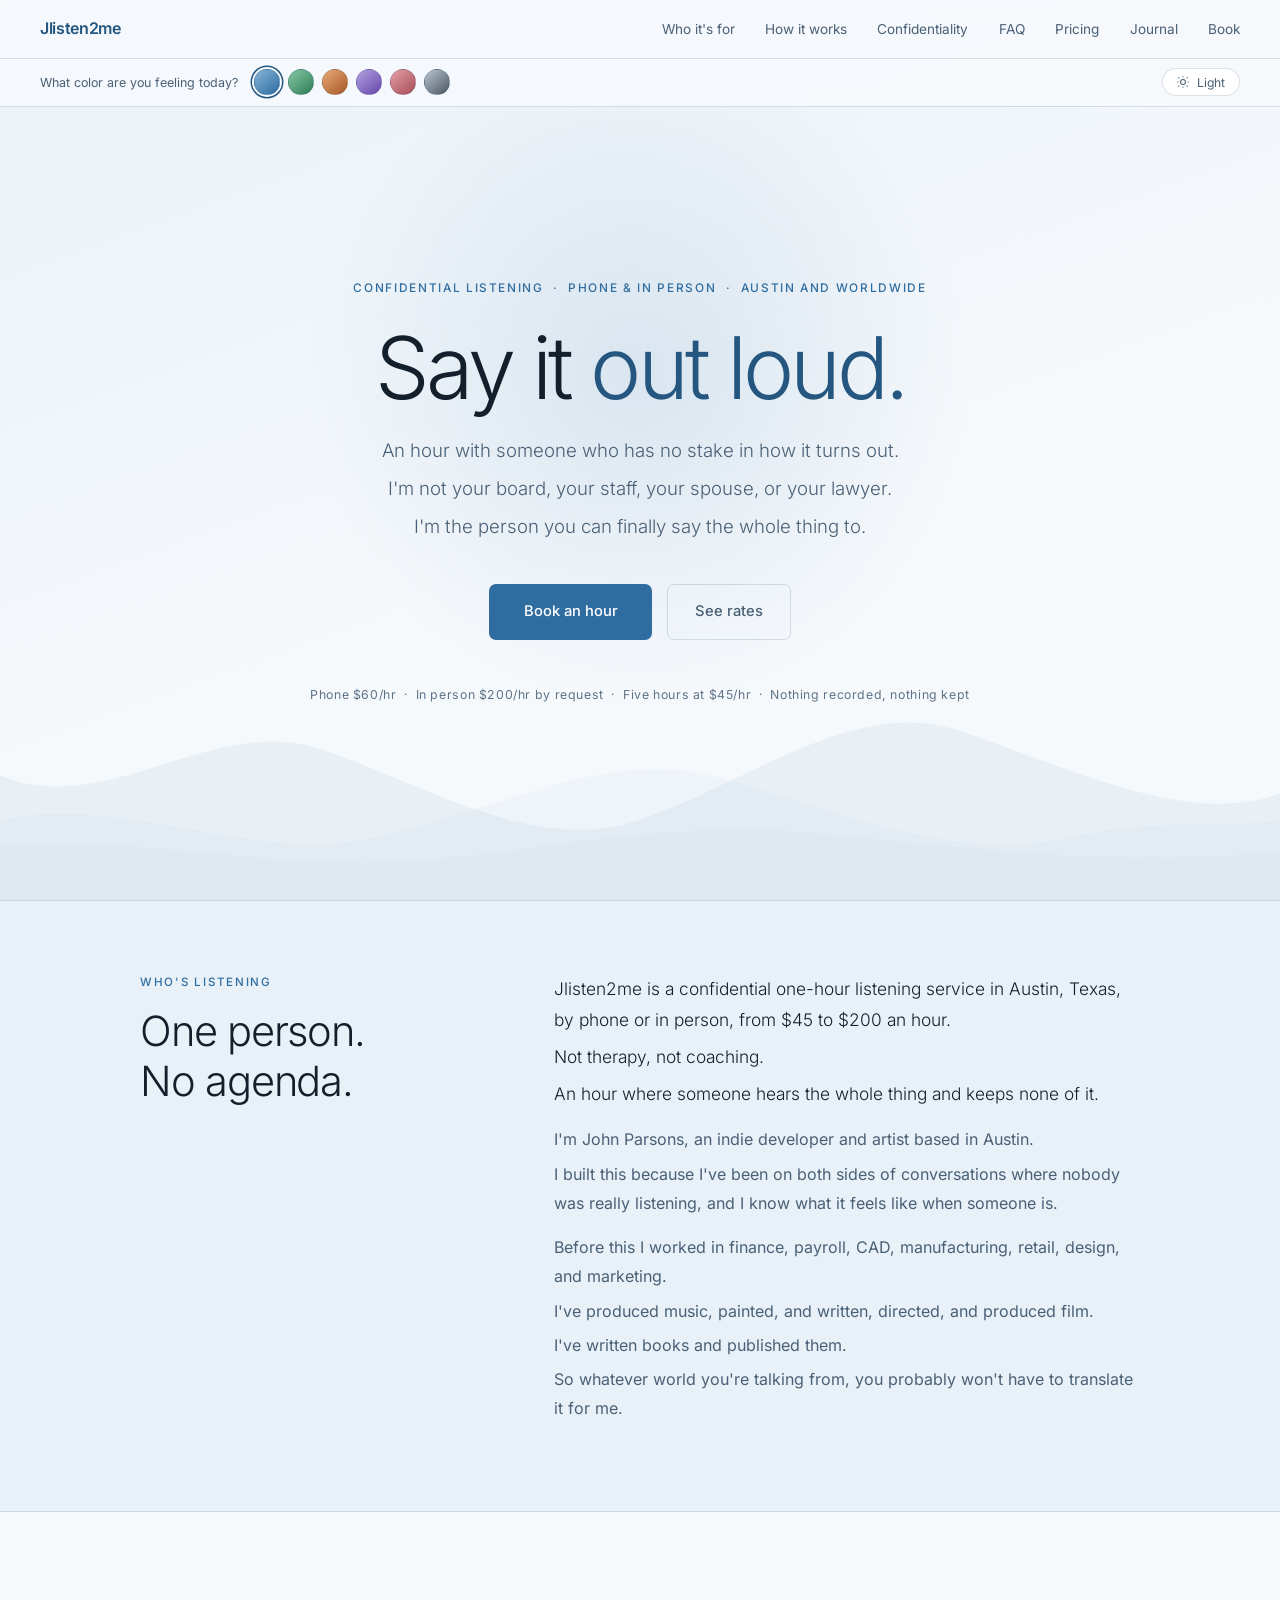
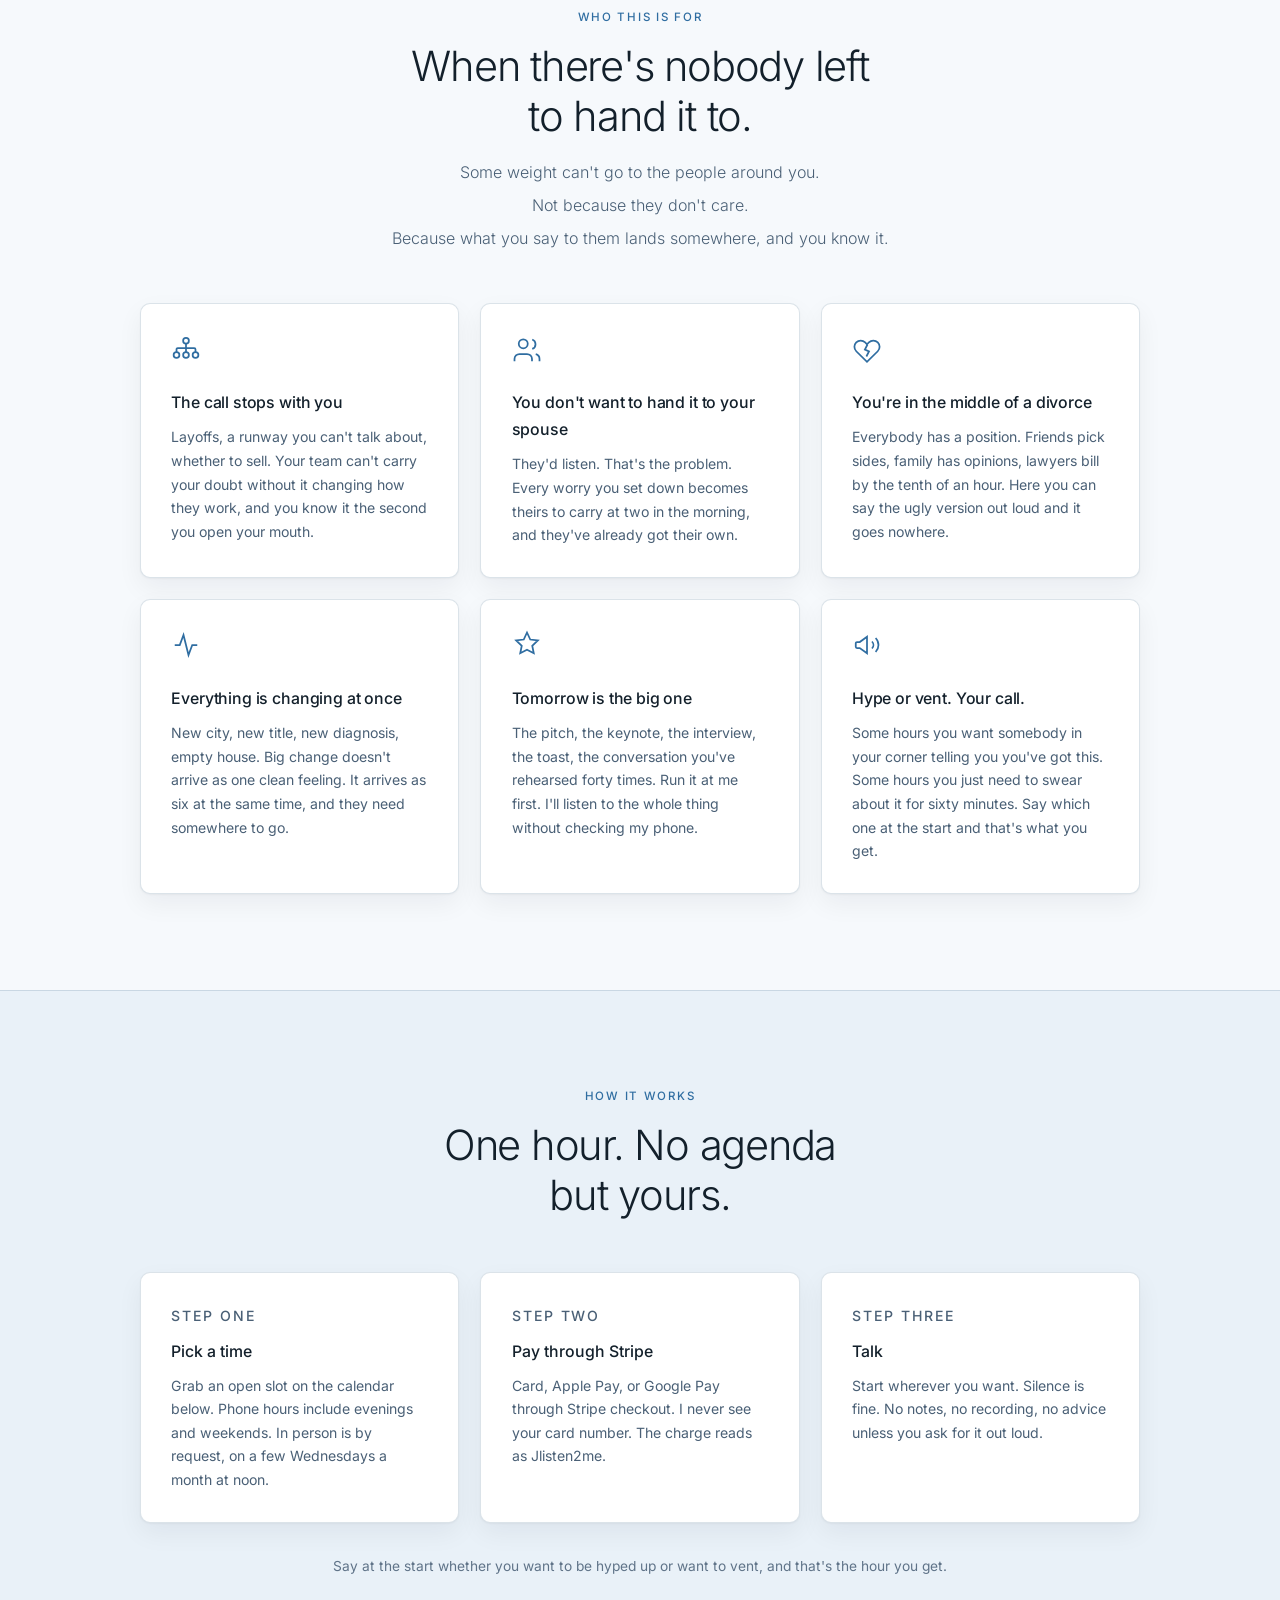
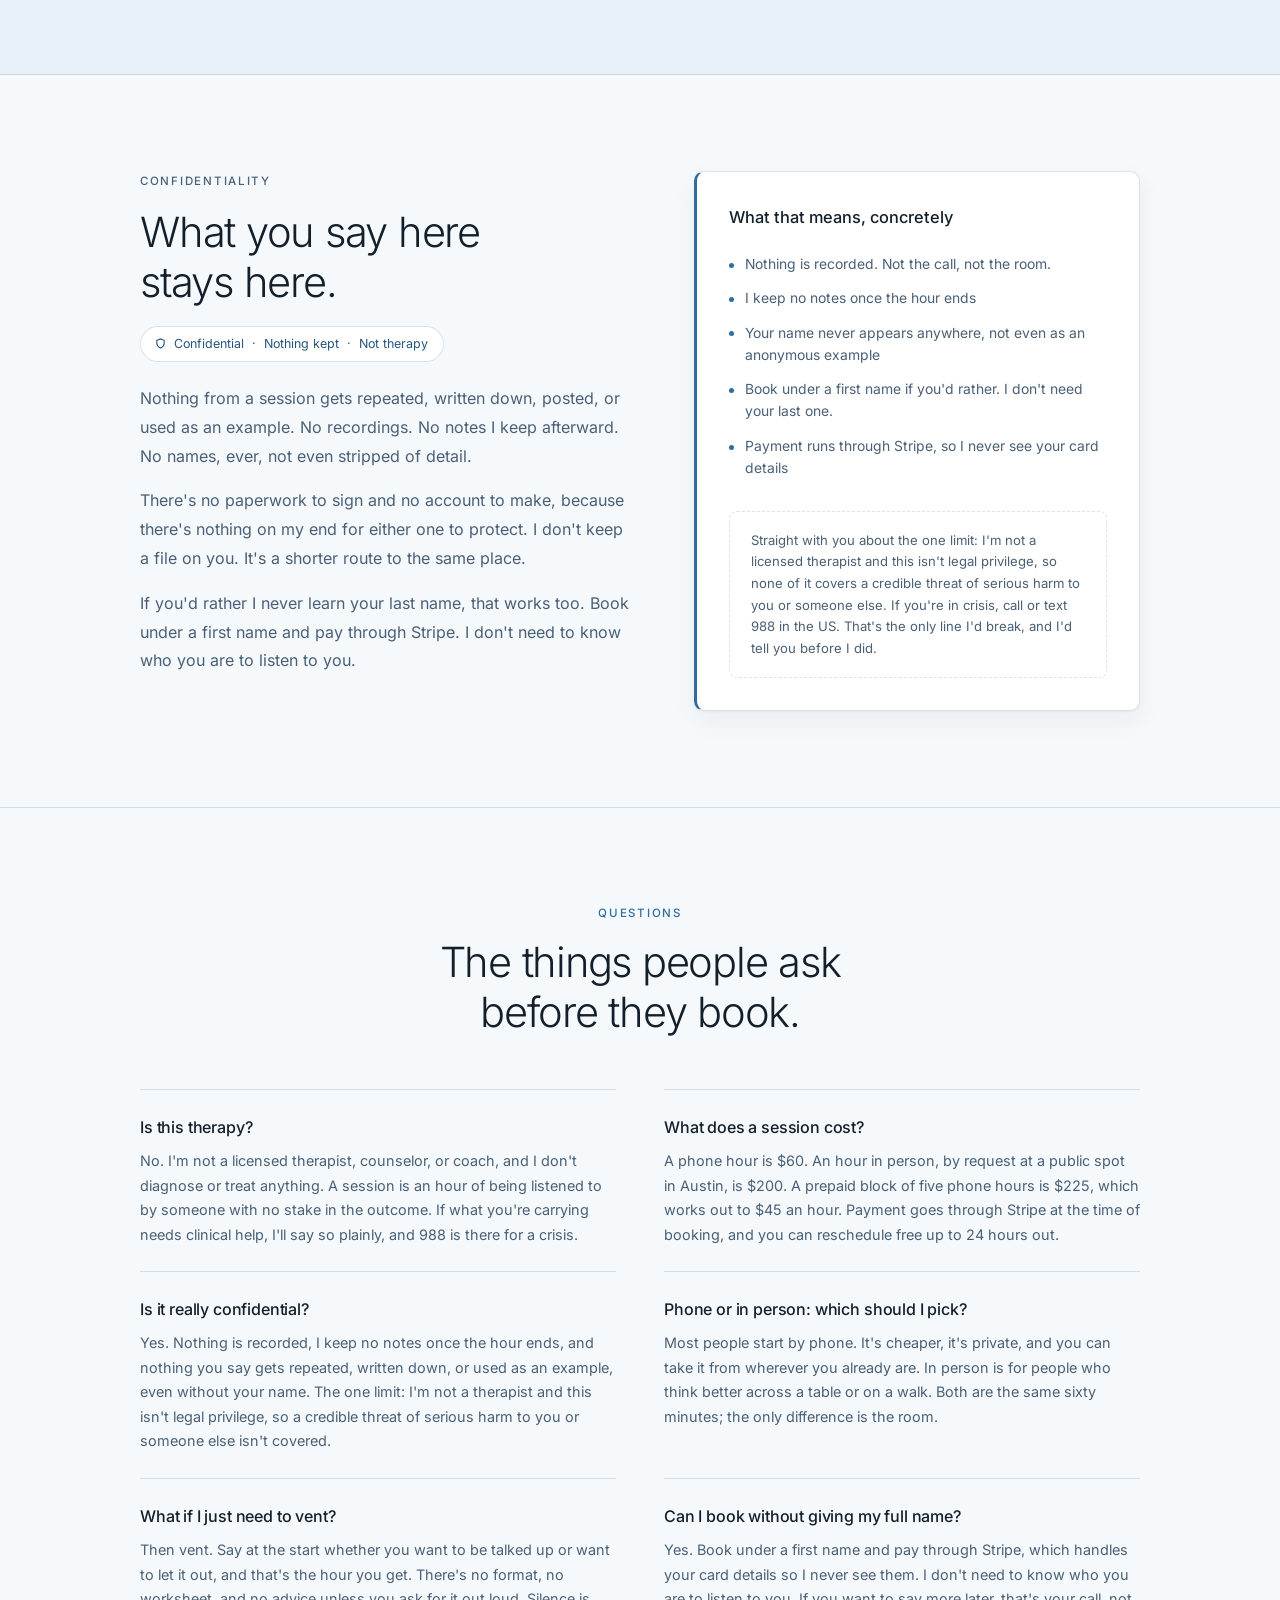
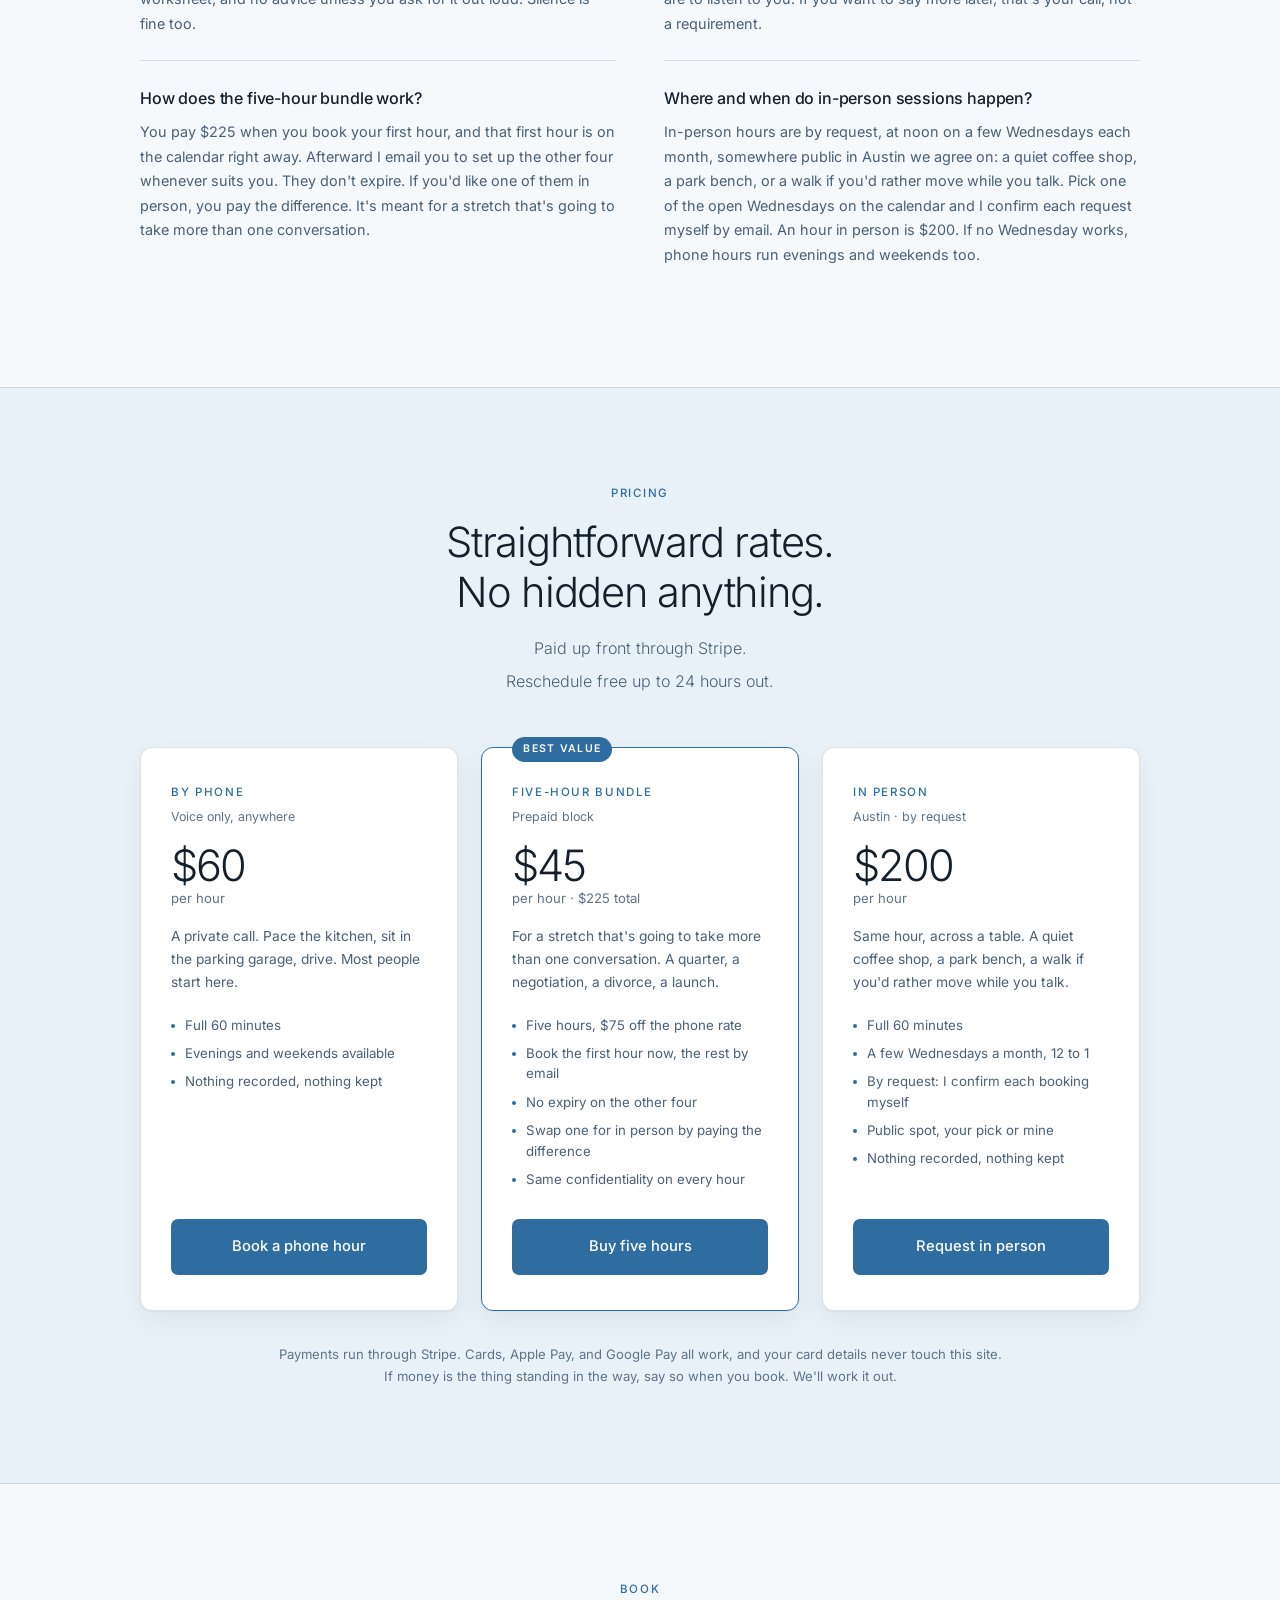
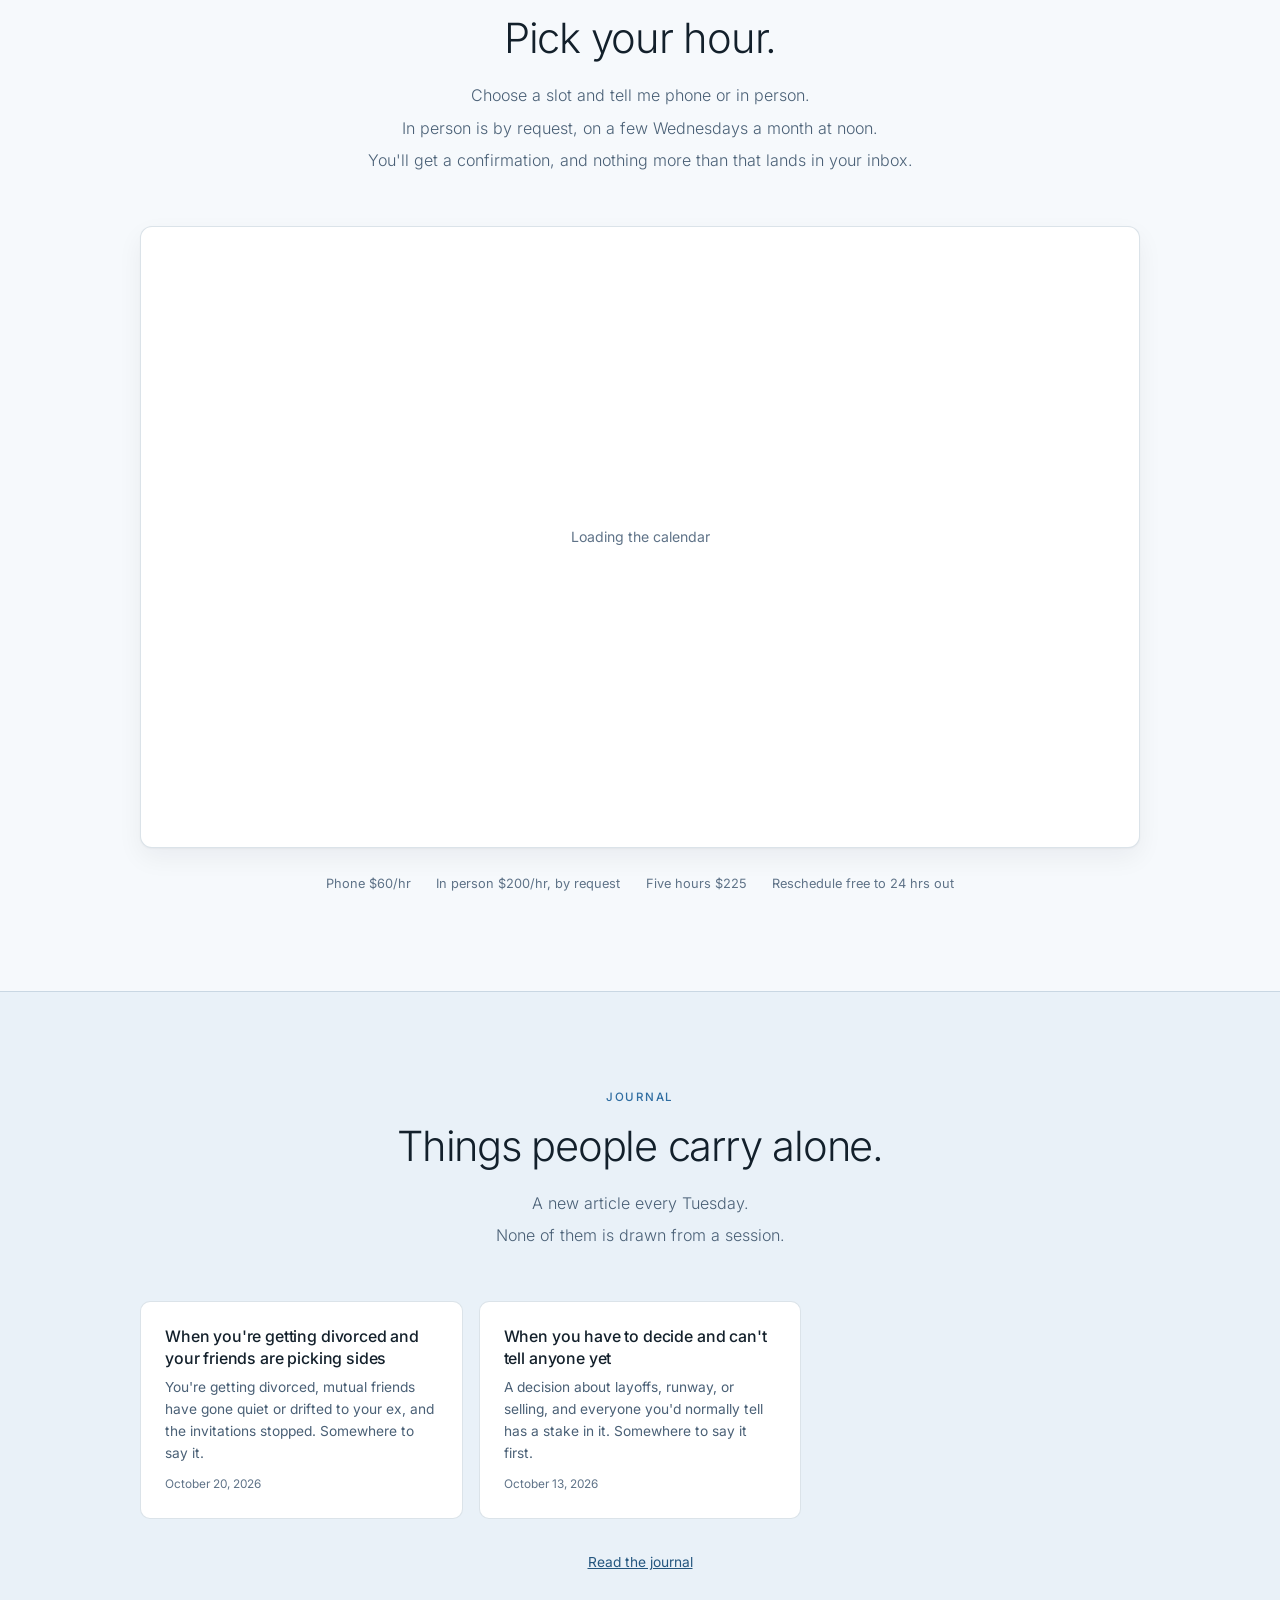
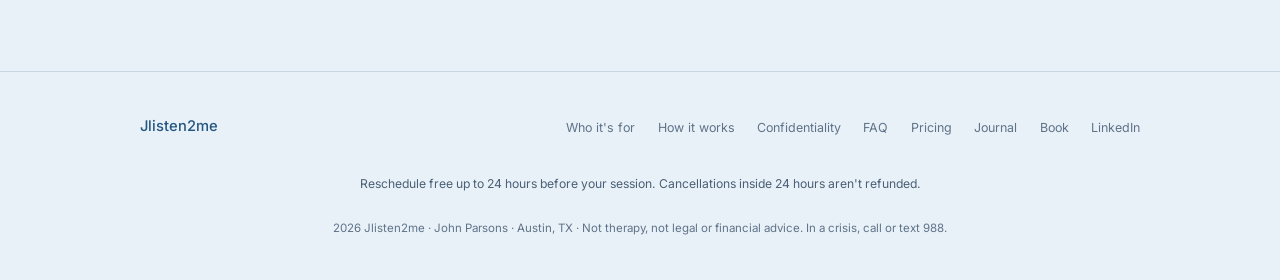
==== index.html @ d22bbc04 "Merge b8985d6f409e7bf23a7c5d8d553b3a6678066ec6 into 09a7b8d9245f787bb797d003b0a4703f58b9ce26" ====
<!DOCTYPE html>
<html lang="en" data-palette="tide" data-theme="dark">
<head>
  <meta charset="UTF-8" />
  <meta name="viewport" content="width=device-width, initial-scale=1.0" />
  <title>Jlisten2me - Confidential Listening Sessions, Phone or In Person</title>
  <meta name="description" content="Confidential one-hour listening sessions by phone or in person in Austin, TX. Nothing recorded, nothing kept. Phone $60/hr, in person by request $200/hr, five hours for $225." />
  <meta name="author" content="John Parsons" />
  <meta name="theme-color" content="#0f1923" id="themeColorMeta" />
  <meta property="og:title" content="Jlisten2me - Confidential Listening Sessions" />
  <meta property="og:description" content="An hour that belongs to you. No advice unless you ask, no stake in the outcome, nothing repeated to anyone." />
  <meta property="og:url" content="https://jlisten2me.com/" />
  <meta property="og:type" content="website" />
  <meta property="og:site_name" content="Jlisten2me" />
  <meta property="og:locale" content="en_US" />
  <link rel="alternate" type="application/rss+xml" title="Jlisten2me Journal" href="https://jlisten2me.com/journal/feed.xml" />
  <meta property="og:image" content="https://jlisten2me.com/og.png" />
  <meta property="og:image:width" content="1200" />
  <meta property="og:image:height" content="630" />
  <meta property="og:image:alt" content="Jlisten2me. Say it out loud. Confidential listening by phone or in person in Austin." />
  <meta name="twitter:card" content="summary_large_image" />
  <meta name="twitter:title" content="Jlisten2me - Confidential Listening" />
  <meta name="twitter:description" content="Phone $60/hr - In person by request $200/hr - Five hours at $45/hr. Confidential. Not therapy." />
  <meta name="twitter:image" content="https://jlisten2me.com/og.png" />
  <link rel="canonical" href="https://jlisten2me.com/" />
  <link rel="icon" href="data:image/svg+xml,%3Csvg xmlns='http://www.w3.org/2000/svg' viewBox='0 0 32 32'%3E%3Crect width='32' height='32' rx='7' fill='%235b8db8'/%3E%3Cpath d='M8 13v6M12 10v12M16 12.5v7M20 9v14M24 13v6' stroke='%23fff' stroke-width='2.4' stroke-linecap='round'/%3E%3C/svg%3E" />
  <!-- Inter is served from this repo (fonts/, SIL OFL). Preloading it removes the last render-blocking request. -->
  <link rel="preload" href="fonts/inter-latin-wght-normal.woff2" as="font" type="font/woff2" crossorigin />
  <style>
    *, *::before, *::after { box-sizing: border-box; margin: 0; padding: 0; }

    @font-face {
      font-family: 'Inter';
      font-style: normal;
      font-weight: 100 900;
      font-display: swap;
      src: url('fonts/inter-latin-wght-normal.woff2') format('woff2');
    }

    /* @shared-css-start: _tools/build_journal.py copies everything between these markers into journal/journal.css */
    /* ---- Palettes. Each one carries a dark and a light set. ---- */
    :root {
      --font: 'Inter', system-ui, -apple-system, sans-serif;
      --header-h: 116px;
      --radius: 10px;
    }

    [data-palette="tide"][data-theme="dark"] {
      --bg:#0f1923; --bg-2:#14202f; --surface:rgba(255,255,255,0.03);
      --accent:#5b8db8; --accent-soft:#85b4d6; --on-accent:#06121c;
      --text:#e4ecf5; --text-2:#8fa3bc; --text-3:#6e84a0; --border:rgba(133,180,214,0.16);
    }
    [data-palette="tide"][data-theme="light"] {
      --bg:#f6f9fc; --bg-2:#e9f1f8; --surface:#ffffff;
      --accent:#2f6da1; --accent-soft:#24567f; --on-accent:#ffffff;
      --text:#13202b; --text-2:#4a6076; --text-3:#5f7388; --border:rgba(35,80,120,0.16);
    }

    [data-palette="moss"][data-theme="dark"] {
      --bg:#0f1a16; --bg-2:#142320; --surface:rgba(255,255,255,0.03);
      --accent:#5aa17f; --accent-soft:#86c7a5; --on-accent:#05140d;
      --text:#e3f0e9; --text-2:#93ab9f; --text-3:#6c887b; --border:rgba(134,199,165,0.16);
    }
    [data-palette="moss"][data-theme="light"] {
      --bg:#f5faf7; --bg-2:#e8f3ed; --surface:#ffffff;
      --accent:#2f7d57; --accent-soft:#24623f; --on-accent:#ffffff;
      --text:#11201a; --text-2:#476156; --text-3:#5d766b; --border:rgba(30,90,60,0.16);
    }

    [data-palette="ember"][data-theme="dark"] {
      --bg:#1a1310; --bg-2:#241a15; --surface:rgba(255,255,255,0.035);
      --accent:#c9773f; --accent-soft:#e8a877; --on-accent:#1a0c04;
      --text:#f4e9e1; --text-2:#b49c8c; --text-3:#927b6c; --border:rgba(232,168,119,0.17);
    }
    [data-palette="ember"][data-theme="light"] {
      --bg:#fdf8f4; --bg-2:#f6ece2; --surface:#ffffff;
      --accent:#a85a26; --accent-soft:#8a4718; --on-accent:#ffffff;
      --text:#241610; --text-2:#6b5245; --text-3:#856d5d; --border:rgba(150,90,45,0.18);
    }

    [data-palette="plum"][data-theme="dark"] {
      --bg:#16121f; --bg-2:#1e1a2b; --surface:rgba(255,255,255,0.035);
      --accent:#8a72c4; --accent-soft:#b3a1e0; --on-accent:#0d0716;
      --text:#ece7f6; --text-2:#a79cbd; --text-3:#847a9c; --border:rgba(179,161,224,0.17);
    }
    [data-palette="plum"][data-theme="light"] {
      --bg:#faf8fd; --bg-2:#efebf8; --surface:#ffffff;
      --accent:#6547a8; --accent-soft:#513690; --on-accent:#ffffff;
      --text:#1c1528; --text-2:#574c6b; --text-3:#776c8b; --border:rgba(100,70,170,0.16);
    }

    [data-palette="clay"][data-theme="dark"] {
      --bg:#1c1315; --bg-2:#261a1d; --surface:rgba(255,255,255,0.035);
      --accent:#c06b74; --accent-soft:#e3a0a6; --on-accent:#1a0709;
      --text:#f6e8ea; --text-2:#b7969a; --text-3:#98787c; --border:rgba(227,160,166,0.17);
    }
    [data-palette="clay"][data-theme="light"] {
      --bg:#fdf7f8; --bg-2:#f7eaec; --surface:#ffffff;
      --accent:#a84b57; --accent-soft:#8c3742; --on-accent:#ffffff;
      --text:#271619; --text-2:#6d5054; --text-3:#87696e; --border:rgba(160,70,85,0.16);
    }

    [data-palette="ink"][data-theme="dark"] {
      --bg:#121416; --bg-2:#191c1f; --surface:rgba(255,255,255,0.035);
      --accent:#8d9aa6; --accent-soft:#b9c5d0; --on-accent:#0d1013;
      --text:#e9edf1; --text-2:#a0a9b2; --text-3:#778089; --border:rgba(185,197,208,0.16);
    }
    [data-palette="ink"][data-theme="light"] {
      --bg:#f7f8f9; --bg-2:#eceff1; --surface:#ffffff;
      --accent:#4a5560; --accent-soft:#333c45; --on-accent:#ffffff;
      --text:#14181c; --text-2:#515b65; --text-3:#68727c; --border:rgba(40,50,60,0.16);
    }

    html { scroll-behavior: smooth; }
    body {
      font-family: var(--font); background: var(--bg); color: var(--text);
      line-height: 1.7; font-size: 16px; -webkit-font-smoothing: antialiased;
      transition: background-color 0.35s ease, color 0.35s ease;
    }
    a { color: inherit; }

    /* ---- Header: nav row plus the palette bar ---- */
    header.site {
      position: fixed; top: 0; left: 0; right: 0; z-index: 100;
      background: color-mix(in srgb, var(--bg) 88%, transparent);
      backdrop-filter: blur(8px); border-bottom: 1px solid var(--border);
    }
    @supports not (background: color-mix(in srgb, red 50%, blue)) {
      header.site { background: var(--bg); }
    }
    .nav-row { padding: 0.95rem 2.5rem; display: flex; justify-content: space-between; align-items: center; gap: 1.5rem; }
    .nav-logo { font-size: 1rem; font-weight: 600; color: var(--accent-soft); letter-spacing: -0.02em; text-decoration: none; white-space: nowrap; }
    .nav-links { display: flex; gap: 1.9rem; list-style: none; }
    .nav-links a { color: var(--text-2); text-decoration: none; font-size: 0.85rem; transition: color 0.2s; }
    .nav-links a:hover { color: var(--text); }

    .palette-bar {
      border-top: 1px solid var(--border);
      padding: 0.6rem 2.5rem; display: flex; align-items: center; gap: 1rem;
      overflow-x: auto; scrollbar-width: none;
    }
    .palette-bar::-webkit-scrollbar { display: none; }
    .palette-q { font-size: 0.78rem; color: var(--text-2); white-space: nowrap; font-weight: 400; }
    .swatches { display: flex; gap: 0.5rem; align-items: center; }
    .swatch {
      width: 26px; height: 26px; border-radius: 50%; cursor: pointer; padding: 0;
      border: 1px solid var(--border); position: relative;
      transition: transform 0.18s ease, box-shadow 0.18s ease;
    }
    .swatch:hover { transform: scale(1.12); }
    .swatch[aria-pressed="true"] { box-shadow: 0 0 0 2px var(--bg), 0 0 0 3.5px var(--accent-soft); }
    .swatch:focus-visible { outline: 2px solid var(--accent-soft); outline-offset: 3px; }
    .sw-tide   { background: linear-gradient(140deg,#85b4d6,#2f6da1); }
    .sw-moss   { background: linear-gradient(140deg,#86c7a5,#2f7d57); }
    .sw-ember  { background: linear-gradient(140deg,#e8a877,#a85a26); }
    .sw-plum   { background: linear-gradient(140deg,#b3a1e0,#6547a8); }
    .sw-clay   { background: linear-gradient(140deg,#e3a0a6,#a84b57); }
    .sw-ink    { background: linear-gradient(140deg,#b9c5d0,#4a5560); }

    .mode-toggle {
      margin-left: auto; display: inline-flex; align-items: center; gap: 0.45rem;
      padding: 0.35rem 0.85rem; border-radius: 999px; cursor: pointer;
      background: var(--surface); border: 1px solid var(--border); color: var(--text-2);
      font-family: var(--font); font-size: 0.76rem; white-space: nowrap; transition: color 0.2s, border-color 0.2s;
    }
    .mode-toggle:hover { color: var(--text); border-color: var(--accent); }
    .mode-toggle svg { width: 14px; height: 14px; }
    [data-theme="dark"] .icon-sun, [data-theme="light"] .icon-moon { display: none; }

    /* ---- Shared ---- */
    section { padding: 6rem 2rem; scroll-margin-top: calc(var(--header-h) + 8px); }
    .container { max-width: 1000px; margin: 0 auto; }
    .section-label { font-size: 0.72rem; letter-spacing: 0.15em; text-transform: uppercase; color: var(--accent); font-weight: 500; margin-bottom: 0.9rem; }
    h2 { font-size: clamp(1.8rem, 4vw, 2.6rem); font-weight: 300; letter-spacing: -0.03em; line-height: 1.2; margin-bottom: 1.1rem; }
    .section-header { text-align: center; margin-bottom: 3.2rem; }
    .section-header p.lede { color: var(--text-2); max-width: 580px; margin: 0 auto; font-weight: 300; }

    .btn { display: inline-block; border-radius: 7px; font-family: var(--font); font-weight: 500; font-size: 0.92rem; text-decoration: none; transition: all 0.2s; cursor: pointer; border: 1px solid transparent; text-align: center; }
    .btn-primary { padding: 0.9rem 2.1rem; background: var(--accent); color: var(--on-accent); }
    .btn-primary:hover { background: var(--accent-soft); transform: translateY(-1px); }
    .btn-ghost { padding: 0.9rem 1.7rem; background: transparent; color: var(--text-2); border-color: var(--border); }
    .btn-ghost:hover { color: var(--text); border-color: var(--accent); }
    /* @shared-css-end */

    /* ---- Hero ---- */
    #hero {
      min-height: 100vh; display: flex; align-items: center; justify-content: center;
      position: relative; overflow: hidden; padding: calc(var(--header-h) + 3rem) 2rem 5rem;
      background: linear-gradient(160deg, var(--bg-2) 0%, var(--bg) 60%);
    }
    .hero-orb { position: absolute; width: 760px; height: 760px; border-radius: 50%; background: radial-gradient(circle, var(--accent) 0%, transparent 62%); opacity: 0.13; top: 42%; left: 50%; transform: translate(-50%,-50%); pointer-events: none; }
    .hero-wave { position: absolute; bottom: 0; left: 0; right: 0; opacity: 0.3; pointer-events: none; color: var(--accent); }
    .hero-content { max-width: 790px; text-align: center; position: relative; z-index: 2; }
    .eyebrow { font-size: 0.74rem; letter-spacing: 0.14em; text-transform: uppercase; color: var(--accent); font-weight: 500; margin-bottom: 1.5rem; }
    h1 { font-size: clamp(2.9rem, 8.4vw, 5.4rem); font-weight: 300; letter-spacing: -0.045em; line-height: 1.04; margin-bottom: 1.4rem; }
    h1 em { font-style: normal; color: var(--accent-soft); }
    .line { display: block; }
    .line + .line { margin-top: 0.35em; }
    .hero-sub { font-size: clamp(1rem, 2.6vw, 1.16rem); color: var(--text-2); max-width: 560px; margin: 0 auto 2.6rem; font-weight: 300; line-height: 1.7; }
    .hero-ctas { display: flex; gap: 0.9rem; justify-content: center; flex-wrap: wrap; }
    .hero-meta { margin-top: 2.8rem; font-size: 0.77rem; color: var(--text-3); letter-spacing: 0.05em; }

    /* ---- About ---- */
    #about { background: var(--bg-2); border-top: 1px solid var(--border); border-bottom: 1px solid var(--border); padding-top: 4.5rem; padding-bottom: 4.5rem; }
    .about-grid { display: grid; grid-template-columns: 1fr 1.6fr; gap: 3rem; align-items: start; }
    .about-text p { color: var(--text-2); line-height: 1.8; margin-bottom: 1rem; }
    .about-text .about-def { color: var(--text); font-size: 1.08rem; font-weight: 300; }

    /* ---- Who it's for ---- */
    #who { background: var(--bg); }
    .who-grid { display: grid; grid-template-columns: repeat(3, 1fr); gap: 1.3rem; }
    .card { padding: 1.9rem; background: var(--surface); border: 1px solid var(--border); border-radius: var(--radius); transition: border-color 0.3s, transform 0.2s; }
    .card:hover { border-color: var(--accent); transform: translateY(-2px); }
    .card-icon { width: 30px; height: 30px; margin-bottom: 1.1rem; color: var(--accent); }
    .card h3 { font-size: 0.99rem; font-weight: 500; margin-bottom: 0.5rem; letter-spacing: -0.01em; }
    .card p { font-size: 0.88rem; color: var(--text-2); line-height: 1.68; }

    /* ---- How ---- */
    #how { background: var(--bg-2); border-top: 1px solid var(--border); border-bottom: 1px solid var(--border); }
    .steps { display: grid; grid-template-columns: repeat(3, 1fr); gap: 1.3rem; }
    .step { padding: 1.9rem; background: var(--surface); border: 1px solid var(--border); border-radius: var(--radius); }
    .step-n { font-size: 0.72rem; letter-spacing: 0.14em; text-transform: uppercase; color: var(--accent); font-weight: 500; margin-bottom: 0.7rem; }
    .step h3 { font-size: 0.99rem; font-weight: 500; margin-bottom: 0.5rem; }
    .step p { font-size: 0.88rem; color: var(--text-2); line-height: 1.68; }
    .how-note { margin-top: 2rem; text-align: center; font-size: 0.86rem; color: var(--text-3); }

    /* ---- Confidentiality ---- */
    #trust { background: var(--bg); }
    .trust-grid { display: grid; grid-template-columns: 1.1fr 1fr; gap: 4rem; align-items: start; }
    .trust-text p { color: var(--text-2); margin-bottom: 1rem; line-height: 1.8; }
    .badge { display: inline-flex; align-items: center; gap: 0.5rem; padding: 0.4rem 0.9rem; background: var(--surface); border: 1px solid var(--border); border-radius: 20px; font-size: 0.78rem; color: var(--accent-soft); margin-bottom: 1.4rem; }
    .policy-card { padding: 2rem; background: var(--surface); border: 1px solid var(--border); border-left: 3px solid var(--accent); border-radius: var(--radius); }
    .policy-card h3 { font-size: 1.02rem; font-weight: 500; margin-bottom: 0.9rem; }
    .policy-card ul { list-style: none; }
    .policy-card li { font-size: 0.87rem; color: var(--text-2); padding: 0.38rem 0; display: flex; gap: 0.65rem; align-items: flex-start; line-height: 1.6; }
    .policy-card li::before { content: ""; width: 5px; height: 5px; border-radius: 50%; background: var(--accent); flex-shrink: 0; margin-top: 0.62rem; }
    .limits { margin-top: 1.6rem; padding: 1.1rem 1.3rem; border: 1px dashed var(--border); border-radius: 8px; font-size: 0.82rem; color: var(--text-2); line-height: 1.65; }

    /* ---- FAQ ---- */
    #faq { background: var(--bg); border-top: 1px solid var(--border); }
    .faq-grid { display: grid; grid-template-columns: 1fr 1fr; gap: 0 3rem; }
    .faq-item { padding: 1.5rem 0; border-top: 1px solid var(--border); }
    .faq-item h3 { font-size: 1rem; font-weight: 500; margin-bottom: 0.5rem; letter-spacing: -0.01em; }
    .faq-item p { font-size: 0.9rem; color: var(--text-2); line-height: 1.7; }

    /* ---- Pricing ---- */
    #pricing { background: var(--bg-2); border-top: 1px solid var(--border); border-bottom: 1px solid var(--border); }
    .pricing-grid { display: grid; grid-template-columns: repeat(3, 1fr); gap: 1.4rem; align-items: stretch; }
    .pricing-card { padding: 2.2rem 1.9rem; background: var(--surface); border: 1px solid var(--border); border-radius: 12px; display: flex; flex-direction: column; position: relative; }
    .pricing-card.featured { border-color: var(--accent); }
    .tag { position: absolute; top: -11px; left: 1.9rem; font-size: 0.66rem; letter-spacing: 0.12em; text-transform: uppercase; background: var(--accent); color: var(--on-accent); padding: 0.22rem 0.7rem; border-radius: 999px; font-weight: 600; }
    .plan-name { font-size: 0.72rem; letter-spacing: 0.14em; text-transform: uppercase; color: var(--accent); font-weight: 500; margin-bottom: 0.25rem; }
    .plan-sub { font-size: 0.78rem; color: var(--text-3); margin-bottom: 1rem; }
    .price { font-size: 2.7rem; font-weight: 300; letter-spacing: -0.05em; line-height: 1; }
    .price-unit { font-size: 0.82rem; color: var(--text-3); margin-bottom: 1rem; }
    .plan-desc { font-size: 0.86rem; color: var(--text-2); line-height: 1.65; margin-bottom: 1.1rem; }
    .pricing-card ul { list-style: none; margin-bottom: 1.6rem; }
    .pricing-card ul li { font-size: 0.83rem; color: var(--text-2); padding: 0.24rem 0; display: flex; gap: 0.6rem; align-items: flex-start; line-height: 1.55; }
    .pricing-card ul li::before { content: ""; width: 4px; height: 4px; border-radius: 50%; background: var(--accent); flex-shrink: 0; margin-top: 0.58rem; }
    .pricing-card .btn { margin-top: auto; width: 100%; }
    .pay-note { text-align: center; font-size: 0.82rem; color: var(--text-3); margin-top: 2rem; line-height: 1.7; }

    /* ---- Booking ---- */
    #book { background: var(--bg); }
    .cal-shell { border: 1px solid var(--border); border-radius: 12px; background: var(--surface); overflow: hidden; min-height: 620px; }
    #cal-inline { width: 100%; min-height: 620px; }
    .cal-shell.is-loading #cal-inline:empty { display: flex; align-items: center; justify-content: center; }
    .cal-shell.is-loading #cal-inline:empty::before { content: "Loading the calendar"; font-size: 0.88rem; color: var(--text-3); }
    .cal-fallback { display: none; padding: 3rem 2rem; text-align: center; }
    .cal-fallback h3 { font-weight: 400; font-size: 1.1rem; margin-bottom: 0.6rem; }
    .cal-fallback p { color: var(--text-2); font-size: 0.9rem; max-width: 420px; margin: 0 auto 1.4rem; }
    .book-meta { display: flex; justify-content: center; gap: 1.6rem; flex-wrap: wrap; margin-top: 1.6rem; font-size: 0.8rem; color: var(--text-3); }

    /* ---- Journal teaser (filled in by _tools/build_journal.py) ---- */
    #journal { background: var(--bg-2); border-top: 1px solid var(--border); }
    .j-list { list-style: none; display: grid; gap: 1rem; }
    .home-j { grid-template-columns: repeat(3, 1fr); }
    .j-item a { display: block; height: 100%; padding: 1.5rem; background: var(--surface); border: 1px solid var(--border); border-radius: var(--radius); text-decoration: none; transition: border-color 0.25s, transform 0.2s; }
    .j-item a:hover { border-color: var(--accent); transform: translateY(-2px); }
    .j-item h3 { font-size: 0.99rem; font-weight: 500; letter-spacing: -0.01em; margin-bottom: 0.4rem; line-height: 1.4; }
    .j-item p { font-size: 0.86rem; color: var(--text-2); line-height: 1.6; }
    .j-item time { display: block; font-size: 0.74rem; color: var(--text-3); margin-top: 0.6rem; }
    .how-note a { color: var(--accent-soft); }

    /* @shared-css-start */
    /* ---- Footer ---- */
    footer { padding: 2.6rem 2rem; background: var(--bg-2); border-top: 1px solid var(--border); }
    .footer-inner { max-width: 1000px; margin: 0 auto; display: flex; justify-content: space-between; align-items: center; flex-wrap: wrap; gap: 1rem; }
    .footer-brand { font-size: 0.92rem; color: var(--accent-soft); font-weight: 500; }
    .footer-links { display: flex; gap: 1.4rem; list-style: none; flex-wrap: wrap; justify-content: center; }
    .footer-links a { font-size: 0.78rem; color: var(--text-3); text-decoration: none; transition: color 0.2s; }
    .footer-links a:hover { color: var(--text); }
    .footer-policy { width: 100%; text-align: center; font-size: 0.76rem; color: var(--text-2); margin-top: 1.1rem; }
    .footer-copy { width: 100%; text-align: center; font-size: 0.72rem; color: var(--text-3); margin-top: 0.5rem; }
    /* @shared-css-end */

    /* Light mode needs a lift: white cards on a near-white page read flat otherwise. */
    [data-theme="light"] .card,
    [data-theme="light"] .step,
    [data-theme="light"] .pricing-card,
    [data-theme="light"] .policy-card,
    [data-theme="light"] .cal-shell { box-shadow: 0 1px 2px rgba(15,23,35,0.04), 0 10px 26px rgba(15,23,35,0.055); }

    .fade-up { opacity: 0; transform: translateY(20px); transition: opacity 0.6s ease, transform 0.6s ease; }
    .fade-up.visible { opacity: 1; transform: none; }
    @media (prefers-reduced-motion: reduce) {
      html { scroll-behavior: auto; }
      .fade-up { opacity: 1; transform: none; transition: none; }
      * { animation-duration: 0.01ms !important; transition-duration: 0.01ms !important; }
    }
    /* @shared-css-start */
    .sr-only { position: absolute; width: 1px; height: 1px; padding: 0; overflow: hidden; clip: rect(0,0,0,0); white-space: nowrap; border: 0; }
    ::-webkit-scrollbar { width: 6px; }
    ::-webkit-scrollbar-track { background: var(--bg); }
    ::-webkit-scrollbar-thumb { background: var(--text-3); border-radius: 3px; }
    /* @shared-css-end */

    @media (max-width: 960px) {
      .who-grid { grid-template-columns: repeat(2, 1fr); }
      .home-j { grid-template-columns: 1fr; }
      .about-grid { grid-template-columns: 1fr; gap: 1.2rem; }
      .faq-grid { grid-template-columns: 1fr; }
      .pricing-grid { grid-template-columns: 1fr; max-width: 420px; margin: 0 auto; }
      .trust-grid { grid-template-columns: 1fr; gap: 2.5rem; }
    }
    @media (max-width: 800px) {
      :root { --header-h: 130px; }
      .nav-row { padding: 0.85rem 1.25rem; }
      .nav-links { display: none; }
      /* Two rows so the light/dark toggle stays reachable without sideways scrolling. */
      .palette-bar { padding: 0.5rem 1.25rem 0.6rem; gap: 0.6rem; row-gap: 0.55rem; flex-wrap: wrap; overflow-x: visible; }
      .palette-q { font-size: 0.75rem; width: 100%; white-space: normal; }
      section { padding: 4.5rem 1.25rem; }
      .who-grid, .steps { grid-template-columns: 1fr; }
      .eyebrow { font-size: 0.66rem; letter-spacing: 0.1em; }
      .hero-ctas { flex-direction: column; align-items: stretch; }
      .hero-ctas .btn { width: 100%; }
      .swatch { width: 24px; height: 24px; }
    }
  </style>
</head>
<body>

<header class="site">
  <div class="nav-row">
    <a href="#hero" class="nav-logo">Jlisten2me</a>
    <ul class="nav-links">
      <li><a href="#who">Who it's for</a></li>
      <li><a href="#how">How it works</a></li>
      <li><a href="#trust">Confidentiality</a></li>
      <li><a href="#faq">FAQ</a></li>
      <li><a href="#pricing">Pricing</a></li>
      <li><a href="/journal/">Journal</a></li>
      <li><a href="#book">Book</a></li>
    </ul>
  </div>
  <div class="palette-bar">
    <span class="palette-q" id="paletteQ">What color are you feeling today?</span>
    <div class="swatches" role="group" aria-labelledby="paletteQ">
      <button class="swatch sw-tide"  data-palette="tide"  aria-pressed="true"  title="Tide"><span class="sr-only">Tide</span></button>
      <button class="swatch sw-moss"  data-palette="moss"  aria-pressed="false" title="Moss"><span class="sr-only">Moss</span></button>
      <button class="swatch sw-ember" data-palette="ember" aria-pressed="false" title="Ember"><span class="sr-only">Ember</span></button>
      <button class="swatch sw-plum"  data-palette="plum"  aria-pressed="false" title="Plum"><span class="sr-only">Plum</span></button>
      <button class="swatch sw-clay"  data-palette="clay"  aria-pressed="false" title="Clay"><span class="sr-only">Clay</span></button>
      <button class="swatch sw-ink"   data-palette="ink"   aria-pressed="false" title="Ink"><span class="sr-only">Ink</span></button>
    </div>
    <button class="mode-toggle" id="modeToggle" aria-pressed="true">
      <svg class="icon-moon" viewBox="0 0 24 24" fill="none" stroke="currentColor" stroke-width="1.8" aria-hidden="true"><path d="M21 12.8A9 9 0 1 1 11.2 3a7 7 0 0 0 9.8 9.8z"/></svg>
      <svg class="icon-sun" viewBox="0 0 24 24" fill="none" stroke="currentColor" stroke-width="1.8" aria-hidden="true"><circle cx="12" cy="12" r="4.2"/><path d="M12 2v2M12 20v2M4.2 4.2l1.4 1.4M18.4 18.4l1.4 1.4M2 12h2M20 12h2M4.2 19.8l1.4-1.4M18.4 5.6l1.4-1.4"/></svg>
      <span id="modeLabel">Dark</span>
    </button>
  </div>
</header>

<section id="hero">
  <div class="hero-orb"></div>
  <svg class="hero-wave" viewBox="0 0 1440 280" xmlns="http://www.w3.org/2000/svg" preserveAspectRatio="none" aria-hidden="true">
    <path d="M0,140 C120,190 240,70 360,110 C480,150 600,230 720,190 C840,150 960,50 1080,90 C1200,130 1340,200 1440,160 L1440,280 L0,280Z" fill="currentColor" opacity="0.22"/>
    <path d="M0,190 C140,160 280,240 420,210 C560,180 680,110 800,140 C920,170 1060,240 1200,210 C1320,185 1400,200 1440,190 L1440,280 L0,280Z" fill="currentColor" opacity="0.12"/>
    <path d="M0,220 C160,205 320,250 480,235 C640,220 760,190 920,205 C1080,220 1260,245 1440,225 L1440,280 L0,280Z" fill="currentColor" opacity="0.07"/>
  </svg>
  <div class="hero-content">
    <p class="eyebrow">Confidential listening &nbsp;·&nbsp; Phone &amp; in person &nbsp;·&nbsp; Austin and worldwide</p>
    <h1>Say it <em>out loud.</em></h1>
    <p class="hero-sub"><span class="line">An hour with someone who has no stake in how it turns out.</span><span class="line">I'm not your board, your staff, your spouse, or your lawyer.</span><span class="line">I'm the person you can finally say the whole thing to.</span></p>
    <div class="hero-ctas">
      <a href="#book" class="btn btn-primary">Book an hour</a>
      <a href="#pricing" class="btn btn-ghost">See rates</a>
    </div>
    <p class="hero-meta">Phone $60/hr &nbsp;·&nbsp; In person $200/hr by request &nbsp;·&nbsp; Five hours at $45/hr &nbsp;·&nbsp; Nothing recorded, nothing kept</p>
  </div>
</section>

<section id="about">
  <div class="container">
    <div class="about-grid fade-up">
      <div>
        <p class="section-label">Who's listening</p>
        <h2>One person.<br>No agenda.</h2>
      </div>
      <div class="about-text">
        <p class="about-def"><span class="line">Jlisten2me is a confidential one-hour listening service in Austin, Texas, by phone or in person, from $45 to $200 an hour.</span><span class="line">Not therapy, not coaching.</span><span class="line">An hour where someone hears the whole thing and keeps none of it.</span></p>
        <!-- Bio: this is the line from the original page. Rewrite it in your own words whenever you like. -->
        <p><span class="line">I'm John Parsons, an indie developer and artist based in Austin.</span><span class="line">I built this because I've been on both sides of conversations where nobody was really listening, and I know what it feels like when someone is.</span></p>
        <p><span class="line">Before this I worked in finance, payroll, CAD, manufacturing, retail, design, and marketing.</span><span class="line">I've produced music, painted, and written, directed, and produced film.</span><span class="line">I've written books and published them.</span><span class="line">So whatever world you're talking from, you probably won't have to translate it for me.</span></p>
      </div>
    </div>
  </div>
</section>

<section id="who">
  <div class="container">
    <div class="section-header fade-up">
      <p class="section-label">Who this is for</p>
      <h2>When there's nobody left<br>to hand it to.</h2>
      <p class="lede"><span class="line">Some weight can't go to the people around you.</span><span class="line">Not because they don't care.</span><span class="line">Because what you say to them lands somewhere, and you know it.</span></p>
    </div>
    <div class="who-grid">
      <div class="card fade-up">
        <svg class="card-icon" viewBox="0 0 24 24" fill="none" stroke="currentColor" stroke-width="1.4" aria-hidden="true"><circle cx="12" cy="4.6" r="2.3"/><path d="M12 6.9v3.6"/><path d="M12 10.5H5.4a1 1 0 0 0-1 1v2.1"/><path d="M12 10.5h6.6a1 1 0 0 1 1 1v2.1"/><path d="M12 10.5v3.2"/><circle cx="4.4" cy="16" r="2.3"/><circle cx="12" cy="16" r="2.3"/><circle cx="19.6" cy="16" r="2.3"/></svg>
        <h3>The call stops with you</h3>
        <p>Layoffs, a runway you can't talk about, whether to sell. Your team can't carry your doubt without it changing how they work, and you know it the second you open your mouth.</p>
      </div>
      <div class="card fade-up">
        <svg class="card-icon" viewBox="0 0 24 24" fill="none" stroke="currentColor" stroke-width="1.4" aria-hidden="true"><path d="M16 21v-1.8a4 4 0 0 0-4-4H6a4 4 0 0 0-4 4V21"/><circle cx="9" cy="7" r="3.6"/><path d="M22 21v-1.8a4 4 0 0 0-3-3.86"/><path d="M16.2 3.6a4 4 0 0 1 0 7.5"/></svg>
        <h3>You don't want to hand it to your spouse</h3>
        <p>They'd listen. That's the problem. Every worry you set down becomes theirs to carry at two in the morning, and they've already got their own.</p>
      </div>
      <div class="card fade-up">
        <svg class="card-icon" viewBox="0 0 24 24" fill="none" stroke="currentColor" stroke-width="1.4" aria-hidden="true"><path d="M20.6 5.9a5 5 0 0 0-7.1 0L12 7.4l-1.5-1.5a5 5 0 0 0-7.1 7.1L12 21.5l8.6-8.5a5 5 0 0 0 0-7.1z"/><path d="M12.4 7.6l-2.1 4 3.3 1.6-2.1 4"/></svg>
        <h3>You're in the middle of a divorce</h3>
        <p>Everybody has a position. Friends pick sides, family has opinions, lawyers bill by the tenth of an hour. Here you can say the ugly version out loud and it goes nowhere.</p>
      </div>
      <div class="card fade-up">
        <svg class="card-icon" viewBox="0 0 24 24" fill="none" stroke="currentColor" stroke-width="1.4" aria-hidden="true"><path d="M3 12h4l3-8 4 16 3-8h4"/></svg>
        <h3>Everything is changing at once</h3>
        <p>New city, new title, new diagnosis, empty house. Big change doesn't arrive as one clean feeling. It arrives as six at the same time, and they need somewhere to go.</p>
      </div>
      <div class="card fade-up">
        <svg class="card-icon" viewBox="0 0 24 24" fill="none" stroke="currentColor" stroke-width="1.4" aria-hidden="true"><path d="M12 2l2.6 5.6 6.1.8-4.5 4.2 1.2 6L12 15.8 6.6 18.6l1.2-6L3.3 8.4l6.1-.8z"/></svg>
        <h3>Tomorrow is the big one</h3>
        <p>The pitch, the keynote, the interview, the toast, the conversation you've rehearsed forty times. Run it at me first. I'll listen to the whole thing without checking my phone.</p>
      </div>
      <div class="card fade-up">
        <svg class="card-icon" viewBox="0 0 24 24" fill="none" stroke="currentColor" stroke-width="1.4" aria-hidden="true"><path d="M3 10.6v2.8a1 1 0 0 0 1 1h2.2L12 18.6V5.4L6.2 9.6H4a1 1 0 0 0-1 1z"/><path d="M16 9.2a4 4 0 0 1 0 5.6"/><path d="M18.9 6.4a8 8 0 0 1 0 11.2"/></svg>
        <h3>Hype or vent. Your call.</h3>
        <p>Some hours you want somebody in your corner telling you you've got this. Some hours you just need to swear about it for sixty minutes. Say which one at the start and that's what you get.</p>
      </div>
    </div>
  </div>
</section>

<section id="how">
  <div class="container">
    <div class="section-header fade-up">
      <p class="section-label">How it works</p>
      <h2>One hour. No agenda<br>but yours.</h2>
    </div>
    <div class="steps">
      <div class="step fade-up">
        <p class="step-n">Step one</p>
        <h3>Pick a time</h3>
        <p>Grab an open slot on the calendar below. Phone hours include evenings and weekends. In person is by request, on a few Wednesdays a month at noon.</p>
      </div>
      <div class="step fade-up">
        <p class="step-n">Step two</p>
        <h3>Pay through Stripe</h3>
        <p>Card, Apple Pay, or Google Pay through Stripe checkout. I never see your card number. The charge reads as Jlisten2me.</p>
      </div>
      <div class="step fade-up">
        <p class="step-n">Step three</p>
        <h3>Talk</h3>
        <p>Start wherever you want. Silence is fine. No notes, no recording, no advice unless you ask for it out loud.</p>
      </div>
    </div>
    <p class="how-note fade-up">Say at the start whether you want to be hyped up or want to vent, and that's the hour you get.</p>
  </div>
</section>

<section id="trust">
  <div class="container">
    <div class="trust-grid">
      <div class="trust-text fade-up">
        <p class="section-label">Confidentiality</p>
        <h2>What you say here<br>stays here.</h2>
        <div class="badge">
          <svg width="11" height="11" viewBox="0 0 24 24" fill="none" stroke="currentColor" stroke-width="2.4" aria-hidden="true"><path d="M12 22s8-4 8-10V5l-8-3-8 3v7c0 6 8 10 8 10z"/></svg>
          Confidential &nbsp;·&nbsp; Nothing kept &nbsp;·&nbsp; Not therapy
        </div>
        <p>Nothing from a session gets repeated, written down, posted, or used as an example. No recordings. No notes I keep afterward. No names, ever, not even stripped of detail.</p>
        <p>There's no paperwork to sign and no account to make, because there's nothing on my end for either one to protect. I don't keep a file on you. It's a shorter route to the same place.</p>
        <p>If you'd rather I never learn your last name, that works too. Book under a first name and pay through Stripe. I don't need to know who you are to listen to you.</p>
      </div>
      <div class="fade-up">
        <div class="policy-card">
          <h3>What that means, concretely</h3>
          <ul>
            <li>Nothing is recorded. Not the call, not the room.</li>
            <li>I keep no notes once the hour ends</li>
            <li>Your name never appears anywhere, not even as an anonymous example</li>
            <li>Book under a first name if you'd rather. I don't need your last one.</li>
            <li>Payment runs through Stripe, so I never see your card details</li>
          </ul>
          <div class="limits">
            Straight with you about the one limit: I'm not a licensed therapist and this isn't legal privilege, so none of it covers a credible threat of serious harm to you or someone else. If you're in crisis, call or text 988 in the US. That's the only line I'd break, and I'd tell you before I did.
          </div>
        </div>
      </div>
    </div>
  </div>
</section>

<section id="faq">
  <div class="container">
    <div class="section-header fade-up">
      <p class="section-label">Questions</p>
      <h2>The things people ask<br>before they book.</h2>
    </div>
    <div class="faq-grid">
      <div class="faq-item fade-up">
        <h3>Is this therapy?</h3>
        <p>No. I'm not a licensed therapist, counselor, or coach, and I don't diagnose or treat anything. A session is an hour of being listened to by someone with no stake in the outcome. If what you're carrying needs clinical help, I'll say so plainly, and 988 is there for a crisis.</p>
      </div>
      <div class="faq-item fade-up">
        <h3>What does a session cost?</h3>
        <p>A phone hour is $60. An hour in person, by request at a public spot in Austin, is $200. A prepaid block of five phone hours is $225, which works out to $45 an hour. Payment goes through Stripe at the time of booking, and you can reschedule free up to 24 hours out.</p>
      </div>
      <div class="faq-item fade-up">
        <h3>Is it really confidential?</h3>
        <p>Yes. Nothing is recorded, I keep no notes once the hour ends, and nothing you say gets repeated, written down, or used as an example, even without your name. The one limit: I'm not a therapist and this isn't legal privilege, so a credible threat of serious harm to you or someone else isn't covered.</p>
      </div>
      <div class="faq-item fade-up">
        <h3>Phone or in person: which should I pick?</h3>
        <p>Most people start by phone. It's cheaper, it's private, and you can take it from wherever you already are. In person is for people who think better across a table or on a walk. Both are the same sixty minutes; the only difference is the room.</p>
      </div>
      <div class="faq-item fade-up">
        <h3>What if I just need to vent?</h3>
        <p>Then vent. Say at the start whether you want to be talked up or want to let it out, and that's the hour you get. There's no format, no worksheet, and no advice unless you ask for it out loud. Silence is fine too.</p>
      </div>
      <div class="faq-item fade-up">
        <h3>Can I book without giving my full name?</h3>
        <p>Yes. Book under a first name and pay through Stripe, which handles your card details so I never see them. I don't need to know who you are to listen to you. If you want to say more later, that's your call, not a requirement.</p>
      </div>
      <div class="faq-item fade-up">
        <h3>How does the five-hour bundle work?</h3>
        <p>You pay $225 when you book your first hour, and that first hour is on the calendar right away. Afterward I email you to set up the other four whenever suits you. They don't expire. If you'd like one of them in person, you pay the difference. It's meant for a stretch that's going to take more than one conversation.</p>
      </div>
      <div class="faq-item fade-up">
        <h3>Where and when do in-person sessions happen?</h3>
        <p>In-person hours are by request, at noon on a few Wednesdays each month, somewhere public in Austin we agree on: a quiet coffee shop, a park bench, or a walk if you'd rather move while you talk. Pick one of the open Wednesdays on the calendar and I confirm each request myself by email. An hour in person is $200. If no Wednesday works, phone hours run evenings and weekends too.</p>
      </div>
    </div>
  </div>
</section>

<section id="pricing">
  <div class="container">
    <div class="section-header fade-up">
      <p class="section-label">Pricing</p>
      <h2>Straightforward rates.<br>No hidden anything.</h2>
      <p class="lede"><span class="line">Paid up front through Stripe.</span><span class="line">Reschedule free up to 24 hours out.</span></p>
    </div>

    <div class="pricing-grid fade-up">
      <div class="pricing-card">
        <p class="plan-name">By phone</p>
        <p class="plan-sub">Voice only, anywhere</p>
        <p class="price">$60</p>
        <p class="price-unit">per hour</p>
        <p class="plan-desc">A private call. Pace the kitchen, sit in the parking garage, drive. Most people start here.</p>
        <ul>
          <li>Full 60 minutes</li>
          <li>Evenings and weekends available</li>
          <li>Nothing recorded, nothing kept</li>
        </ul>
        <a class="btn btn-primary" data-checkout="phone" href="#book">Book a phone hour</a>
      </div>

      <div class="pricing-card featured">
        <span class="tag">Best value</span>
        <p class="plan-name">Five-hour bundle</p>
        <p class="plan-sub">Prepaid block</p>
        <p class="price">$45</p>
        <p class="price-unit">per hour · $225 total</p>
        <p class="plan-desc">For a stretch that's going to take more than one conversation. A quarter, a negotiation, a divorce, a launch.</p>
        <ul>
          <li>Five hours, $75 off the phone rate</li>
          <li>Book the first hour now, the rest by email</li>
          <li>No expiry on the other four</li>
          <li>Swap one for in person by paying the difference</li>
          <li>Same confidentiality on every hour</li>
        </ul>
        <a class="btn btn-primary" data-checkout="bundle" href="#book">Buy five hours</a>
      </div>

      <div class="pricing-card">
        <p class="plan-name">In person</p>
        <p class="plan-sub">Austin · by request</p>
        <p class="price">$200</p>
        <p class="price-unit">per hour</p>
        <p class="plan-desc">Same hour, across a table. A quiet coffee shop, a park bench, a walk if you'd rather move while you talk.</p>
        <ul>
          <li>Full 60 minutes</li>
          <li>A few Wednesdays a month, 12 to 1</li>
          <li>By request: I confirm each booking myself</li>
          <li>Public spot, your pick or mine</li>
          <li>Nothing recorded, nothing kept</li>
        </ul>
        <a class="btn btn-primary" data-checkout="inperson" href="#book">Request in person</a>
      </div>
    </div>

    <p class="pay-note fade-up">
      Payments run through Stripe. Cards, Apple Pay, and Google Pay all work, and your card details never touch this site.<br>
      If money is the thing standing in the way, say so when you book. We'll work it out.
    </p>
  </div>
</section>

<section id="book">
  <div class="container">
    <div class="section-header fade-up">
      <p class="section-label">Book</p>
      <h2>Pick your hour.</h2>
      <p class="lede"><span class="line">Choose a slot and tell me phone or in person.</span><span class="line">In person is by request, on a few Wednesdays a month at noon.</span><span class="line">You'll get a confirmation, and nothing more than that lands in your inbox.</span></p>
    </div>
    <div class="cal-shell fade-up">
      <div id="cal-inline"></div>
      <div class="cal-fallback" id="calFallback">
        <h3>The calendar didn't load.</h3>
        <p>Ad blockers sometimes stop it. Open the booking page directly, or email me and I'll send times.</p>
        <a class="btn btn-primary" id="calDirect" href="https://cal.com" target="_blank" rel="noopener">Open the booking page</a>
      </div>
    </div>
    <div class="book-meta fade-up">
      <span>Phone $60/hr</span>
      <span>In person $200/hr, by request</span>
      <span>Five hours $225</span>
      <span>Reschedule free to 24 hrs out</span>
    </div>
  </div>
</section>

<!-- journal-latest:start -->
<section id="journal" aria-labelledby="journal-h">
  <div class="container">
    <div class="section-header fade-up">
      <p class="section-label">Journal</p>
      <h2 id="journal-h">Things people carry alone.</h2>
      <p class="lede"><span class="line">A new article every Tuesday.</span><span class="line">None of them is drawn from a session.</span></p>
    </div>
    <ul class="j-list home-j fade-up">
      <li class="j-item"><a href="/journal/friends-picking-sides/"><h3>When you&#x27;re getting divorced and your friends are picking sides</h3><p>You&#x27;re getting divorced, mutual friends have gone quiet or drifted to your ex, and the invitations stopped. Somewhere to say it.</p><time datetime="2026-10-20">October 20, 2026</time></a></li>
      <li class="j-item"><a href="/journal/decision-you-cant-share/"><h3>When you have to decide and can&#x27;t tell anyone yet</h3><p>A decision about layoffs, runway, or selling, and everyone you&#x27;d normally tell has a stake in it. Somewhere to say it first.</p><time datetime="2026-10-13">October 13, 2026</time></a></li>
    </ul>
    <p class="how-note fade-up"><a href="/journal/">Read the journal</a></p>
  </div>
</section>
<!-- journal-latest:end -->

<footer>
  <div class="footer-inner">
    <span class="footer-brand">Jlisten2me</span>
    <ul class="footer-links">
      <li><a href="#who">Who it's for</a></li>
      <li><a href="#how">How it works</a></li>
      <li><a href="#trust">Confidentiality</a></li>
      <li><a href="#faq">FAQ</a></li>
      <li><a href="#pricing">Pricing</a></li>
      <li><a href="/journal/">Journal</a></li>
      <li><a href="#book">Book</a></li>
      <li><a href="https://www.linkedin.com/in/parsonsjo" target="_blank" rel="noopener">LinkedIn</a></li>
    </ul>
    <p class="footer-policy">Reschedule free up to 24 hours before your session. Cancellations inside 24 hours aren't refunded.</p>
    <p class="footer-copy">2026 Jlisten2me · John Parsons · Austin, TX · Not therapy, not legal or financial advice. In a crisis, call or text 988.</p>
  </div>
</footer>

<script type="application/ld+json">
{
  "@context": "https://schema.org",
  "@graph": [
    {
      "@type": "WebSite",
      "@id": "https://jlisten2me.com/#website",
      "name": "Jlisten2me",
      "url": "https://jlisten2me.com/",
      "inLanguage": "en-US",
      "publisher": { "@id": "https://jlisten2me.com/#service" }
    },
    {
      "@type": "ProfessionalService",
      "@id": "https://jlisten2me.com/#service",
      "name": "Jlisten2me",
      "url": "https://jlisten2me.com/",
      "image": "https://jlisten2me.com/og.png",
      "description": "A confidential one-hour listening service by phone or in person in Austin, Texas. Not therapy. Nothing recorded, no notes kept, nothing repeated.",
      "priceRange": "$45 - $200 per hour",
      "areaServed": [
        { "@type": "City", "name": "Austin", "containedInPlace": { "@type": "State", "name": "Texas" } },
        "Worldwide by phone"
      ],
      "founder": { "@id": "https://jlisten2me.com/#person" },
      "makesOffer": [
        { "@type": "Offer", "name": "Listening hour by phone", "price": "60", "priceCurrency": "USD", "url": "https://jlisten2me.com/#pricing", "availability": "https://schema.org/InStock" },
        { "@type": "Offer", "name": "Listening hour in person, Austin, by request", "price": "200", "priceCurrency": "USD", "url": "https://jlisten2me.com/#pricing", "availability": "https://schema.org/InStock" },
        { "@type": "Offer", "name": "Five-hour bundle, prepaid", "price": "225", "priceCurrency": "USD", "url": "https://jlisten2me.com/#pricing", "availability": "https://schema.org/InStock" }
      ]
    },
    {
      "@type": "Person",
      "@id": "https://jlisten2me.com/#person",
      "name": "John Parsons",
      "url": "https://jlisten2me.com/#about",
      "jobTitle": "Founder",
      "sameAs": ["https://www.linkedin.com/in/parsonsjo"]
    },
    {
      "@type": "FAQPage",
      "@id": "https://jlisten2me.com/#faq",
      "mainEntity": [
        { "@type": "Question", "name": "Is this therapy?", "acceptedAnswer": { "@type": "Answer", "text": "No. I'm not a licensed therapist, counselor, or coach, and I don't diagnose or treat anything. A session is an hour of being listened to by someone with no stake in the outcome. If what you're carrying needs clinical help, I'll say so plainly, and 988 is there for a crisis." } },
        { "@type": "Question", "name": "What does a session cost?", "acceptedAnswer": { "@type": "Answer", "text": "A phone hour is $60. An hour in person, by request at a public spot in Austin, is $200. A prepaid block of five phone hours is $225, which works out to $45 an hour. Payment goes through Stripe at the time of booking, and you can reschedule free up to 24 hours out." } },
        { "@type": "Question", "name": "Is it really confidential?", "acceptedAnswer": { "@type": "Answer", "text": "Yes. Nothing is recorded, I keep no notes once the hour ends, and nothing you say gets repeated, written down, or used as an example, even without your name. The one limit: I'm not a therapist and this isn't legal privilege, so a credible threat of serious harm to you or someone else isn't covered." } },
        { "@type": "Question", "name": "Phone or in person: which should I pick?", "acceptedAnswer": { "@type": "Answer", "text": "Most people start by phone. It's cheaper, it's private, and you can take it from wherever you already are. In person is for people who think better across a table or on a walk. Both are the same sixty minutes; the only difference is the room." } },
        { "@type": "Question", "name": "What if I just need to vent?", "acceptedAnswer": { "@type": "Answer", "text": "Then vent. Say at the start whether you want to be talked up or want to let it out, and that's the hour you get. There's no format, no worksheet, and no advice unless you ask for it out loud. Silence is fine too." } },
        { "@type": "Question", "name": "Can I book without giving my full name?", "acceptedAnswer": { "@type": "Answer", "text": "Yes. Book under a first name and pay through Stripe, which handles your card details so I never see them. I don't need to know who you are to listen to you. If you want to say more later, that's your call, not a requirement." } },
        { "@type": "Question", "name": "How does the five-hour bundle work?", "acceptedAnswer": { "@type": "Answer", "text": "You pay $225 when you book your first hour, and that first hour is on the calendar right away. Afterward I email you to set up the other four whenever suits you. They don't expire. If you'd like one of them in person, you pay the difference. It's meant for a stretch that's going to take more than one conversation." } },
        { "@type": "Question", "name": "Where and when do in-person sessions happen?", "acceptedAnswer": { "@type": "Answer", "text": "In-person hours are by request, at noon on a few Wednesdays each month, somewhere public in Austin we agree on: a quiet coffee shop, a park bench, or a walk if you'd rather move while you talk. Pick one of the open Wednesdays on the calendar and I confirm each request myself by email. An hour in person is $200. If no Wednesday works, phone hours run evenings and weekends too." } }
      ]
    }
  ]
}
</script>

<script>
  /* ------------------------------------------------------------------
     CONFIG - the only block you need to edit to go live.

     calLink:  your cal.com username (shows every public event type) or
               username/event-slug for a single event
     checkout: where each price card's button goes, usually that event's own
               Cal.com page. Any link left as null scrolls to the calendar instead.
  ------------------------------------------------------------------ */
  const CONFIG = {
    calOrigin: "https://app.cal.com",
    calLink: "jlisten2me",
    checkout: {
      // Each price card opens its own Cal.com event; Cal.com takes payment at booking.
      phone:    "https://cal.com/jlisten2me/phone-hour",
      inperson: "https://cal.com/jlisten2me/in-person-hour",   // by request: you approve each one
      bundle:   "https://cal.com/jlisten2me/bundle-hour"       // $225, books the first of five hours
    }
  };

  /* ---- Palette + light/dark ---- */
  const root = document.documentElement;
  let calStarted = false; // set once the Cal.com embed has been asked to load
  const PALETTES = ["tide","moss","ember","plum","clay","ink"];
  const THEME_COLORS = {
    tide:  { dark:"#0f1923", light:"#f6f9fc" },
    moss:  { dark:"#0f1a16", light:"#f5faf7" },
    ember: { dark:"#1a1310", light:"#fdf8f4" },
    plum:  { dark:"#16121f", light:"#faf8fd" },
    clay:  { dark:"#1c1315", light:"#fdf7f8" },
    ink:   { dark:"#121416", light:"#f7f8f9" }
  };

  function store(key, value) {
    try { localStorage.setItem(key, value); } catch (e) { /* private mode */ }
  }
  function recall(key) {
    try { return localStorage.getItem(key); } catch (e) { return null; }
  }

  function applyPalette(name) {
    if (!PALETTES.includes(name)) name = "tide";
    root.dataset.palette = name;
    document.querySelectorAll(".swatch").forEach(function (b) {
      b.setAttribute("aria-pressed", String(b.dataset.palette === name));
    });
    syncThemeColor();
    store("j2m-palette", name);
  }

  function applyTheme(mode) {
    root.dataset.theme = mode;
    const toggle = document.getElementById("modeToggle");
    toggle.setAttribute("aria-pressed", String(mode === "dark"));
    toggle.setAttribute("aria-label", mode === "dark" ? "Switch to light mode" : "Switch to dark mode");
    document.getElementById("modeLabel").textContent = mode === "dark" ? "Dark" : "Light";
    syncThemeColor();
    store("j2m-theme", mode);
    // Any Cal() call kicks off the embed download, so only re-theme once it's already loading.
    if (calStarted) { try { window.Cal("ui", { theme: mode }); } catch (e) {} }
  }

  function syncThemeColor() {
    const meta = document.getElementById("themeColorMeta");
    const set = THEME_COLORS[root.dataset.palette] || THEME_COLORS.tide;
    meta.setAttribute("content", set[root.dataset.theme] || set.dark);
  }

  document.querySelectorAll(".swatch").forEach(function (b) {
    b.addEventListener("click", function () { applyPalette(b.dataset.palette); });
  });
  document.getElementById("modeToggle").addEventListener("click", function () {
    applyTheme(root.dataset.theme === "dark" ? "light" : "dark");
  });

  applyPalette(recall("j2m-palette") || "tide");
  applyTheme(
    recall("j2m-theme") ||
    (window.matchMedia && window.matchMedia("(prefers-color-scheme: light)").matches ? "light" : "dark")
  );

  /* ---- Stripe payment links ---- */
  document.querySelectorAll("[data-checkout]").forEach(function (a) {
    const url = CONFIG.checkout[a.dataset.checkout];
    if (url) {
      a.href = url;
      a.target = "_blank";
      a.rel = "noopener";
    }
  });

  /* ---- Cal.com inline embed ---- */
  (function (C, A, L) {
    let p = function (a, ar) { a.q.push(ar); };
    let d = C.document;
    C.Cal = C.Cal || function () {
      let cal = C.Cal, ar = arguments;
      if (!cal.loaded) { cal.ns = {}; cal.q = cal.q || []; d.head.appendChild(d.createElement("script")).src = A; cal.loaded = true; }
      if (ar[0] === L) {
        const api = function () { p(api, arguments); };
        const namespace = ar[1];
        api.q = api.q || [];
        if (typeof namespace === "string") { cal.ns[namespace] = cal.ns[namespace] || api; p(cal.ns[namespace], ar); p(cal, ["initNamespace", namespace]); }
        else p(cal, ar);
        return;
      }
      p(cal, ar);
    };
  })(window, "https://app.cal.com/embed/embed.js", "init");

  /* Nothing from Cal downloads until the booking section is near the viewport or
     someone clicks a link to it. Most visits never scroll that far, and the embed
     is the heaviest thing on the page by a wide margin. */
  function initCal() {
    if (calStarted) return;
    calStarted = true;
    document.querySelector(".cal-shell").classList.add("is-loading");
    Cal("init", { origin: CONFIG.calOrigin });
    Cal("inline", {
      elementOrSelector: "#cal-inline",
      calLink: CONFIG.calLink,
      config: { layout: "month_view" }
    });
    Cal("ui", { hideEventTypeDetails: false, layout: "month_view", theme: root.dataset.theme });
    setTimeout(function () {
      const slot = document.getElementById("cal-inline");
      if (!slot.querySelector("iframe")) {
        slot.style.display = "none";
        document.getElementById("calFallback").style.display = "block";
      }
    }, 5000);
  }

  document.getElementById("calDirect").href = CONFIG.calOrigin.replace("app.", "") + "/" + CONFIG.calLink;

  const calIo = new IntersectionObserver(function (entries) {
    if (entries.some(function (e) { return e.isIntersecting; })) { initCal(); calIo.disconnect(); }
  }, { rootMargin: "600px 0px" });
  calIo.observe(document.getElementById("book"));
  document.querySelectorAll('a[href="#book"]').forEach(function (a) { a.addEventListener("click", initCal); });

  /* ---- Scroll behaviour ---- */
  const io = new IntersectionObserver(function (entries) {
    entries.forEach(function (e) {
      if (e.isIntersecting) { e.target.classList.add("visible"); io.unobserve(e.target); }
    });
  }, { threshold: 0.08, rootMargin: "0px 0px -30px 0px" });
  document.querySelectorAll(".fade-up").forEach(function (el) { io.observe(el); });

  document.querySelectorAll('a[href^="#"]').forEach(function (a) {
    a.addEventListener("click", function (e) {
      const t = document.querySelector(this.getAttribute("href"));
      if (!t) return;
      e.preventDefault();
      const offset = document.querySelector("header.site").offsetHeight + 8;
      window.scrollTo({ top: t.offsetTop - offset, behavior: "smooth" });
    });
  });
</script>
</body>
</html>
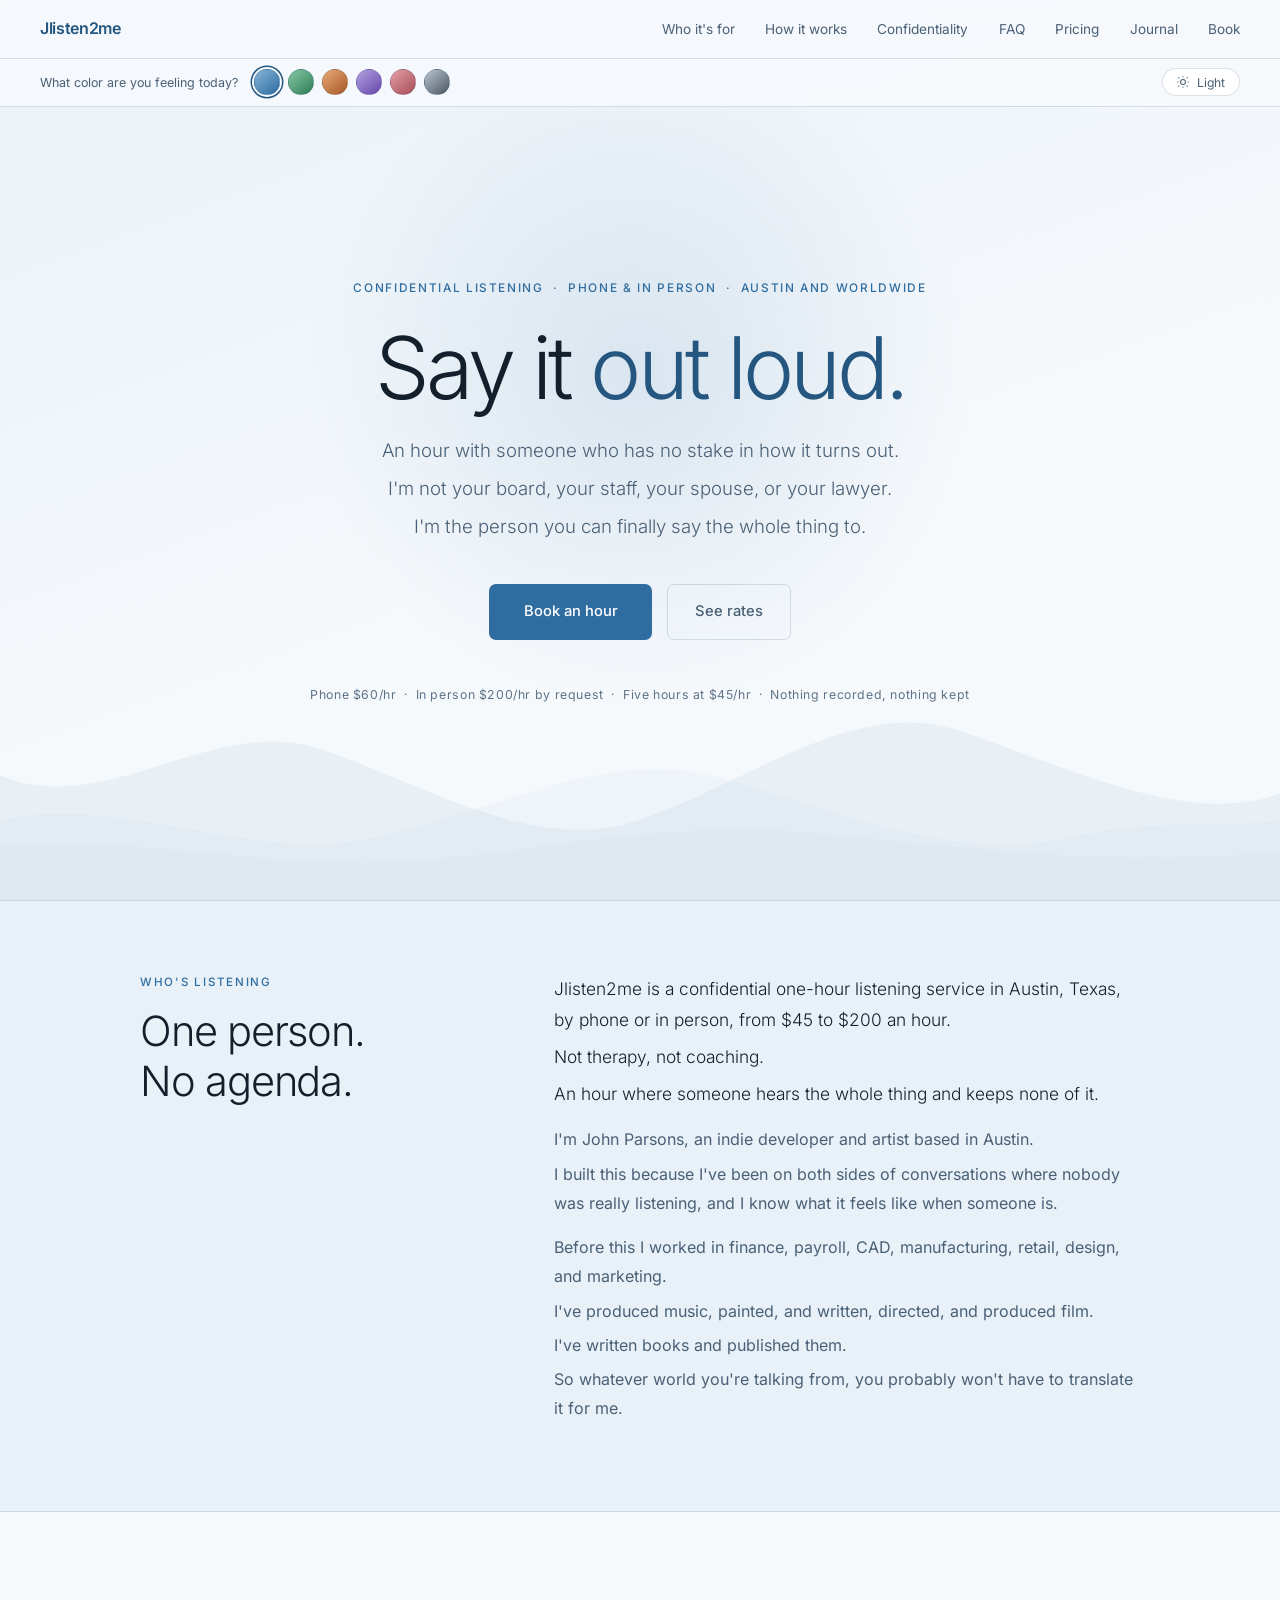
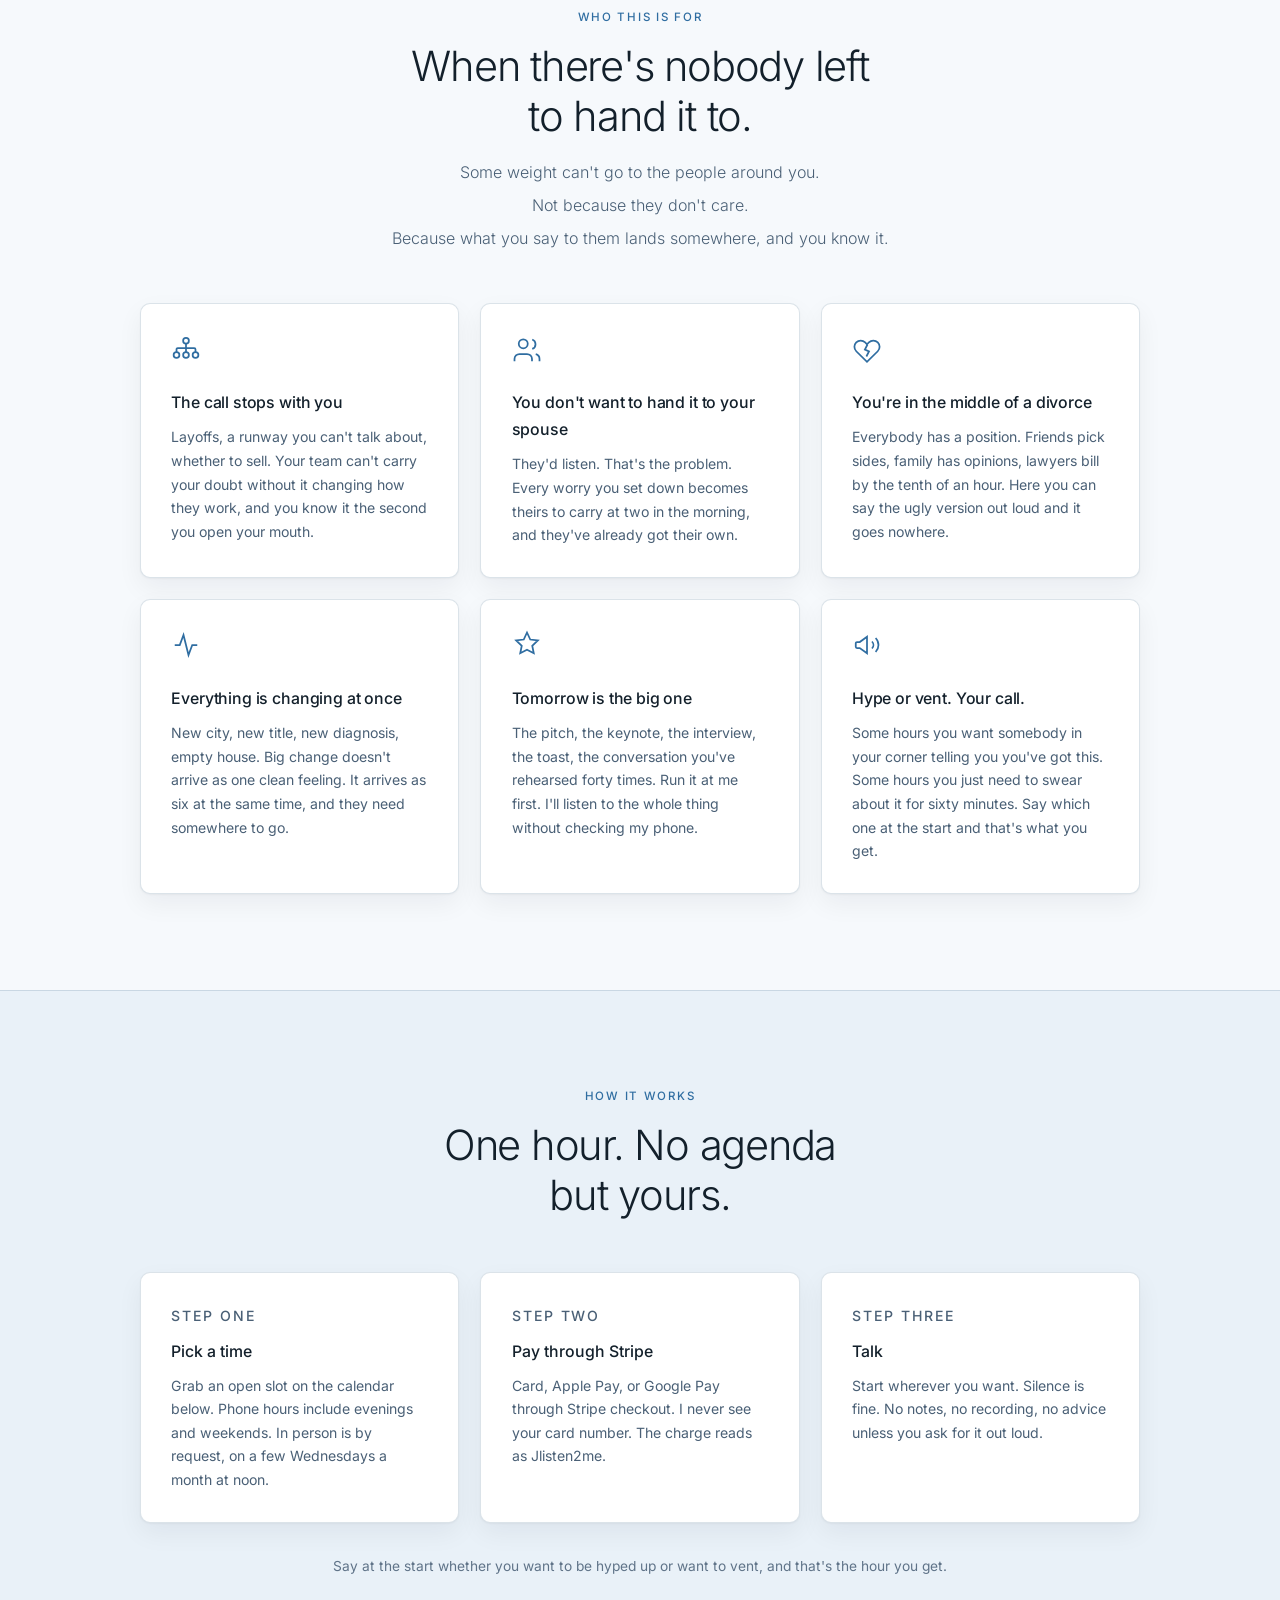
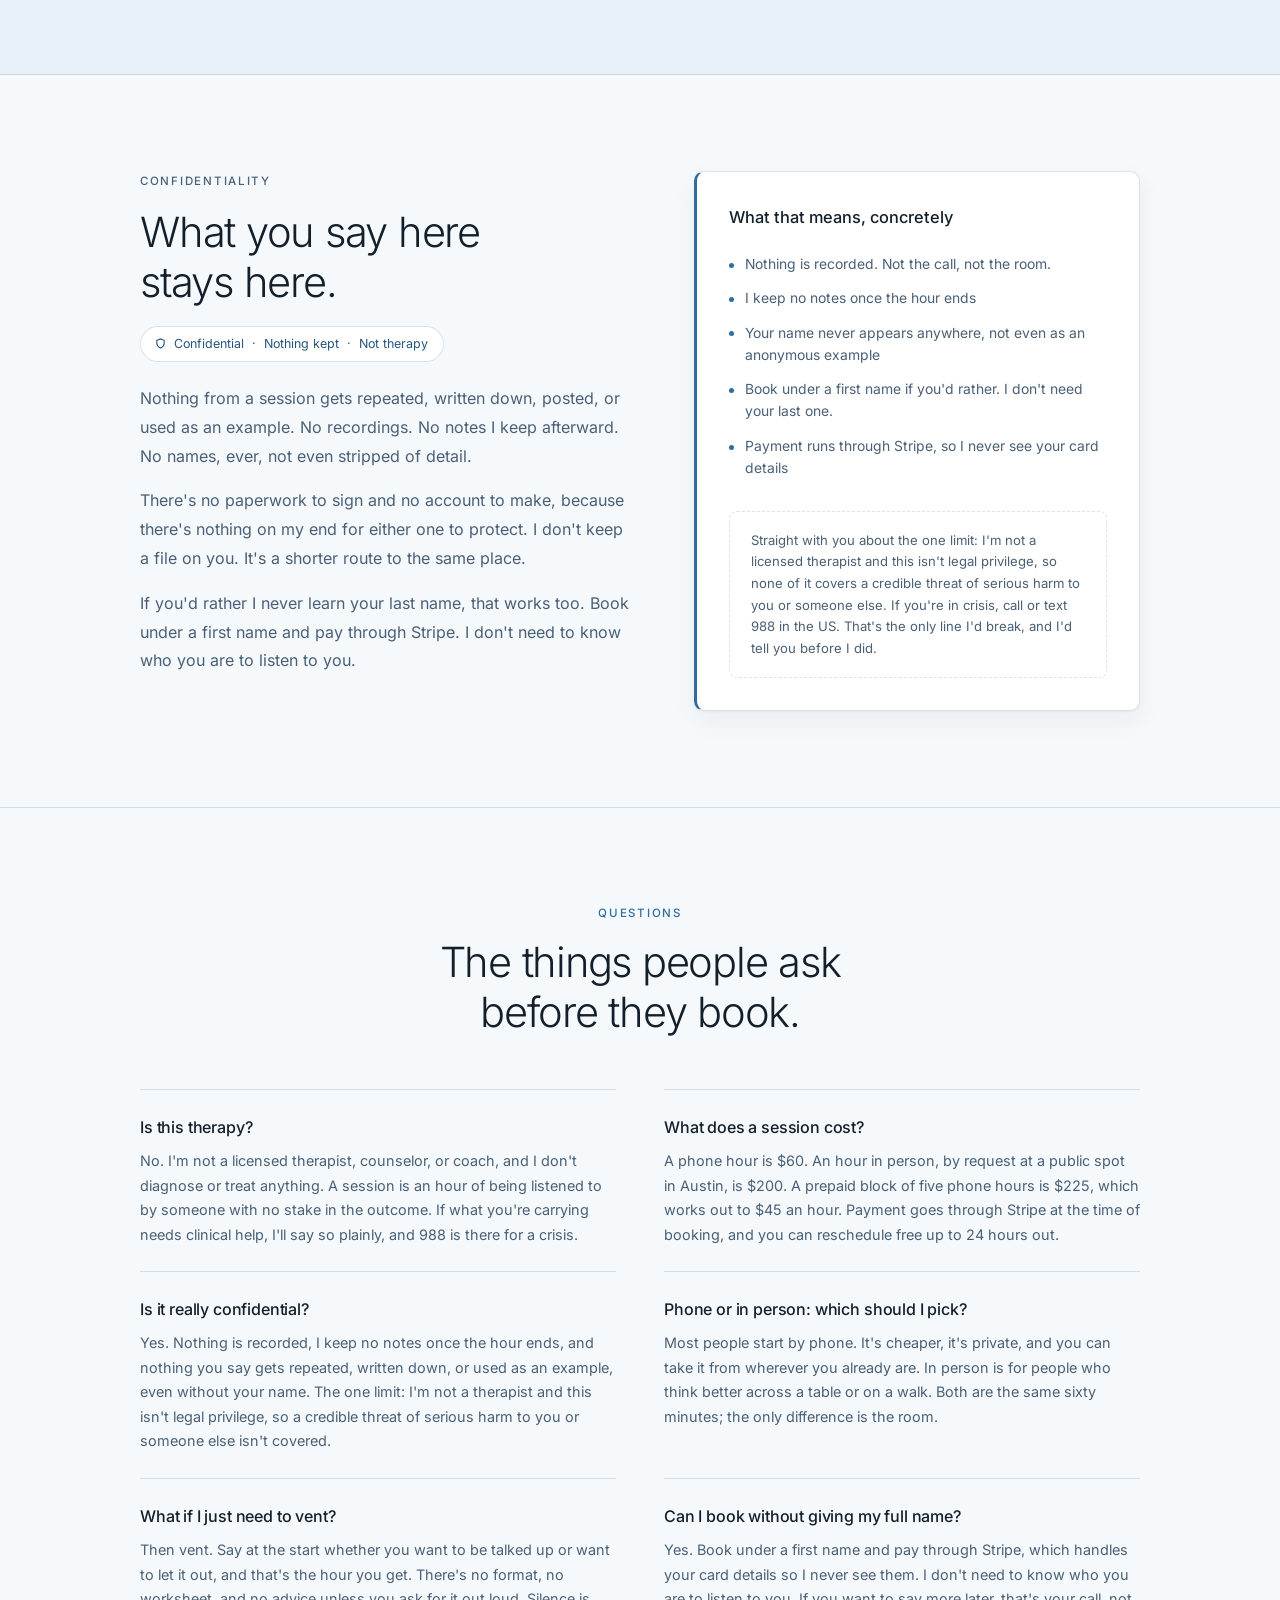
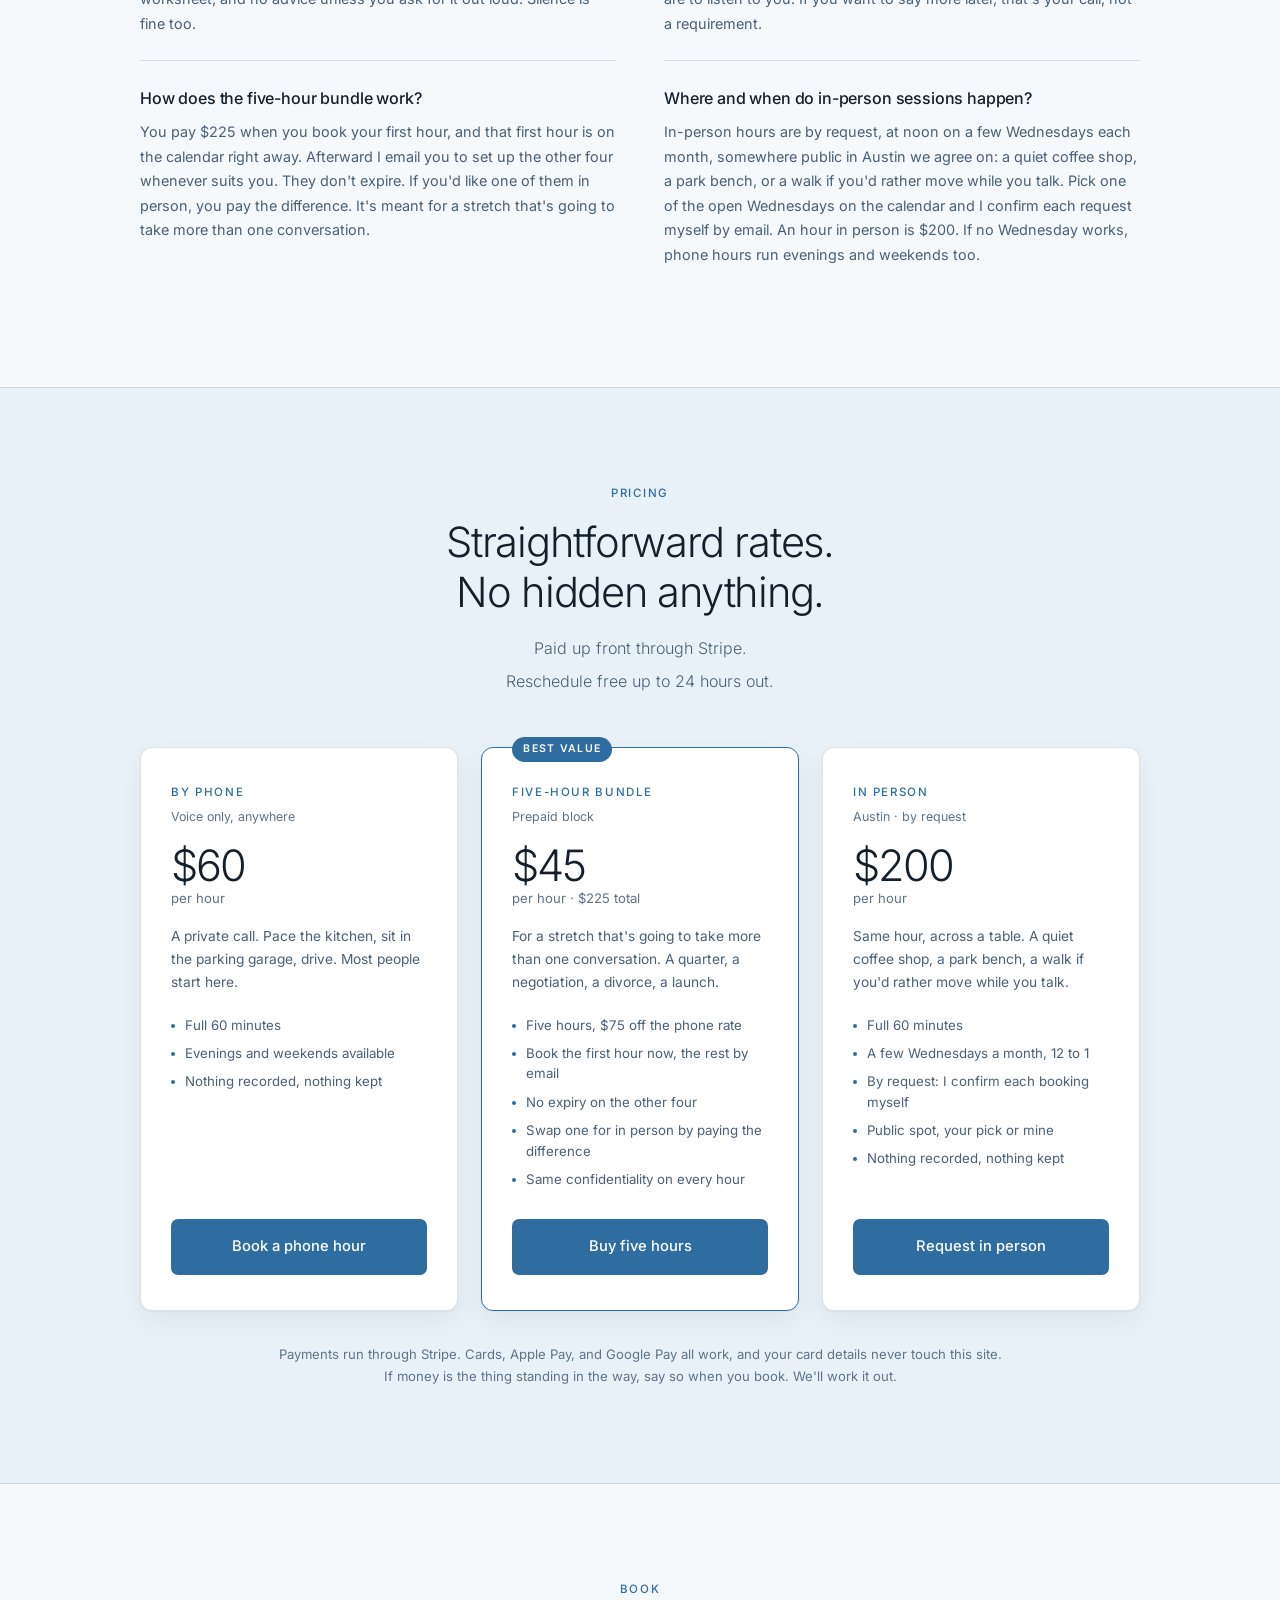
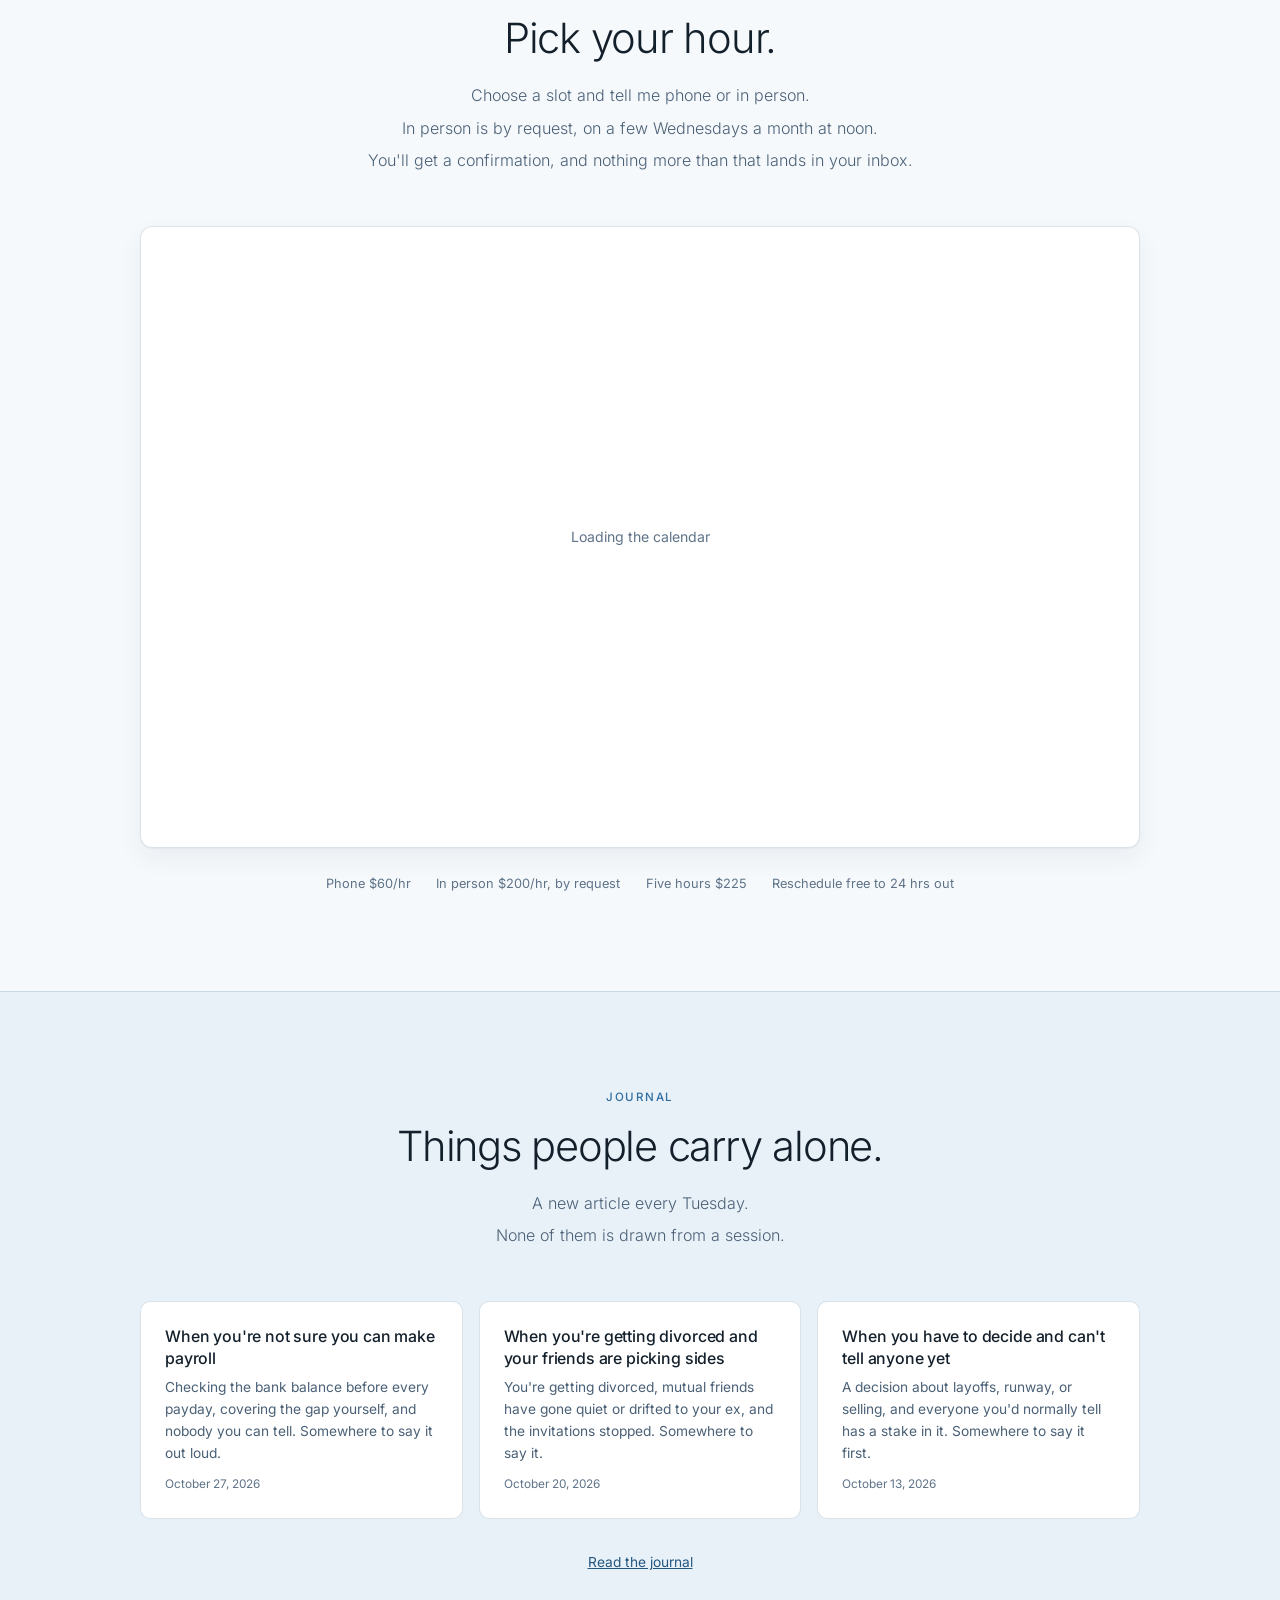
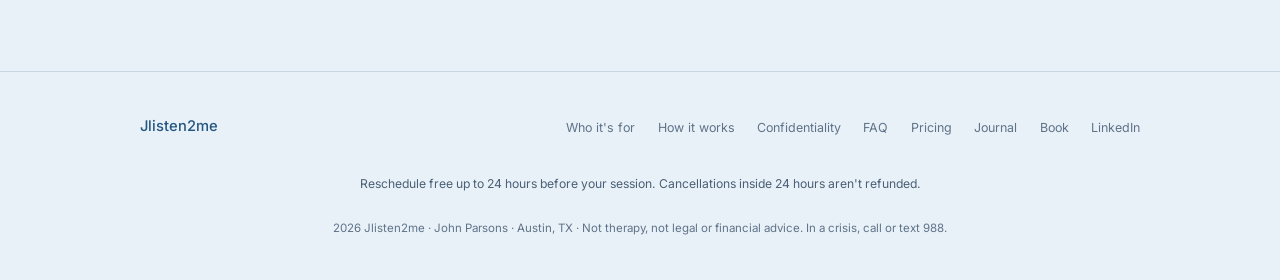
==== commit 1b75cf04: "Publish journal for 2026-10-27" ====
--- a/index.html
+++ b/index.html
@@ -650,6 +650,7 @@
       <p class="lede"><span class="line">A new article every Tuesday.</span><span class="line">None of them is drawn from a session.</span></p>
     </div>
     <ul class="j-list home-j fade-up">
+      <li class="j-item"><a href="/journal/not-sure-you-can-make-payroll/"><h3>When you&#x27;re not sure you can make payroll</h3><p>Checking the bank balance before every payday, covering the gap yourself, and nobody you can tell. Somewhere to say it out loud.</p><time datetime="2026-10-27">October 27, 2026</time></a></li>
       <li class="j-item"><a href="/journal/friends-picking-sides/"><h3>When you&#x27;re getting divorced and your friends are picking sides</h3><p>You&#x27;re getting divorced, mutual friends have gone quiet or drifted to your ex, and the invitations stopped. Somewhere to say it.</p><time datetime="2026-10-20">October 20, 2026</time></a></li>
       <li class="j-item"><a href="/journal/decision-you-cant-share/"><h3>When you have to decide and can&#x27;t tell anyone yet</h3><p>A decision about layoffs, runway, or selling, and everyone you&#x27;d normally tell has a stake in it. Somewhere to say it first.</p><time datetime="2026-10-13">October 13, 2026</time></a></li>
     </ul>
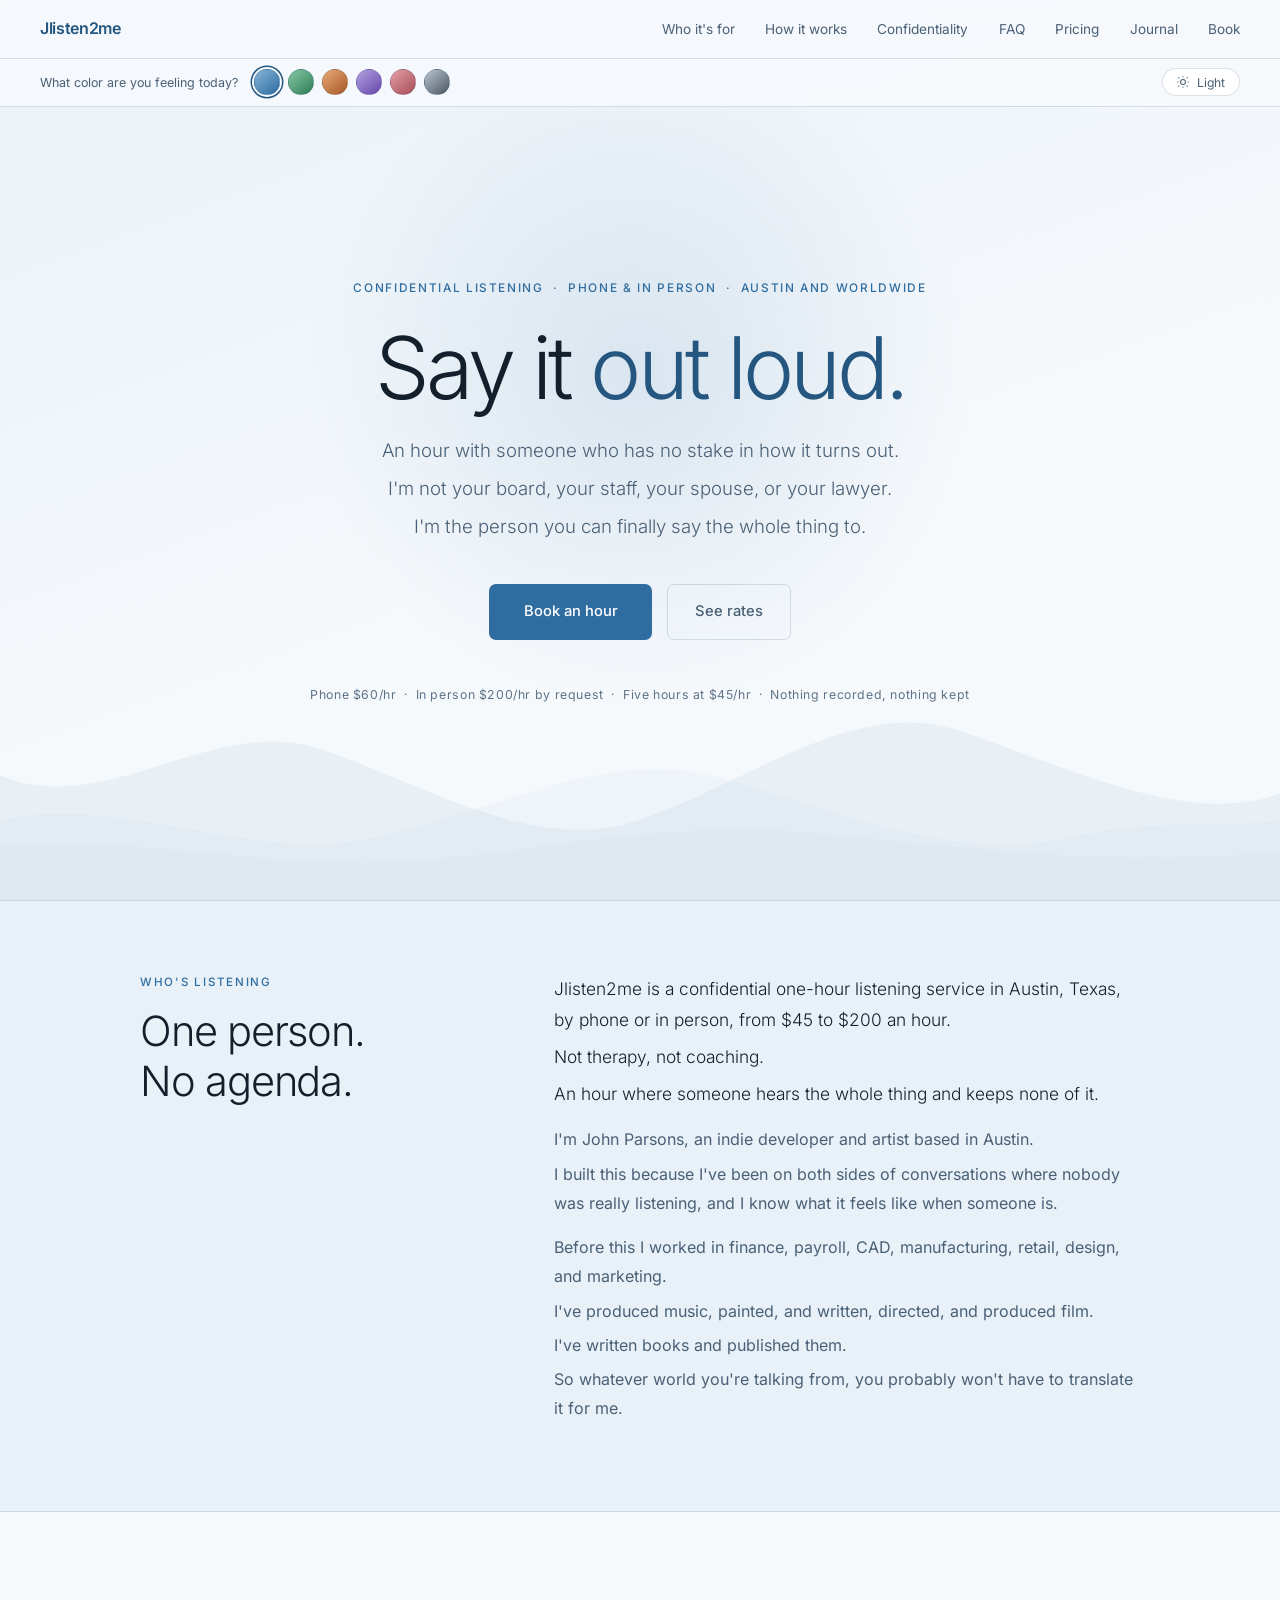
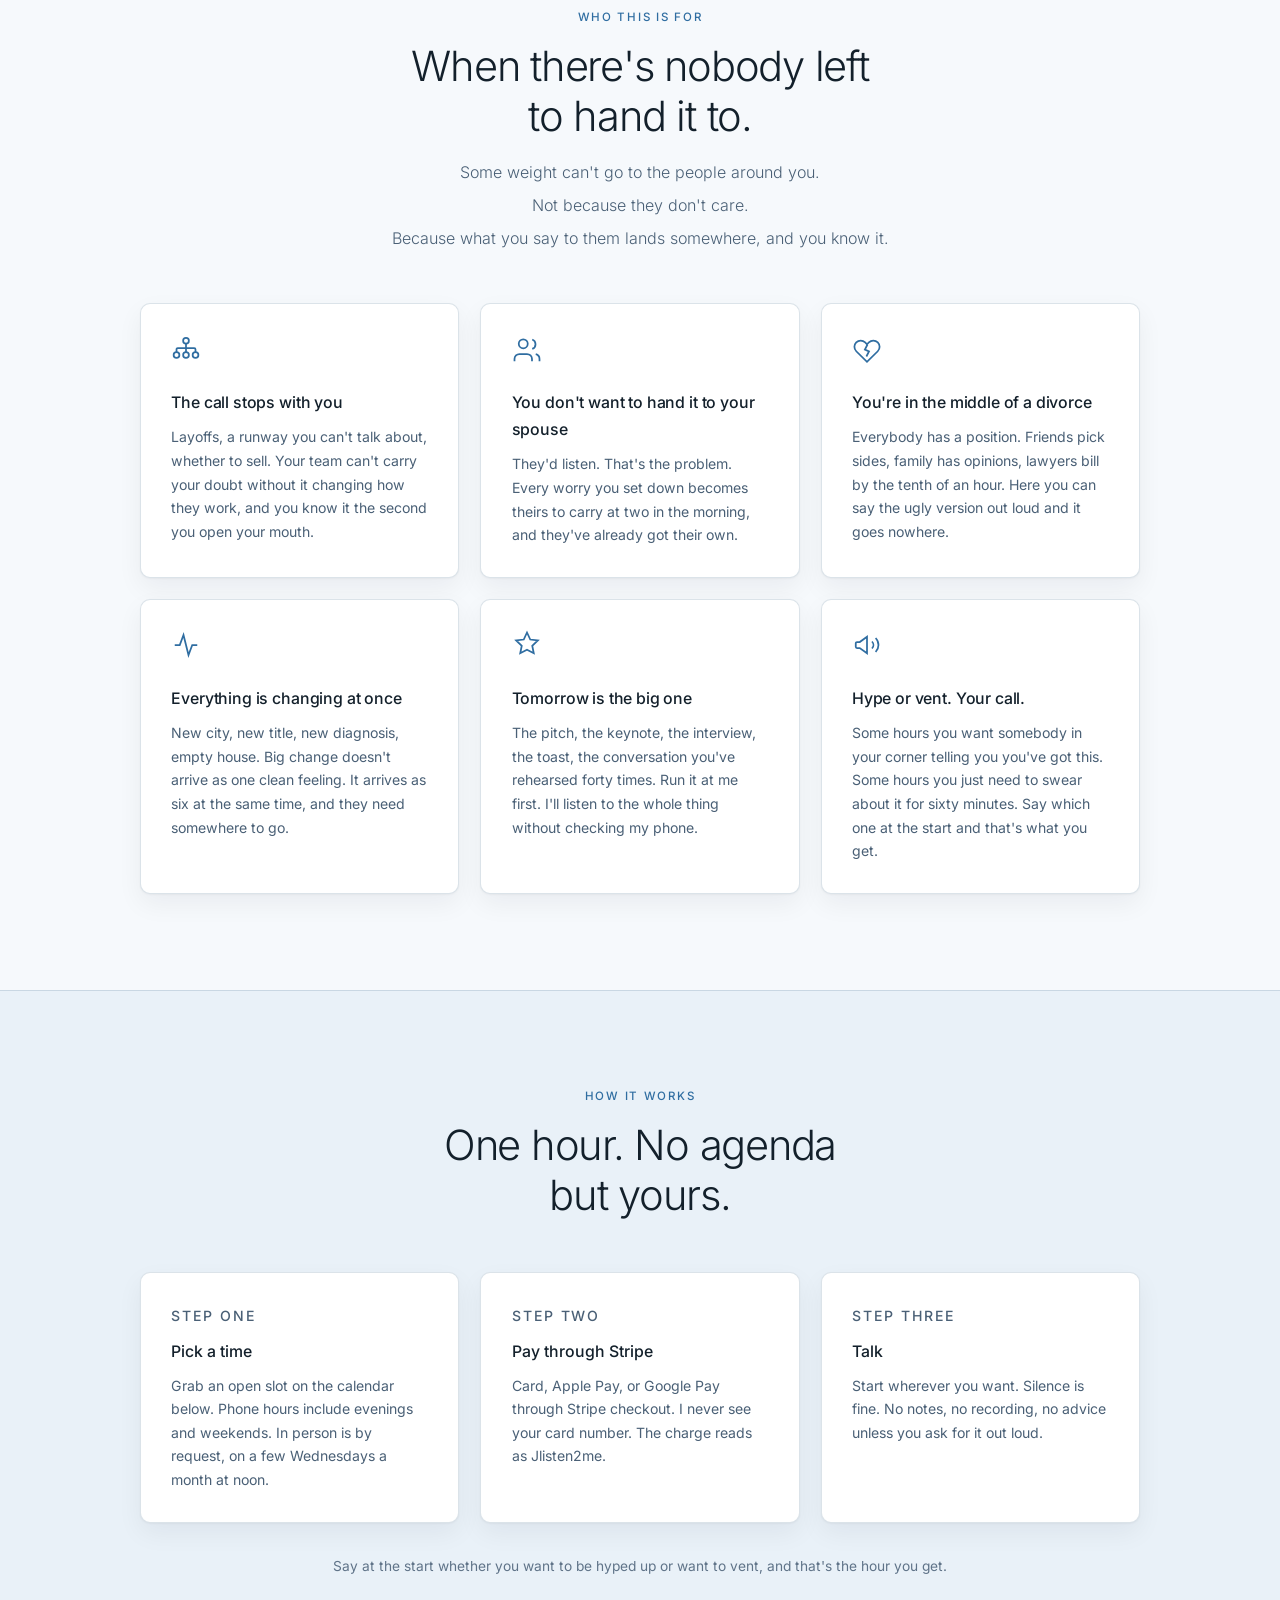
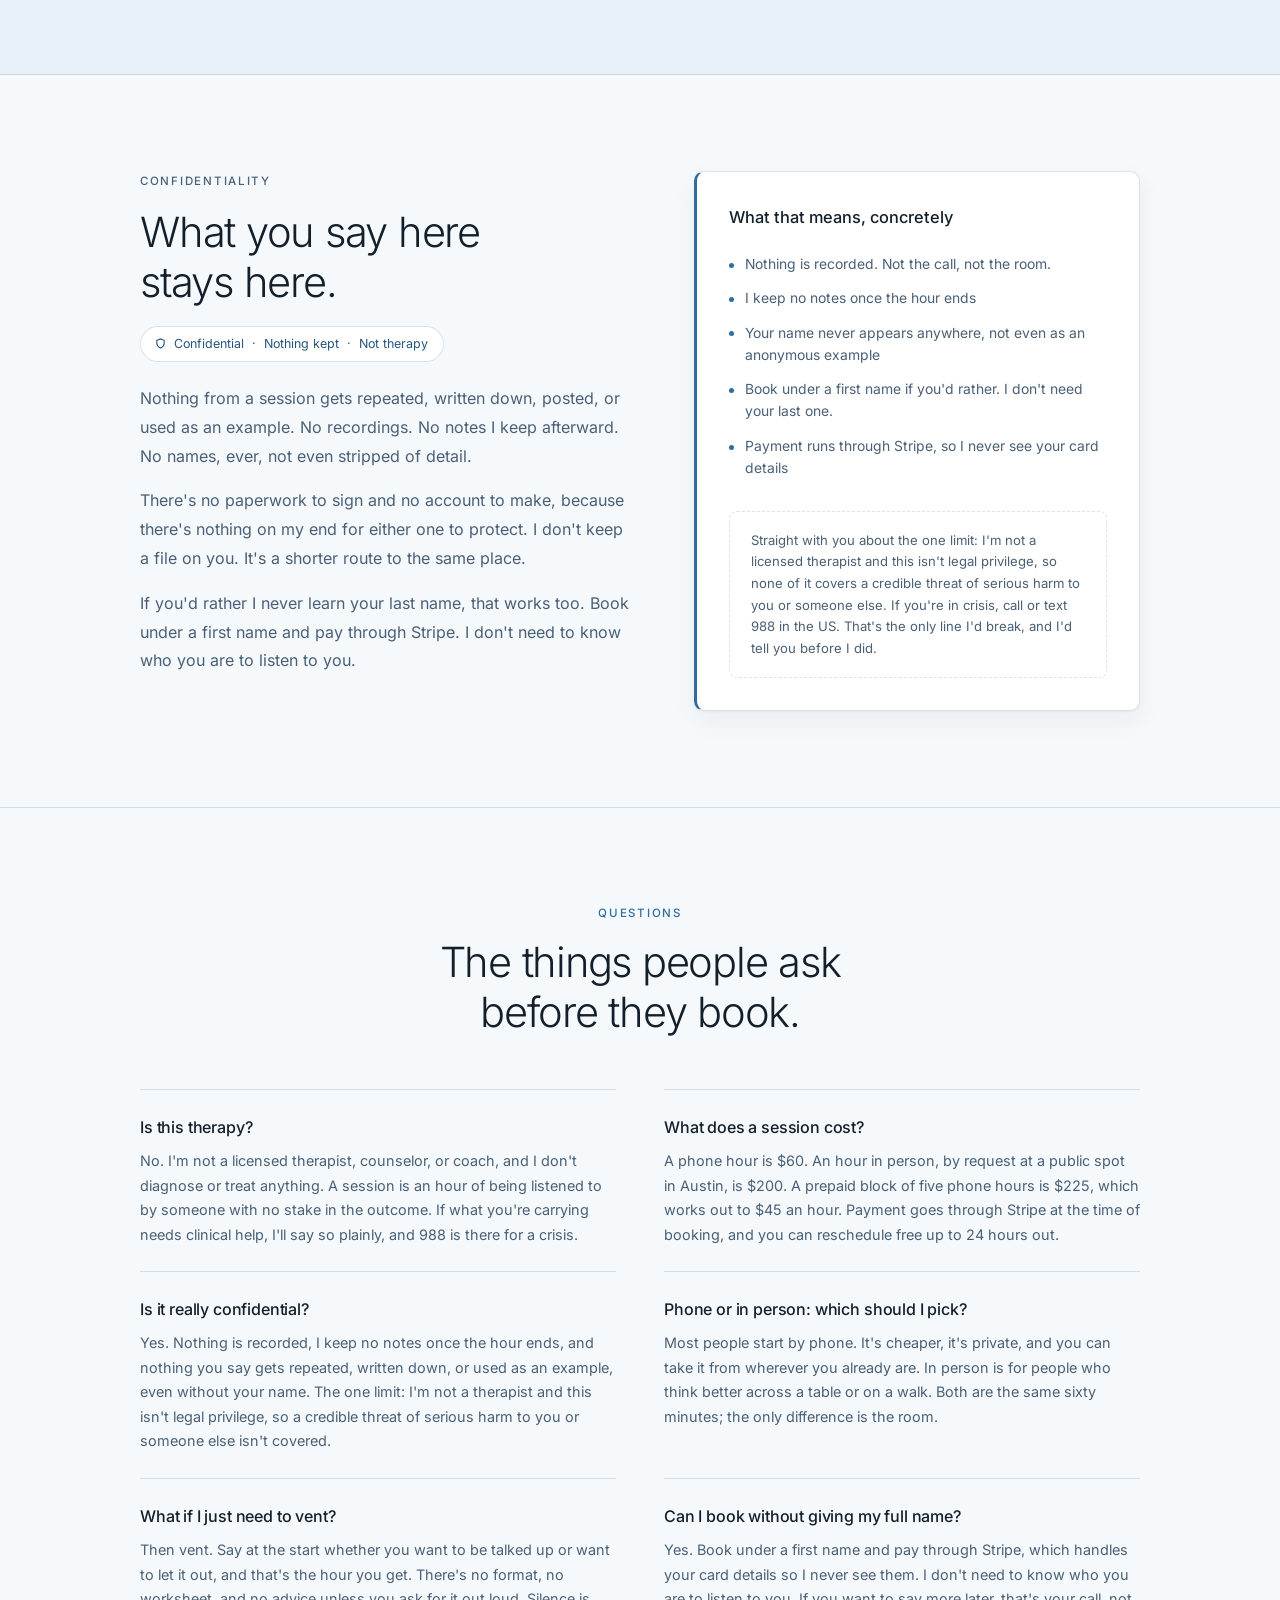
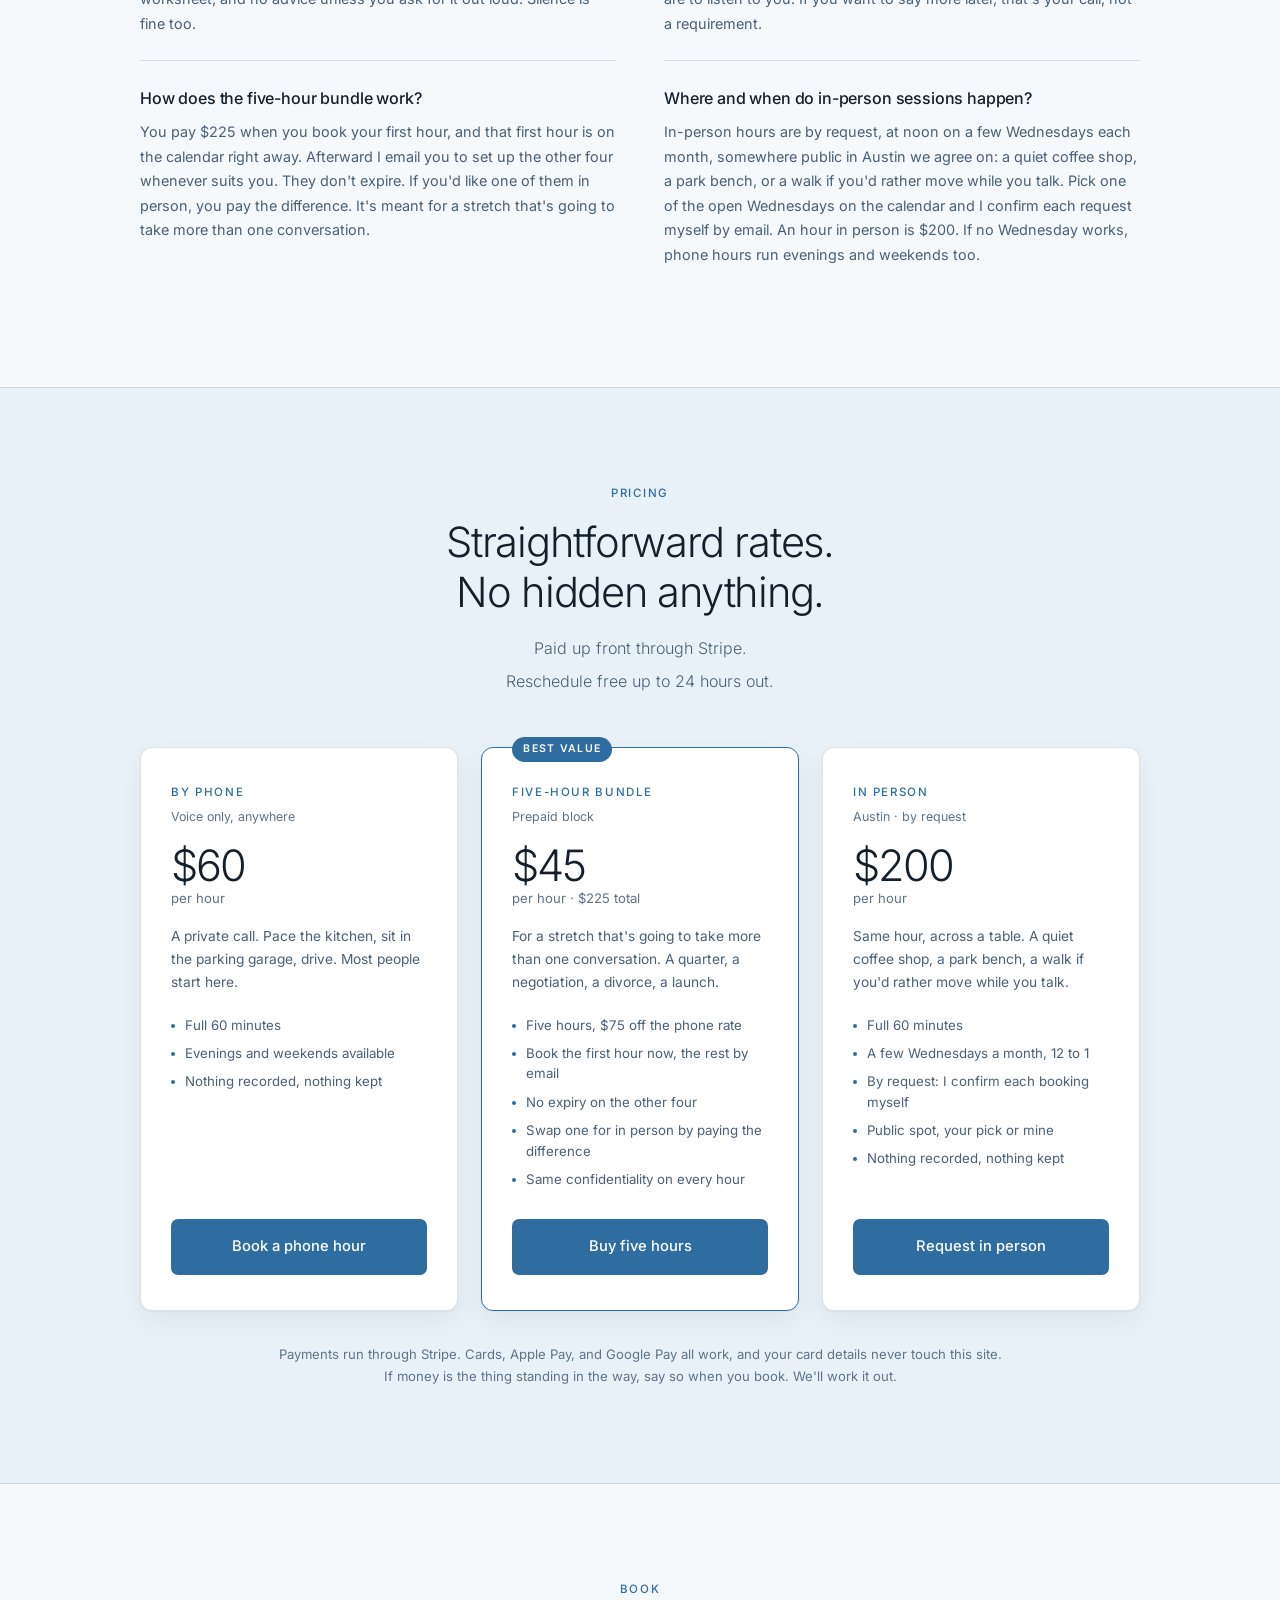
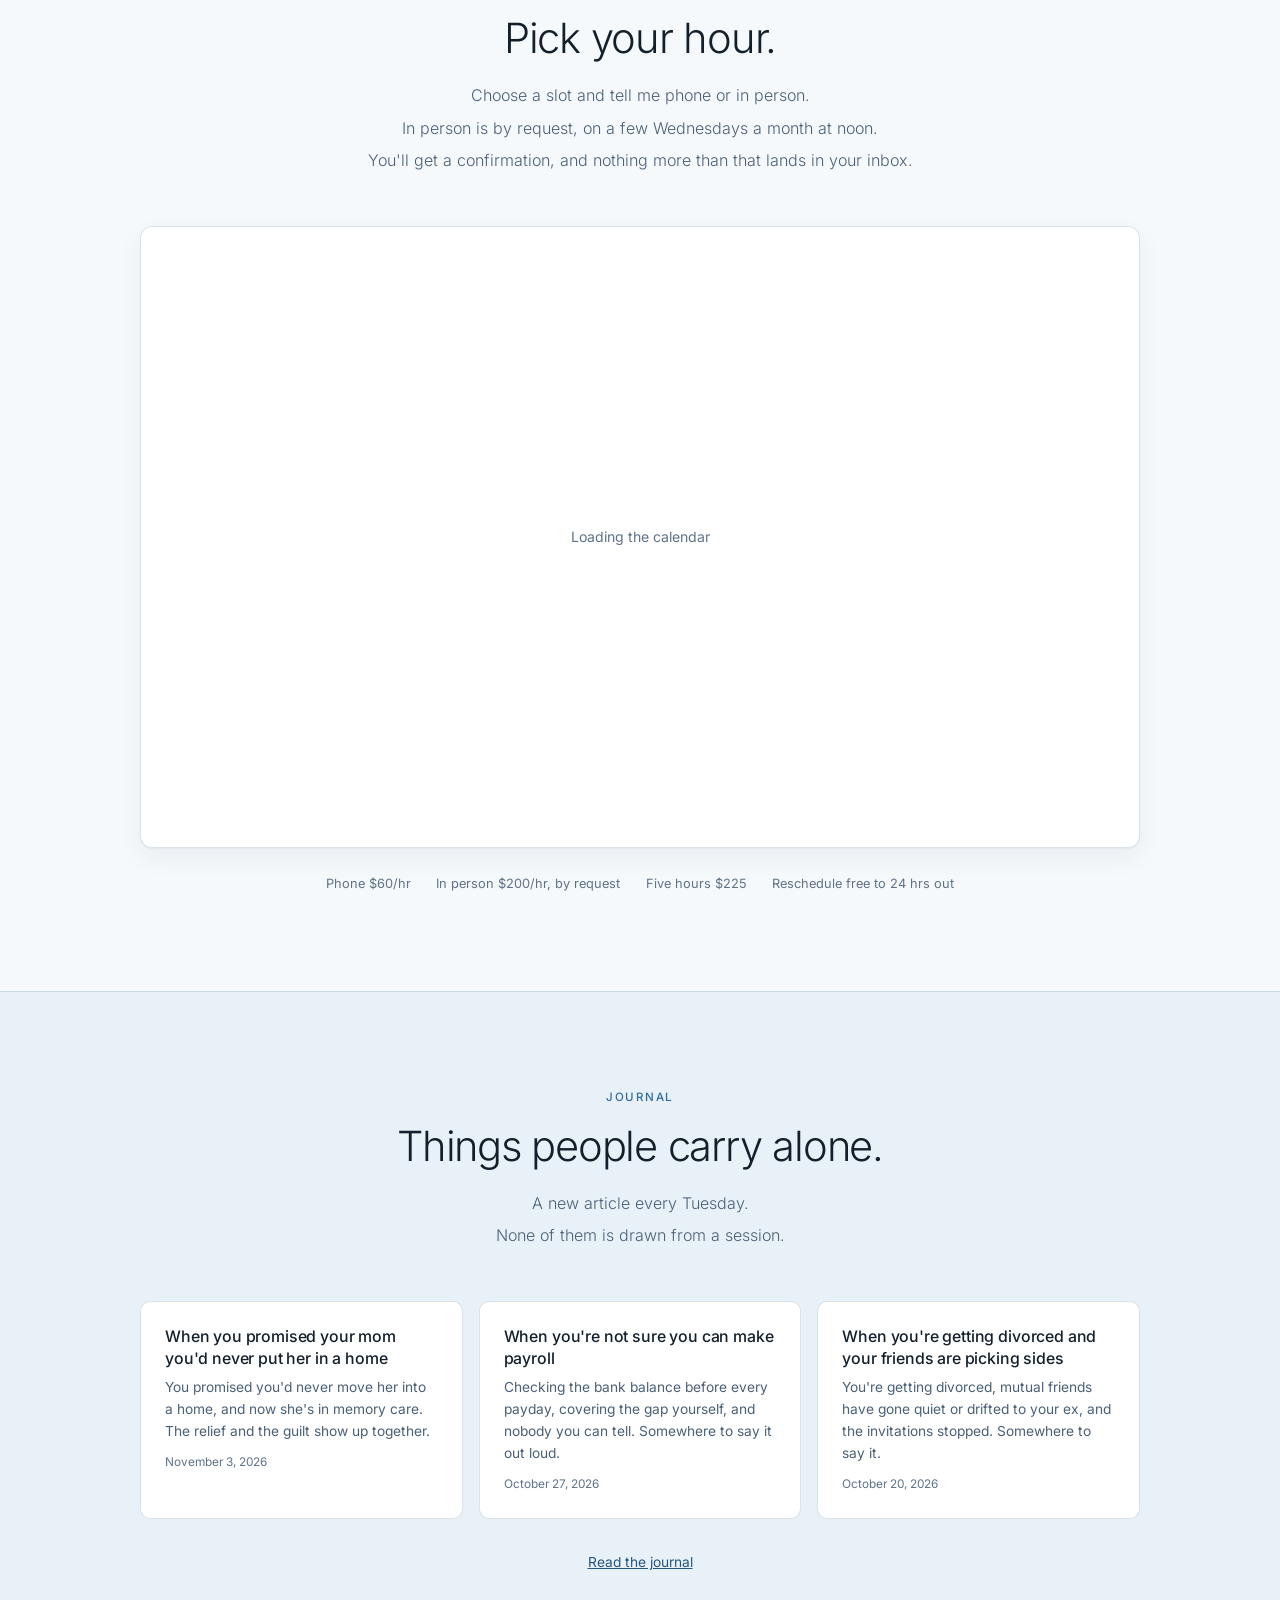
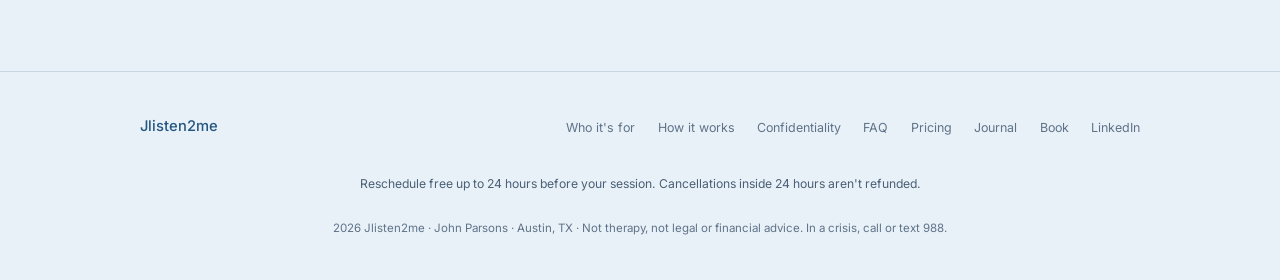
==== commit 59052f98: "Publish journal for 2026-11-03" ====
--- a/index.html
+++ b/index.html
@@ -650,9 +650,9 @@
       <p class="lede"><span class="line">A new article every Tuesday.</span><span class="line">None of them is drawn from a session.</span></p>
     </div>
     <ul class="j-list home-j fade-up">
+      <li class="j-item"><a href="/journal/promised-never-a-home/"><h3>When you promised your mom you&#x27;d never put her in a home</h3><p>You promised you&#x27;d never move her into a home, and now she&#x27;s in memory care. The relief and the guilt show up together.</p><time datetime="2026-11-03">November 3, 2026</time></a></li>
       <li class="j-item"><a href="/journal/not-sure-you-can-make-payroll/"><h3>When you&#x27;re not sure you can make payroll</h3><p>Checking the bank balance before every payday, covering the gap yourself, and nobody you can tell. Somewhere to say it out loud.</p><time datetime="2026-10-27">October 27, 2026</time></a></li>
       <li class="j-item"><a href="/journal/friends-picking-sides/"><h3>When you&#x27;re getting divorced and your friends are picking sides</h3><p>You&#x27;re getting divorced, mutual friends have gone quiet or drifted to your ex, and the invitations stopped. Somewhere to say it.</p><time datetime="2026-10-20">October 20, 2026</time></a></li>
-      <li class="j-item"><a href="/journal/decision-you-cant-share/"><h3>When you have to decide and can&#x27;t tell anyone yet</h3><p>A decision about layoffs, runway, or selling, and everyone you&#x27;d normally tell has a stake in it. Somewhere to say it first.</p><time datetime="2026-10-13">October 13, 2026</time></a></li>
     </ul>
     <p class="how-note fade-up"><a href="/journal/">Read the journal</a></p>
   </div>
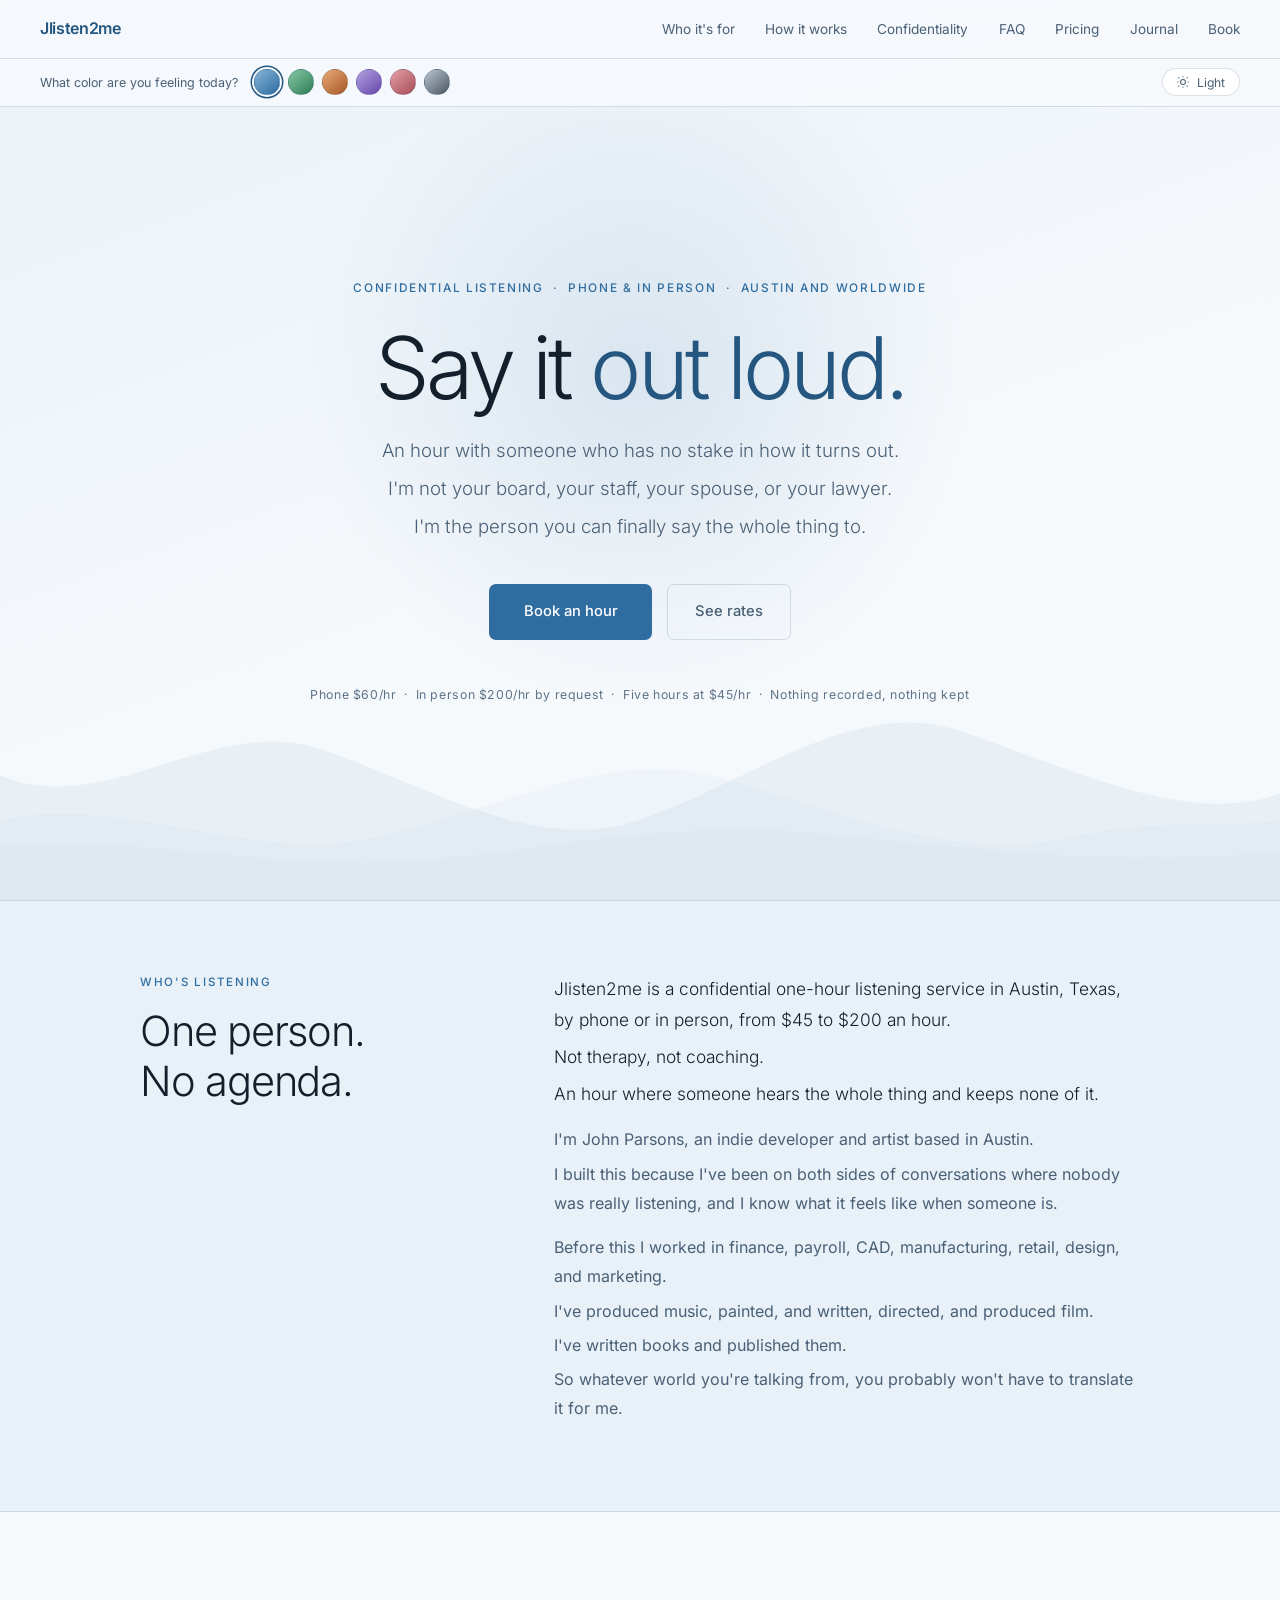
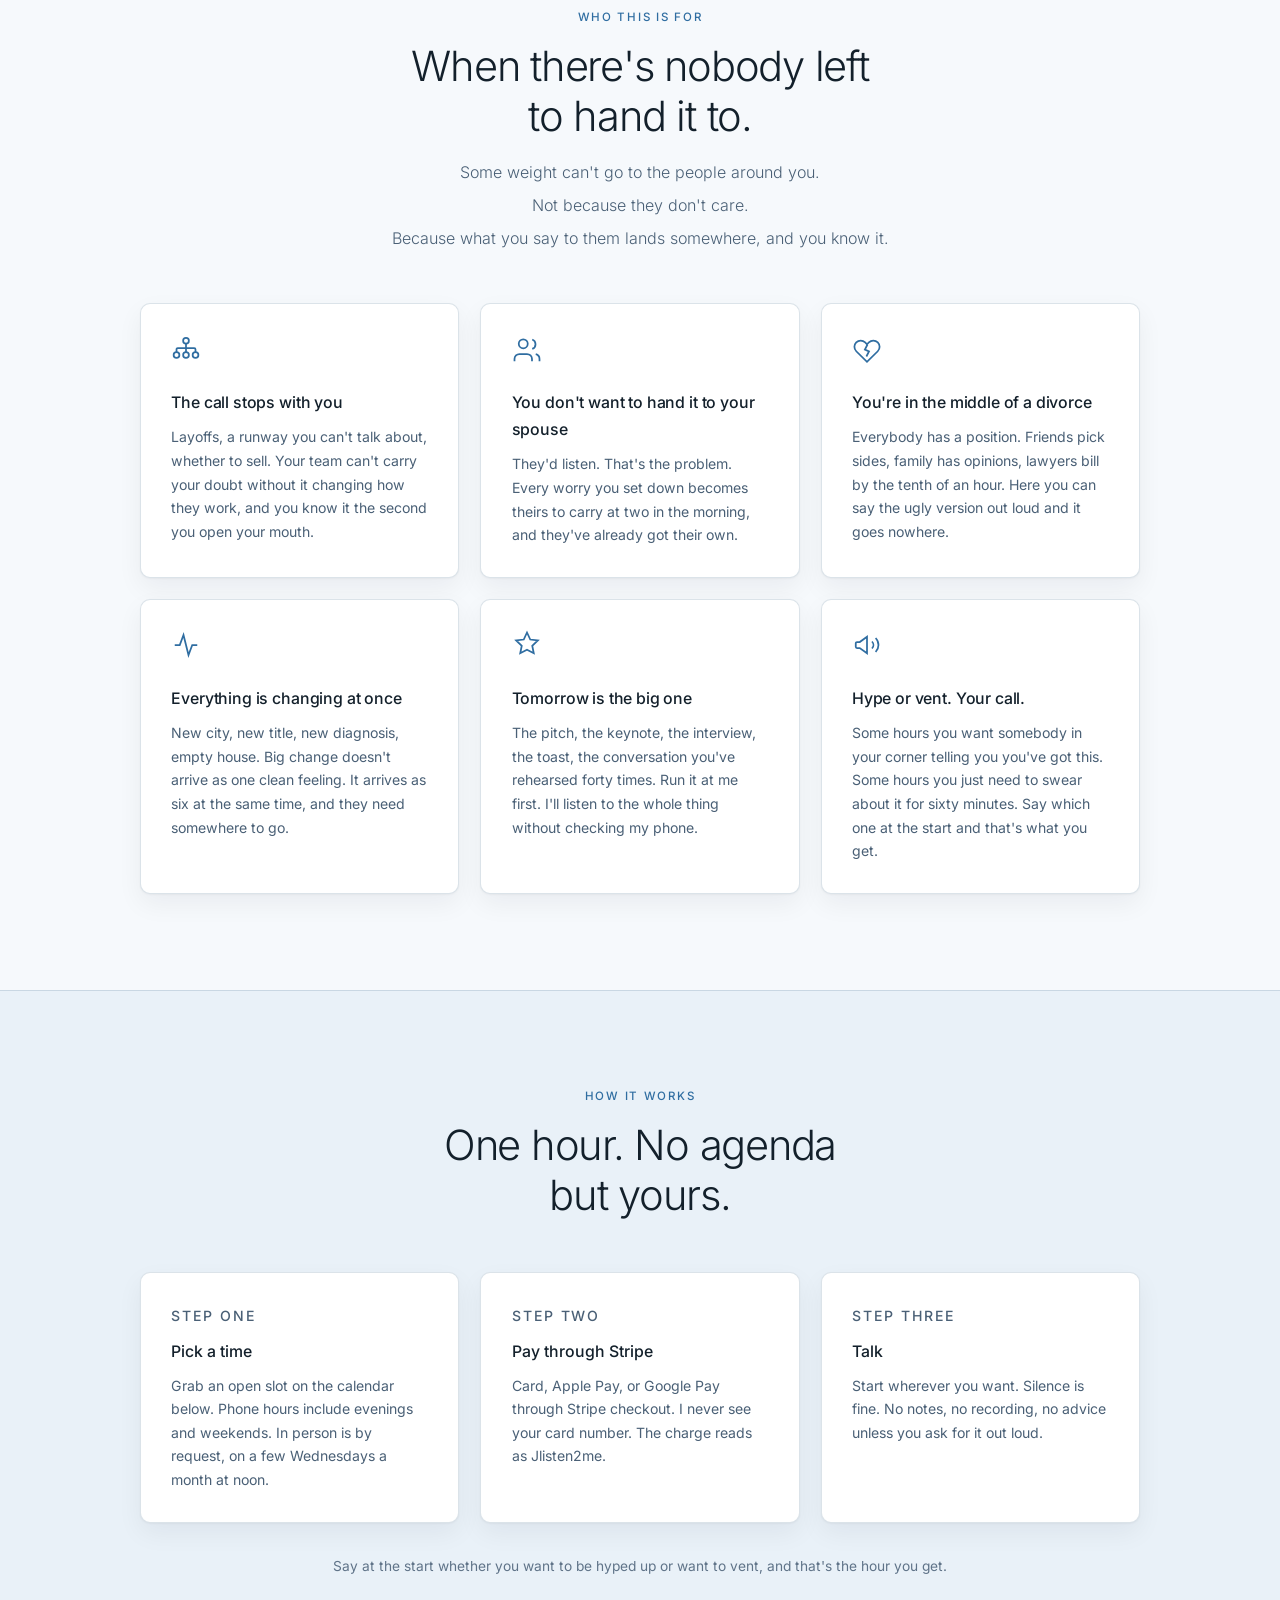
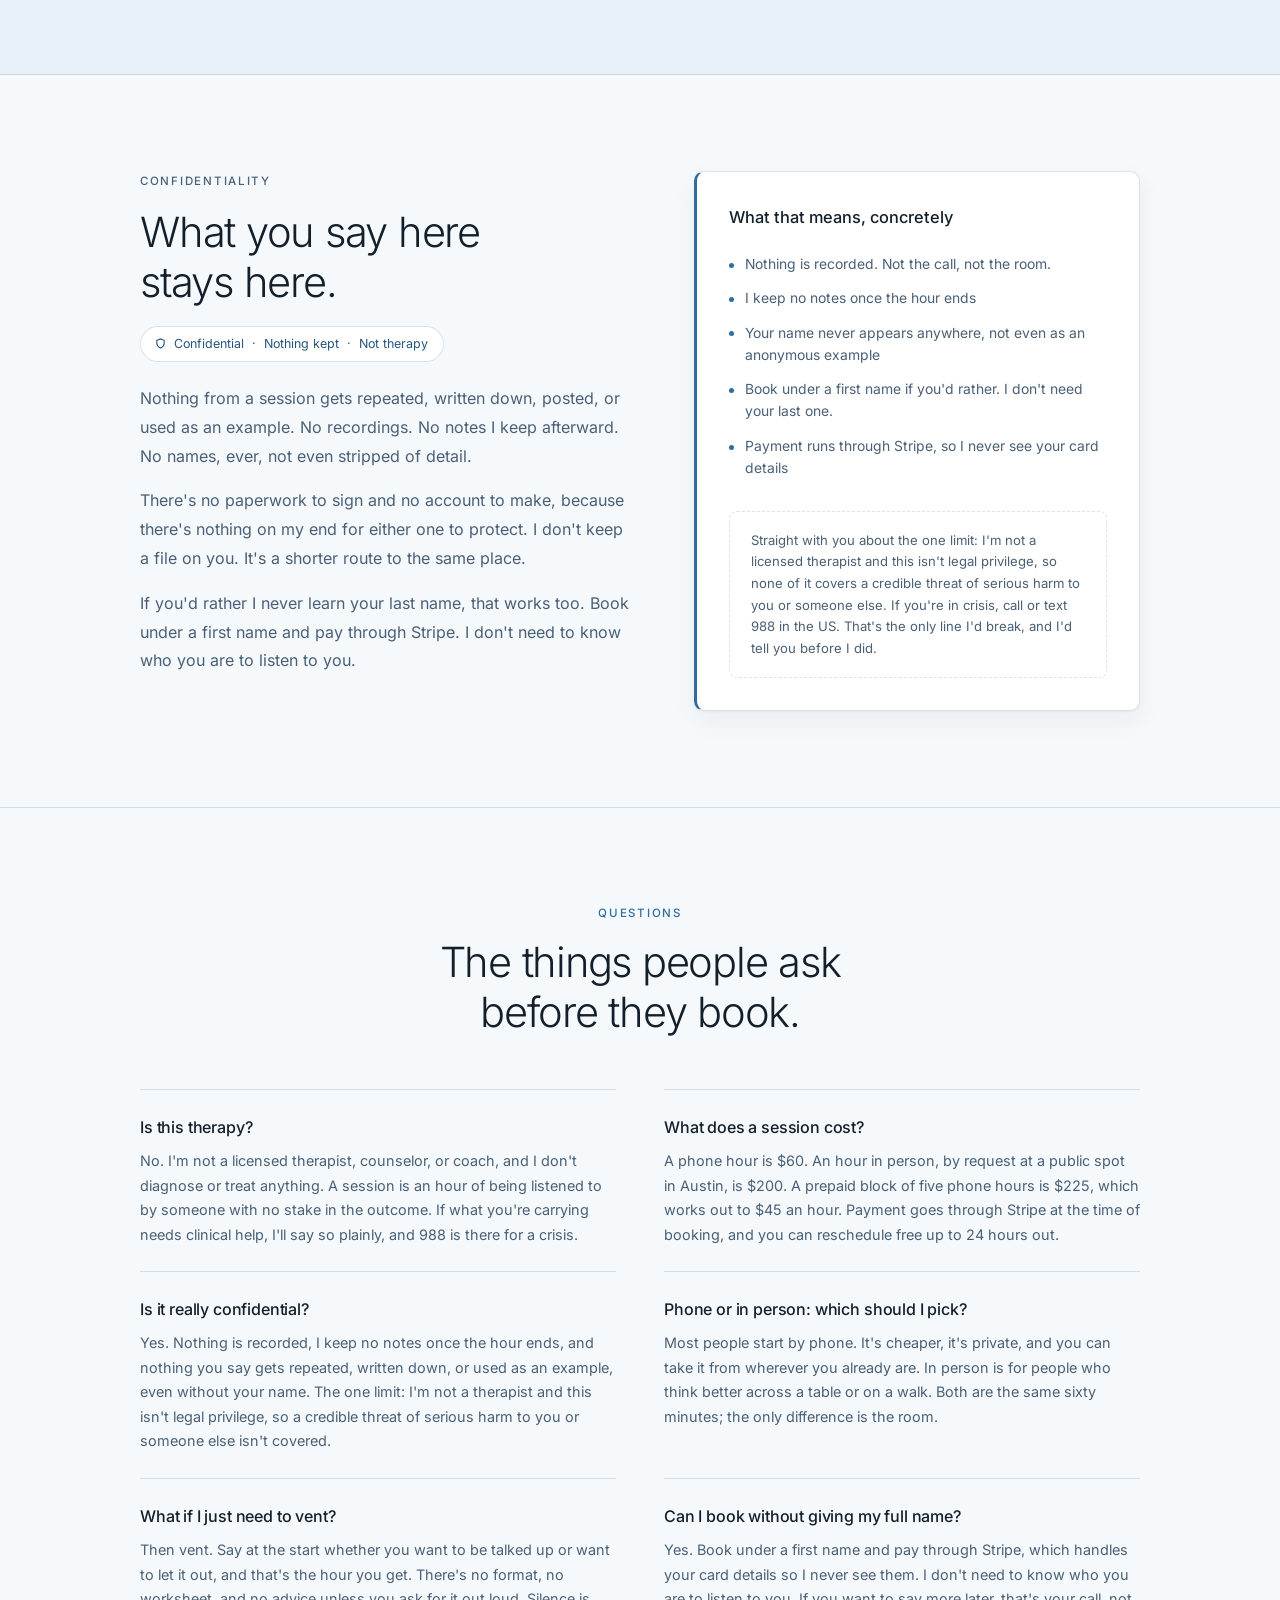
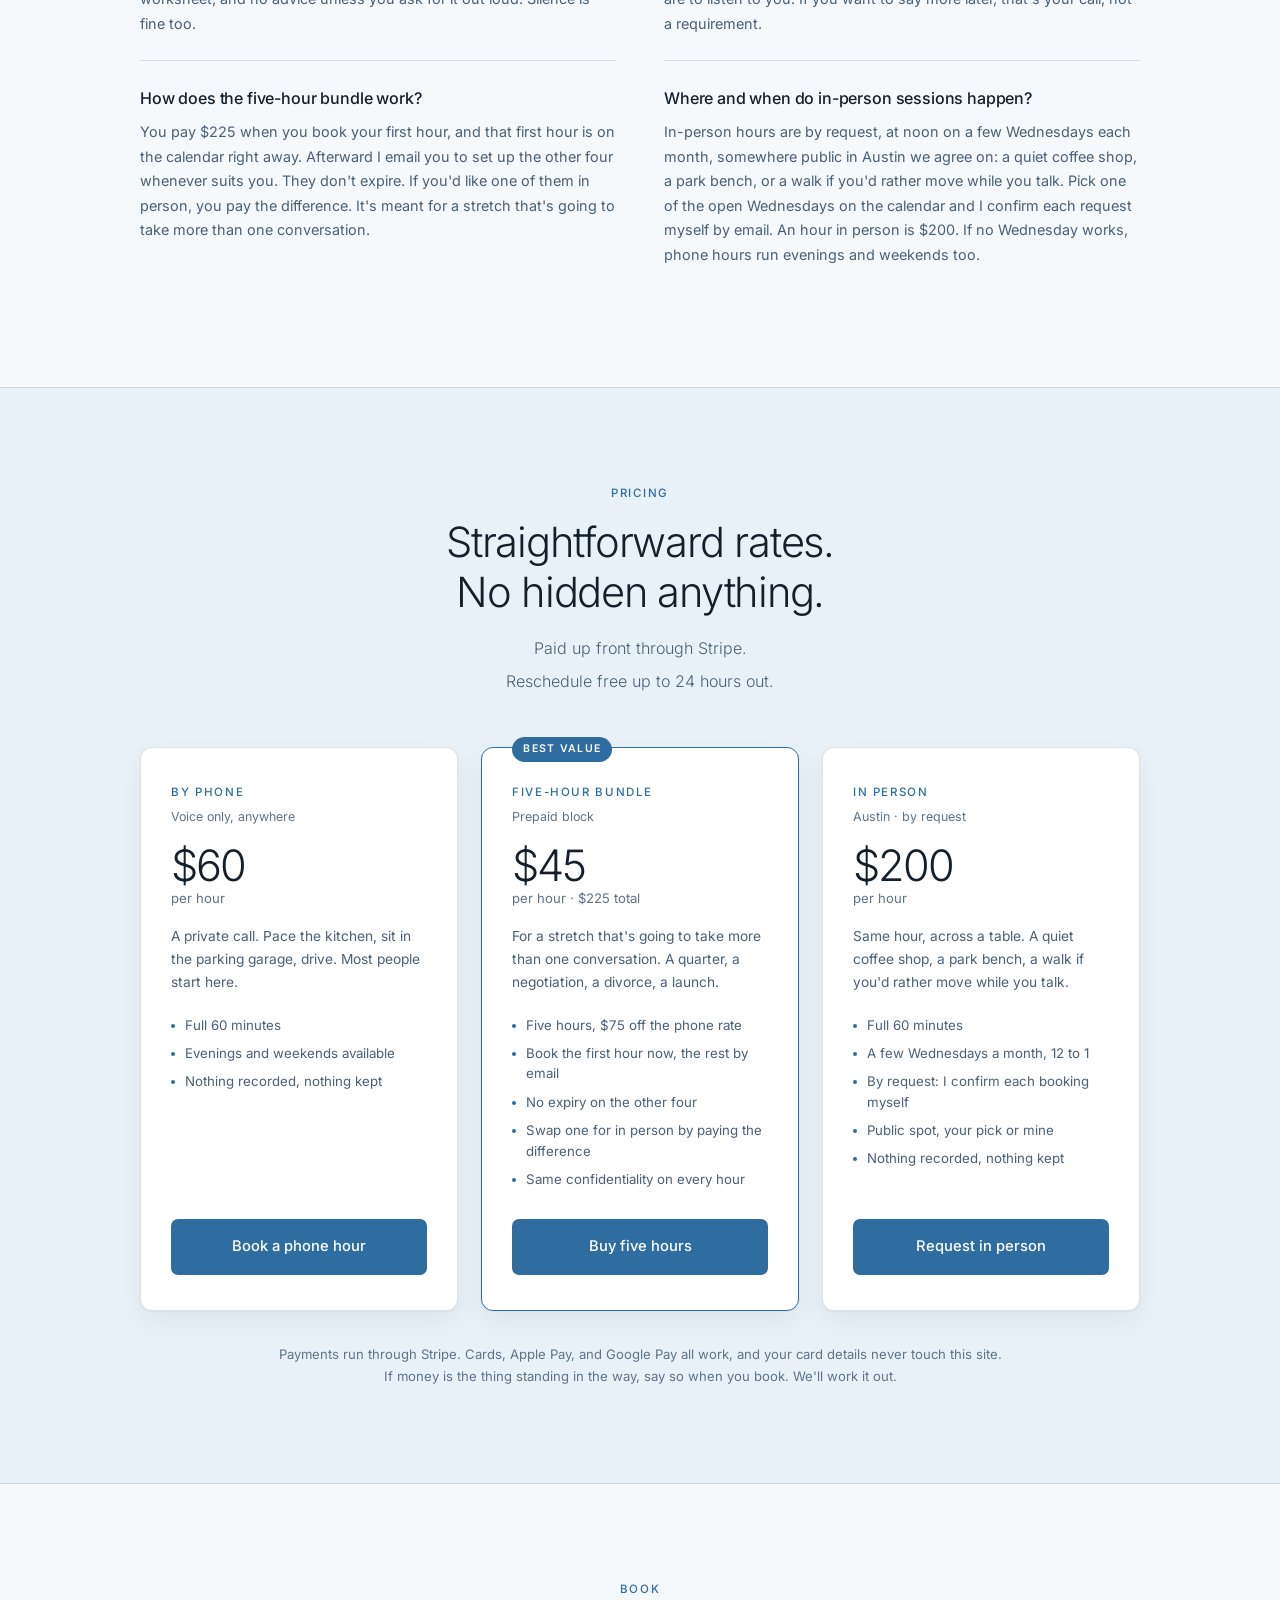
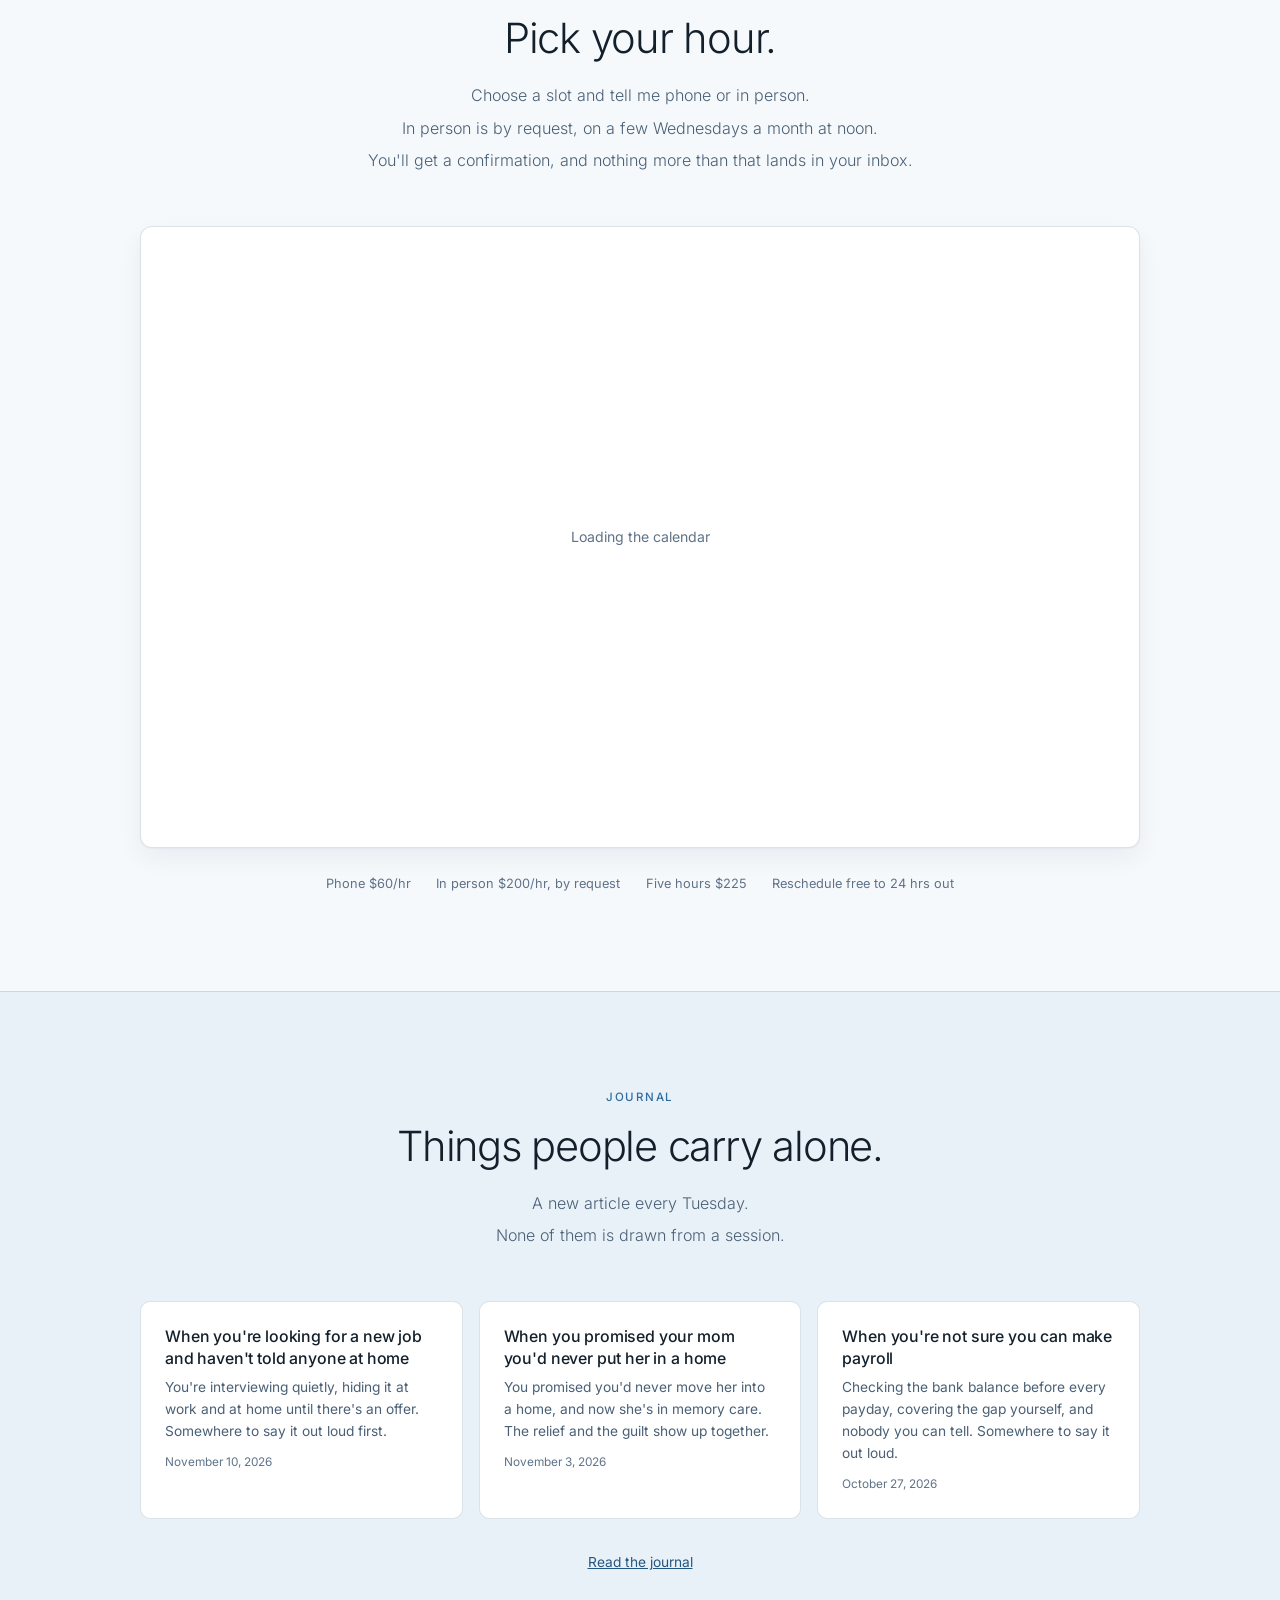
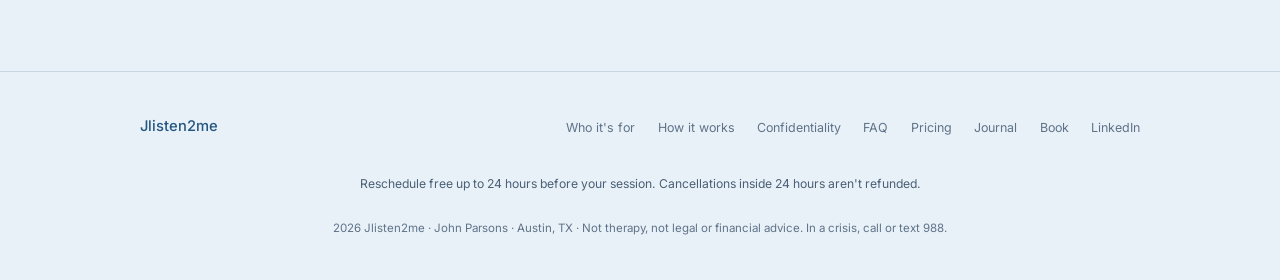
==== commit 169ef2be: "Publish journal for 2026-11-10" ====
--- a/index.html
+++ b/index.html
@@ -650,9 +650,9 @@
       <p class="lede"><span class="line">A new article every Tuesday.</span><span class="line">None of them is drawn from a session.</span></p>
     </div>
     <ul class="j-list home-j fade-up">
+      <li class="j-item"><a href="/journal/secret-job-search/"><h3>When you&#x27;re looking for a new job and haven&#x27;t told anyone at home</h3><p>You&#x27;re interviewing quietly, hiding it at work and at home until there&#x27;s an offer. Somewhere to say it out loud first.</p><time datetime="2026-11-10">November 10, 2026</time></a></li>
       <li class="j-item"><a href="/journal/promised-never-a-home/"><h3>When you promised your mom you&#x27;d never put her in a home</h3><p>You promised you&#x27;d never move her into a home, and now she&#x27;s in memory care. The relief and the guilt show up together.</p><time datetime="2026-11-03">November 3, 2026</time></a></li>
       <li class="j-item"><a href="/journal/not-sure-you-can-make-payroll/"><h3>When you&#x27;re not sure you can make payroll</h3><p>Checking the bank balance before every payday, covering the gap yourself, and nobody you can tell. Somewhere to say it out loud.</p><time datetime="2026-10-27">October 27, 2026</time></a></li>
-      <li class="j-item"><a href="/journal/friends-picking-sides/"><h3>When you&#x27;re getting divorced and your friends are picking sides</h3><p>You&#x27;re getting divorced, mutual friends have gone quiet or drifted to your ex, and the invitations stopped. Somewhere to say it.</p><time datetime="2026-10-20">October 20, 2026</time></a></li>
     </ul>
     <p class="how-note fade-up"><a href="/journal/">Read the journal</a></p>
   </div>
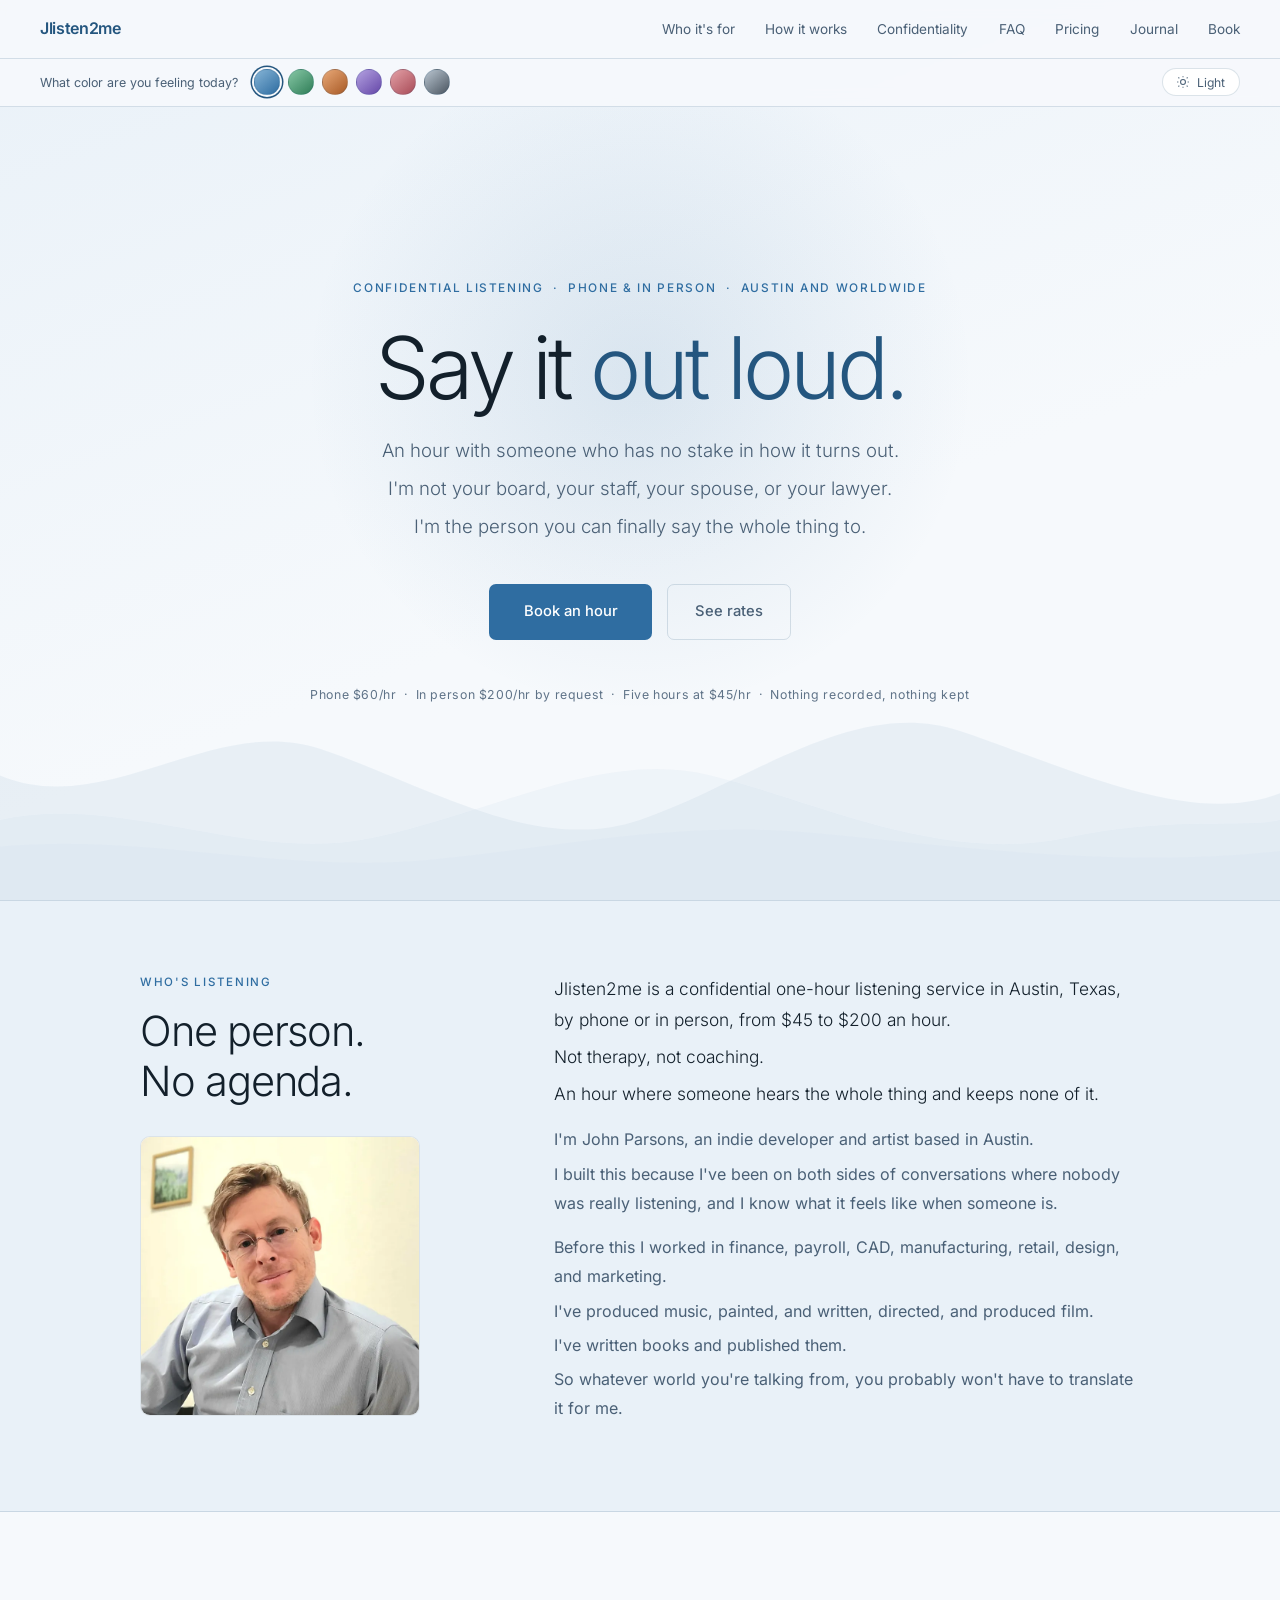
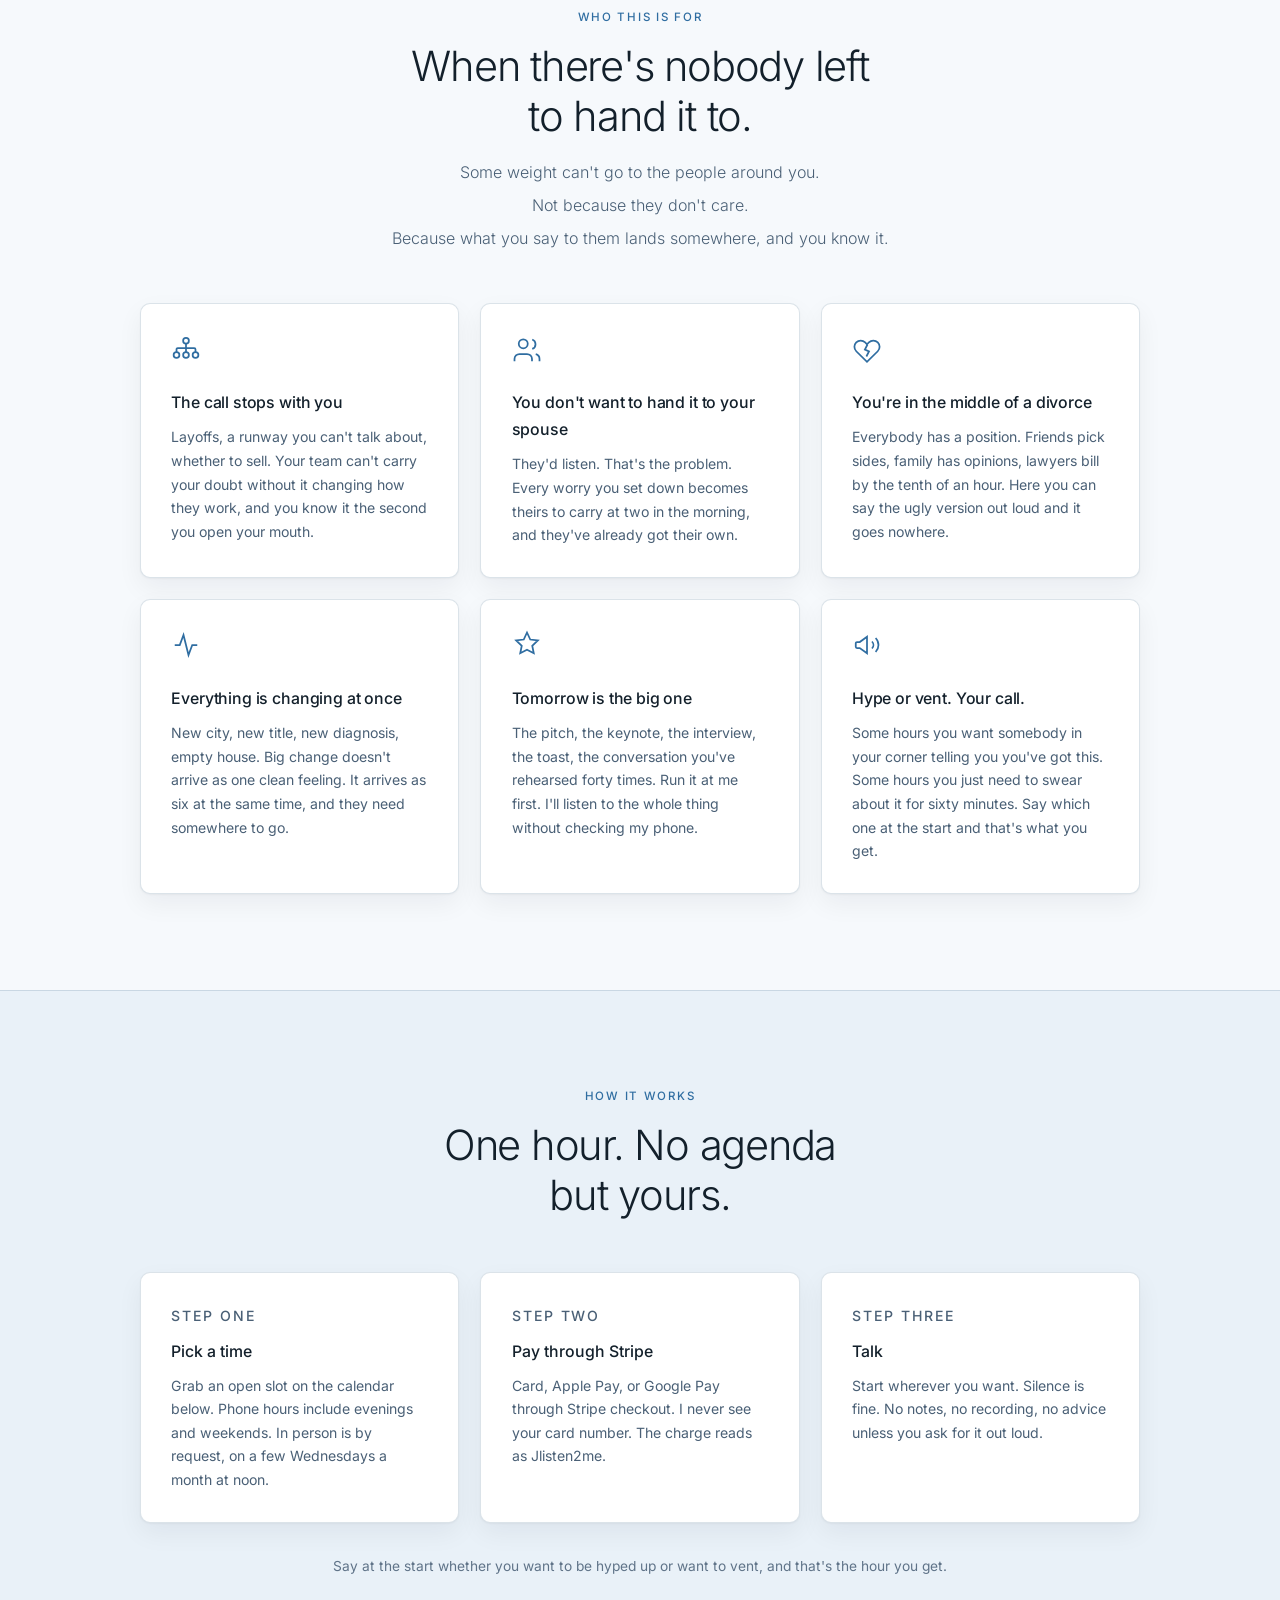
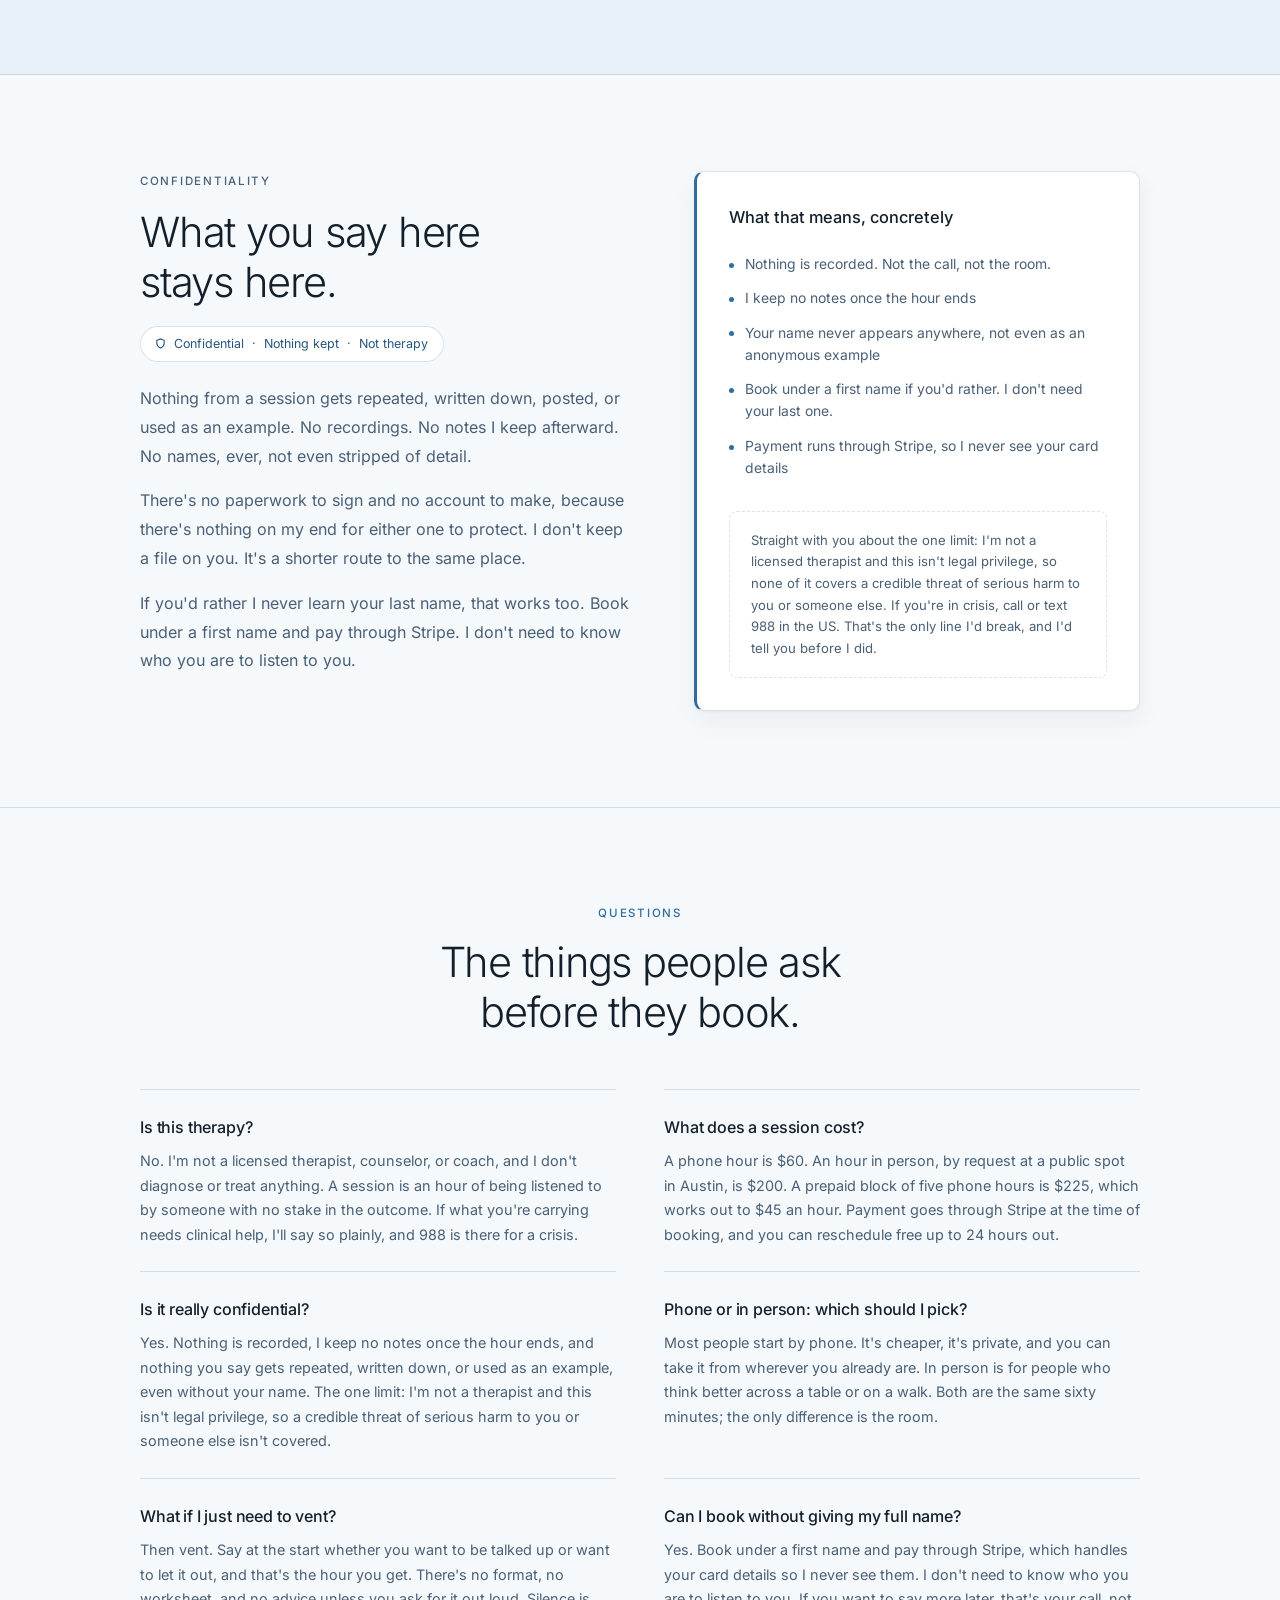
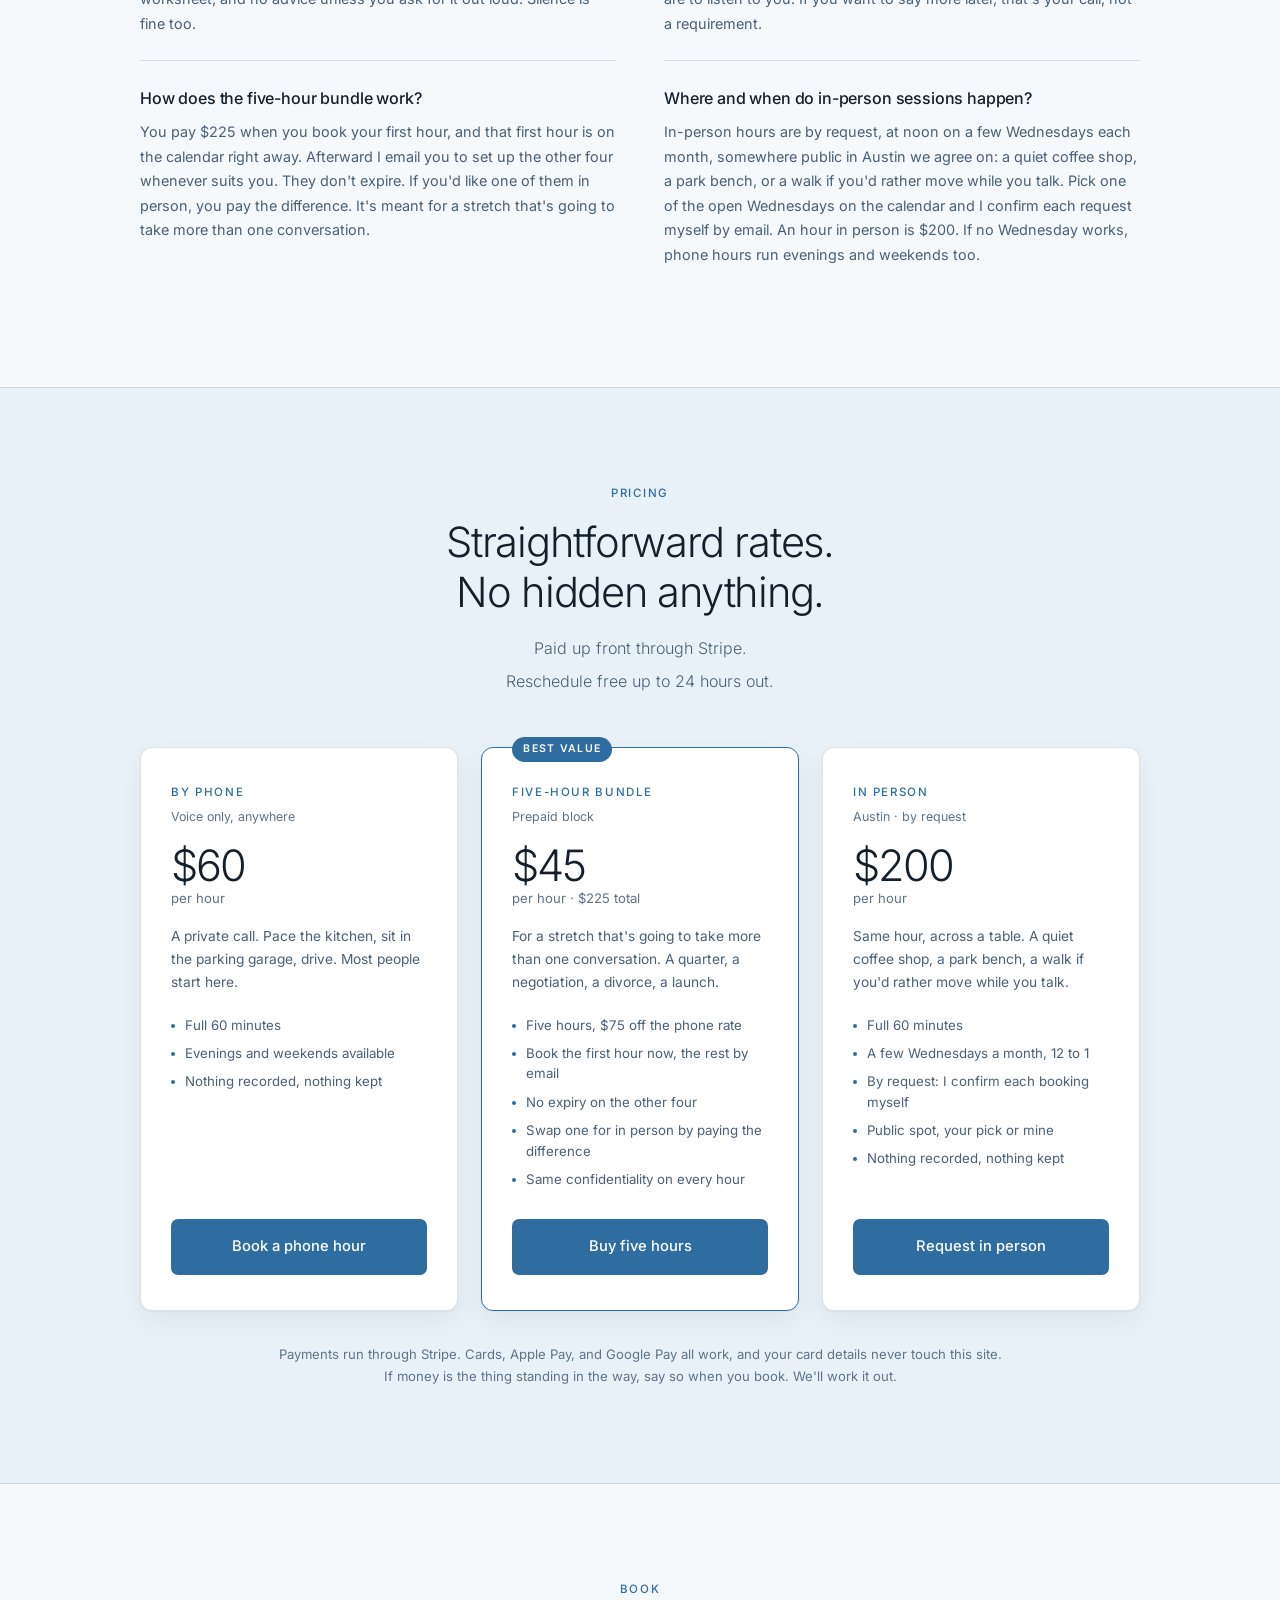
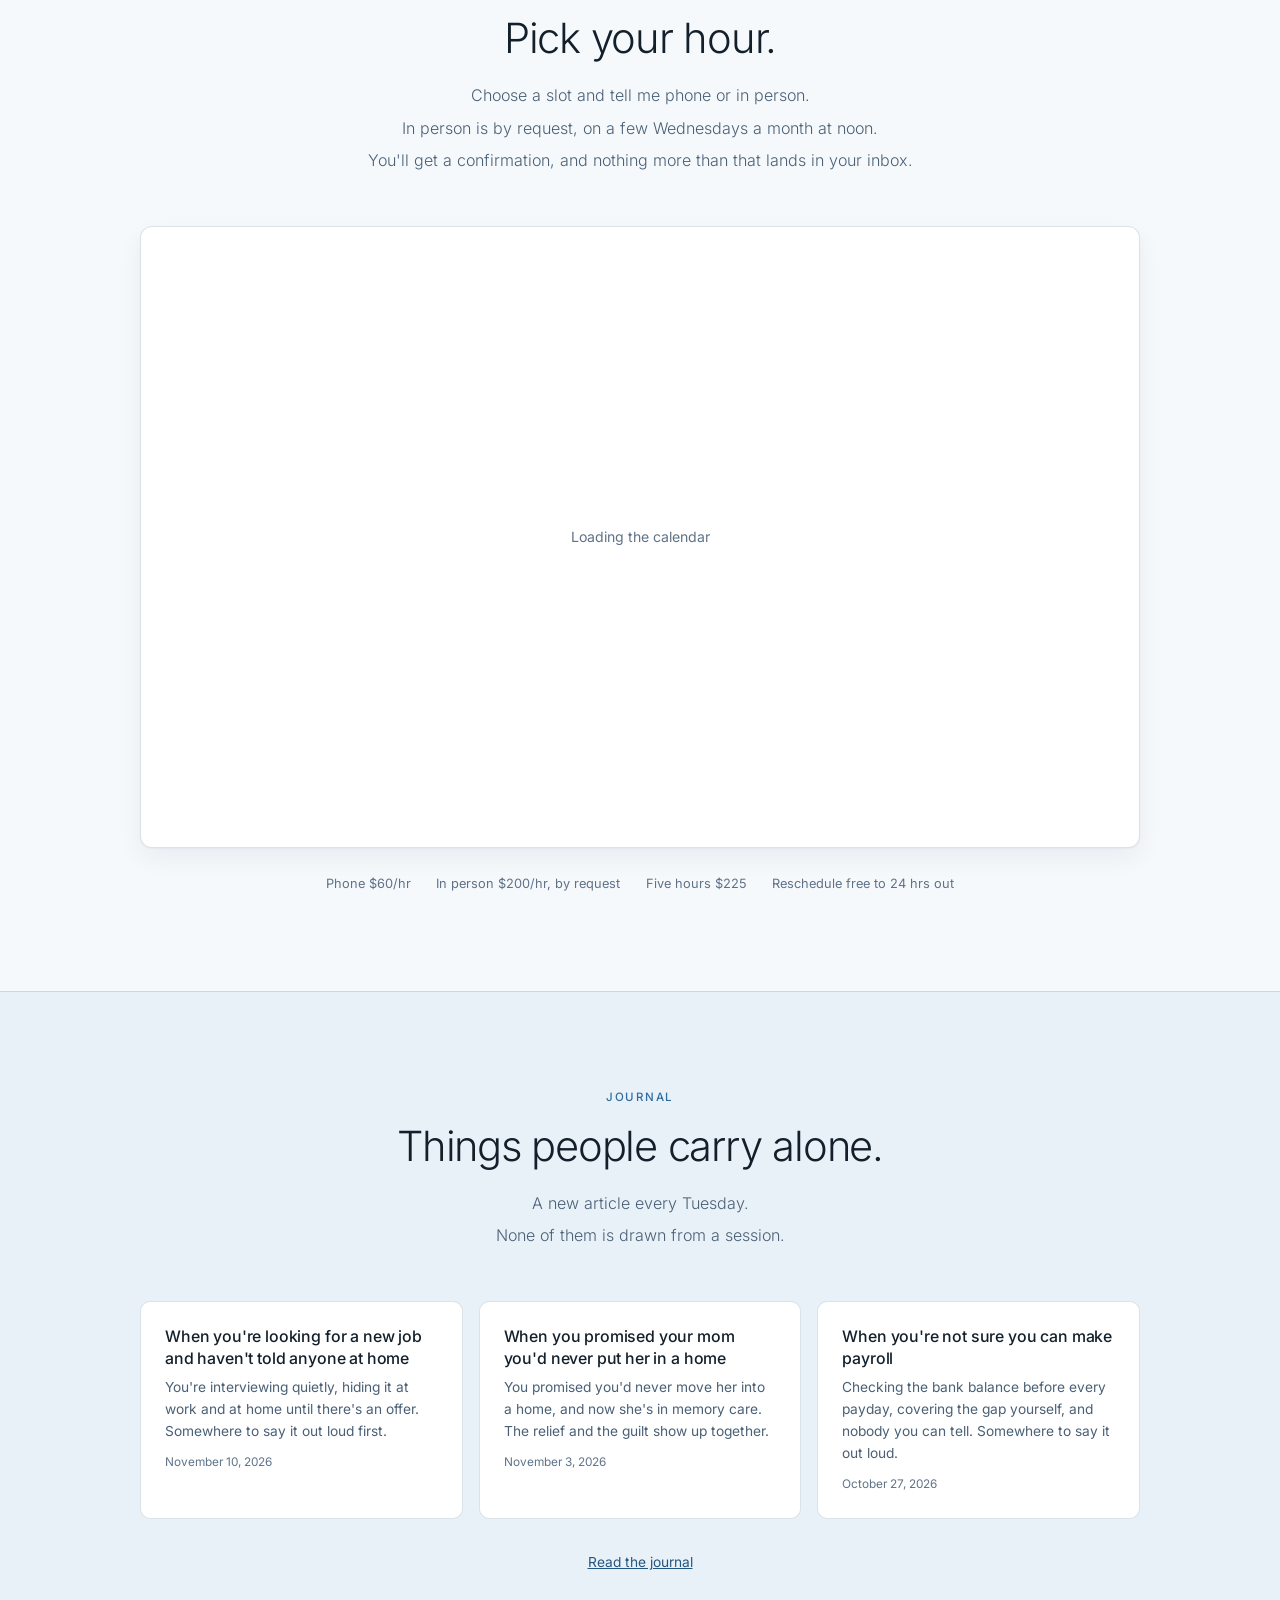
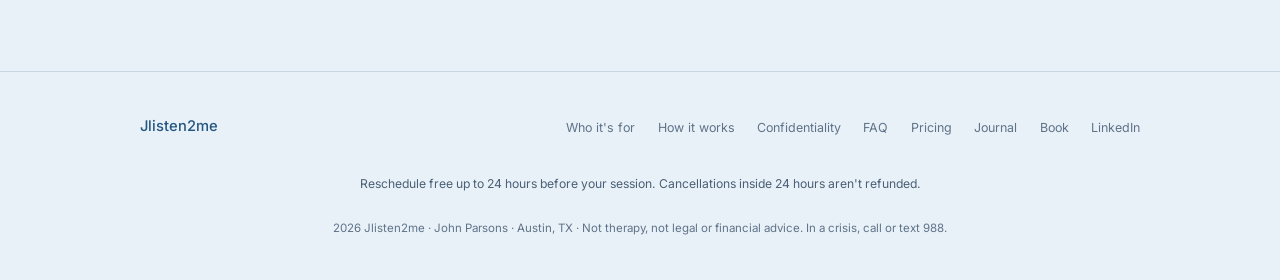
==== commit 305a99a5: "Add John's portrait to the About section Cropped and resized to 720px (JPEG + WebP, metadata strippe" ====
--- a/index.html
+++ b/index.html
@@ -205,6 +205,8 @@
     .about-grid { display: grid; grid-template-columns: 1fr 1.6fr; gap: 3rem; align-items: start; }
     .about-text p { color: var(--text-2); line-height: 1.8; margin-bottom: 1rem; }
     .about-text .about-def { color: var(--text); font-size: 1.08rem; font-weight: 300; }
+    .about-photo { display: block; width: 100%; max-width: 280px; aspect-ratio: 1; margin-top: 1.8rem; border-radius: var(--radius); border: 1px solid var(--border); overflow: hidden; background: var(--surface); }
+    .about-photo img { display: block; width: 100%; height: 100%; object-fit: cover; }
 
     /* ---- Who it's for ---- */
     #who { background: var(--bg); }
@@ -319,6 +321,7 @@
       .who-grid { grid-template-columns: repeat(2, 1fr); }
       .home-j { grid-template-columns: 1fr; }
       .about-grid { grid-template-columns: 1fr; gap: 1.2rem; }
+      .about-photo { max-width: 200px; margin-top: 1.4rem; }
       .faq-grid { grid-template-columns: 1fr; }
       .pricing-grid { grid-template-columns: 1fr; max-width: 420px; margin: 0 auto; }
       .trust-grid { grid-template-columns: 1fr; gap: 2.5rem; }
@@ -397,6 +400,10 @@
       <div>
         <p class="section-label">Who's listening</p>
         <h2>One person.<br>No agenda.</h2>
+        <picture class="about-photo">
+          <source srcset="john-parsons.webp" type="image/webp" />
+          <img src="john-parsons.jpg" alt="John Parsons, smiling, in a light blue collared shirt and wire-rimmed glasses" width="720" height="720" loading="lazy" decoding="async" />
+        </picture>
       </div>
       <div class="about-text">
         <p class="about-def"><span class="line">Jlisten2me is a confidential one-hour listening service in Austin, Texas, by phone or in person, from $45 to $200 an hour.</span><span class="line">Not therapy, not coaching.</span><span class="line">An hour where someone hears the whole thing and keeps none of it.</span></p>
@@ -714,6 +721,7 @@
       "name": "John Parsons",
       "url": "https://jlisten2me.com/#about",
       "jobTitle": "Founder",
+      "image": "https://jlisten2me.com/john-parsons.jpg",
       "sameAs": ["https://www.linkedin.com/in/parsonsjo"]
     },
     {
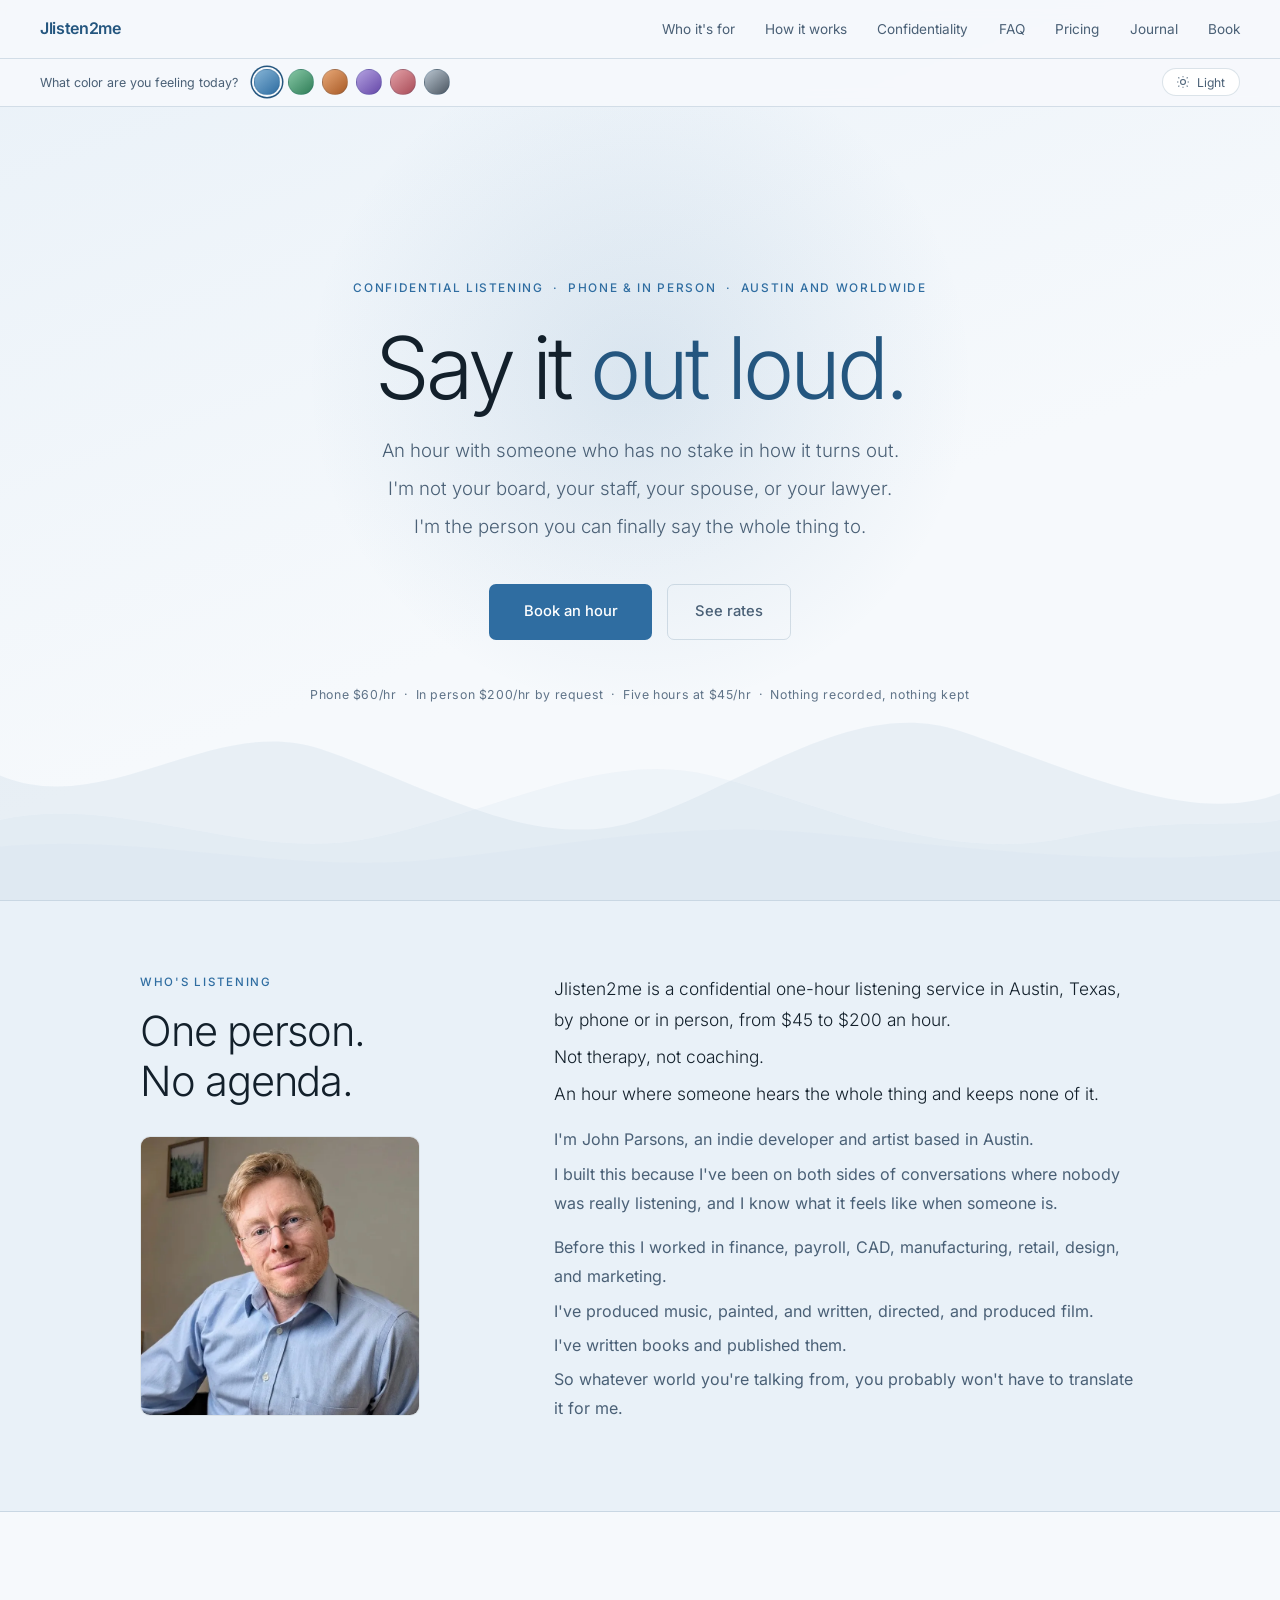
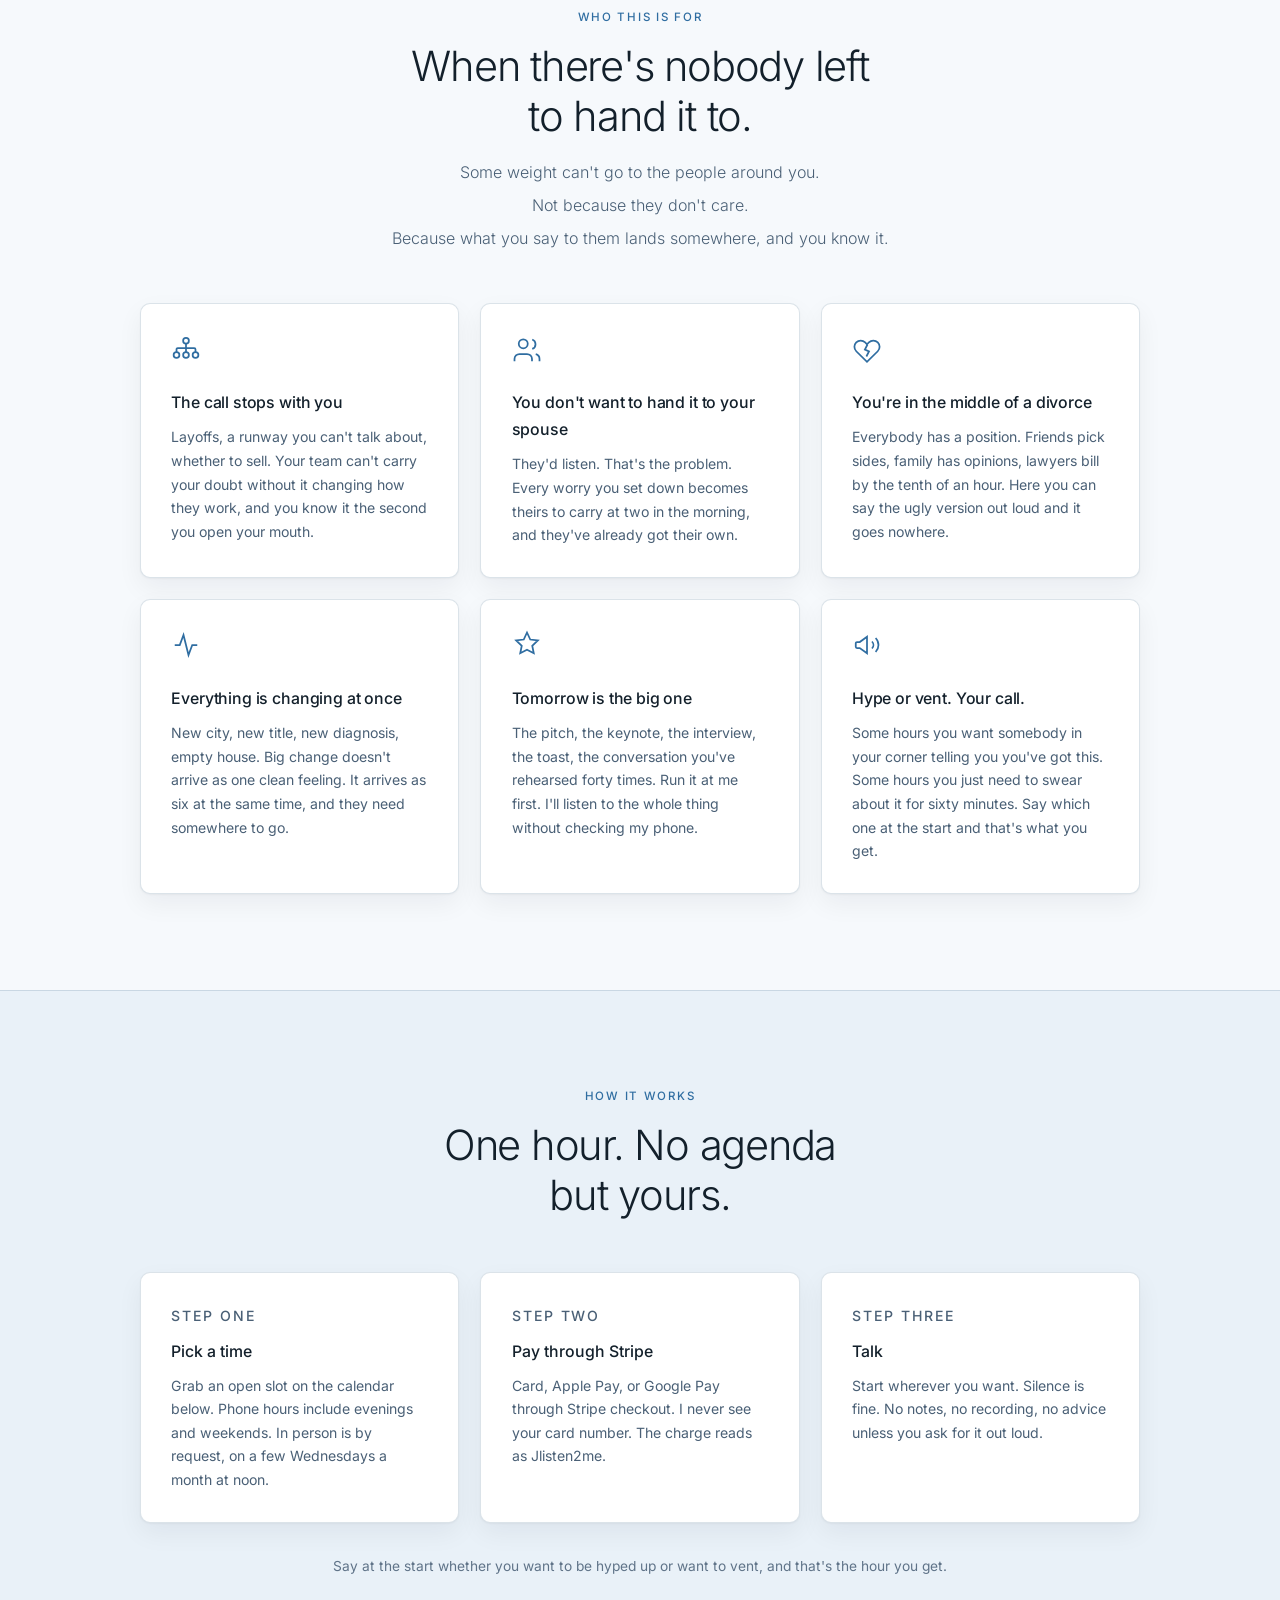
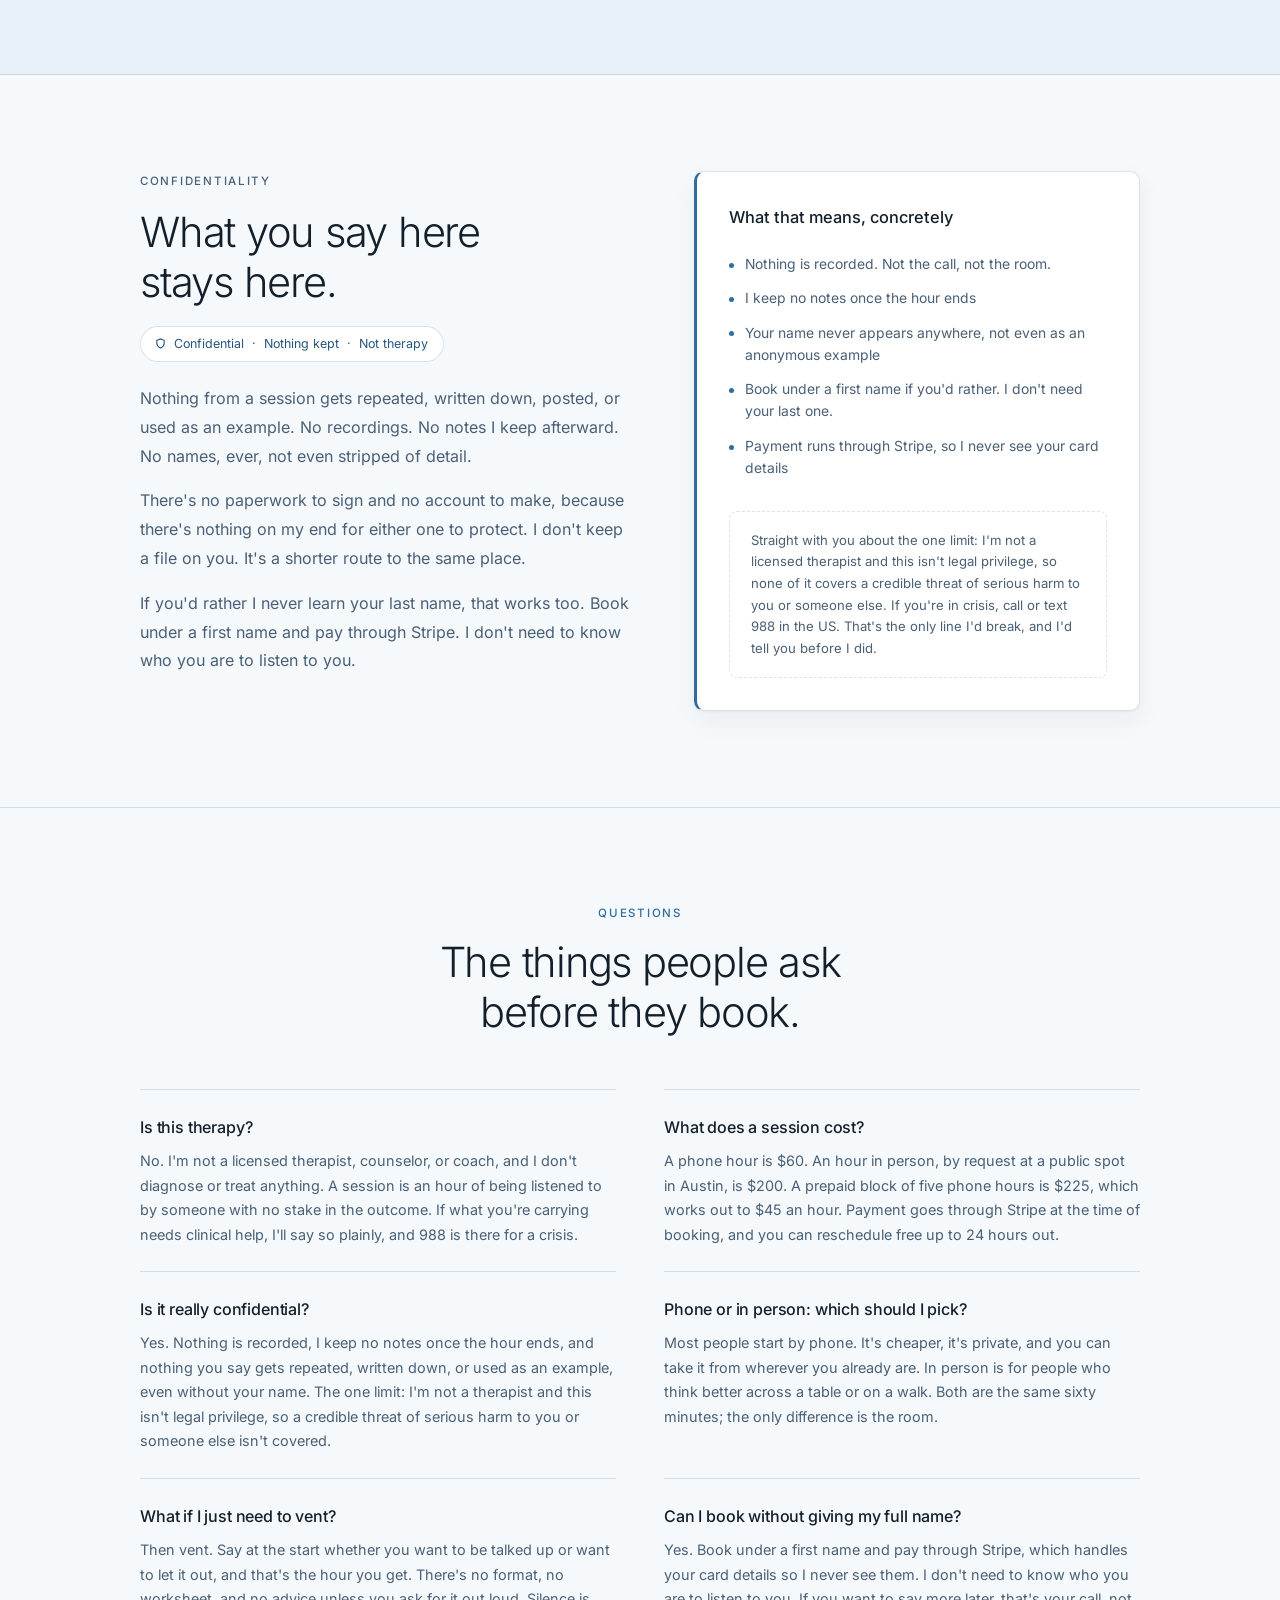
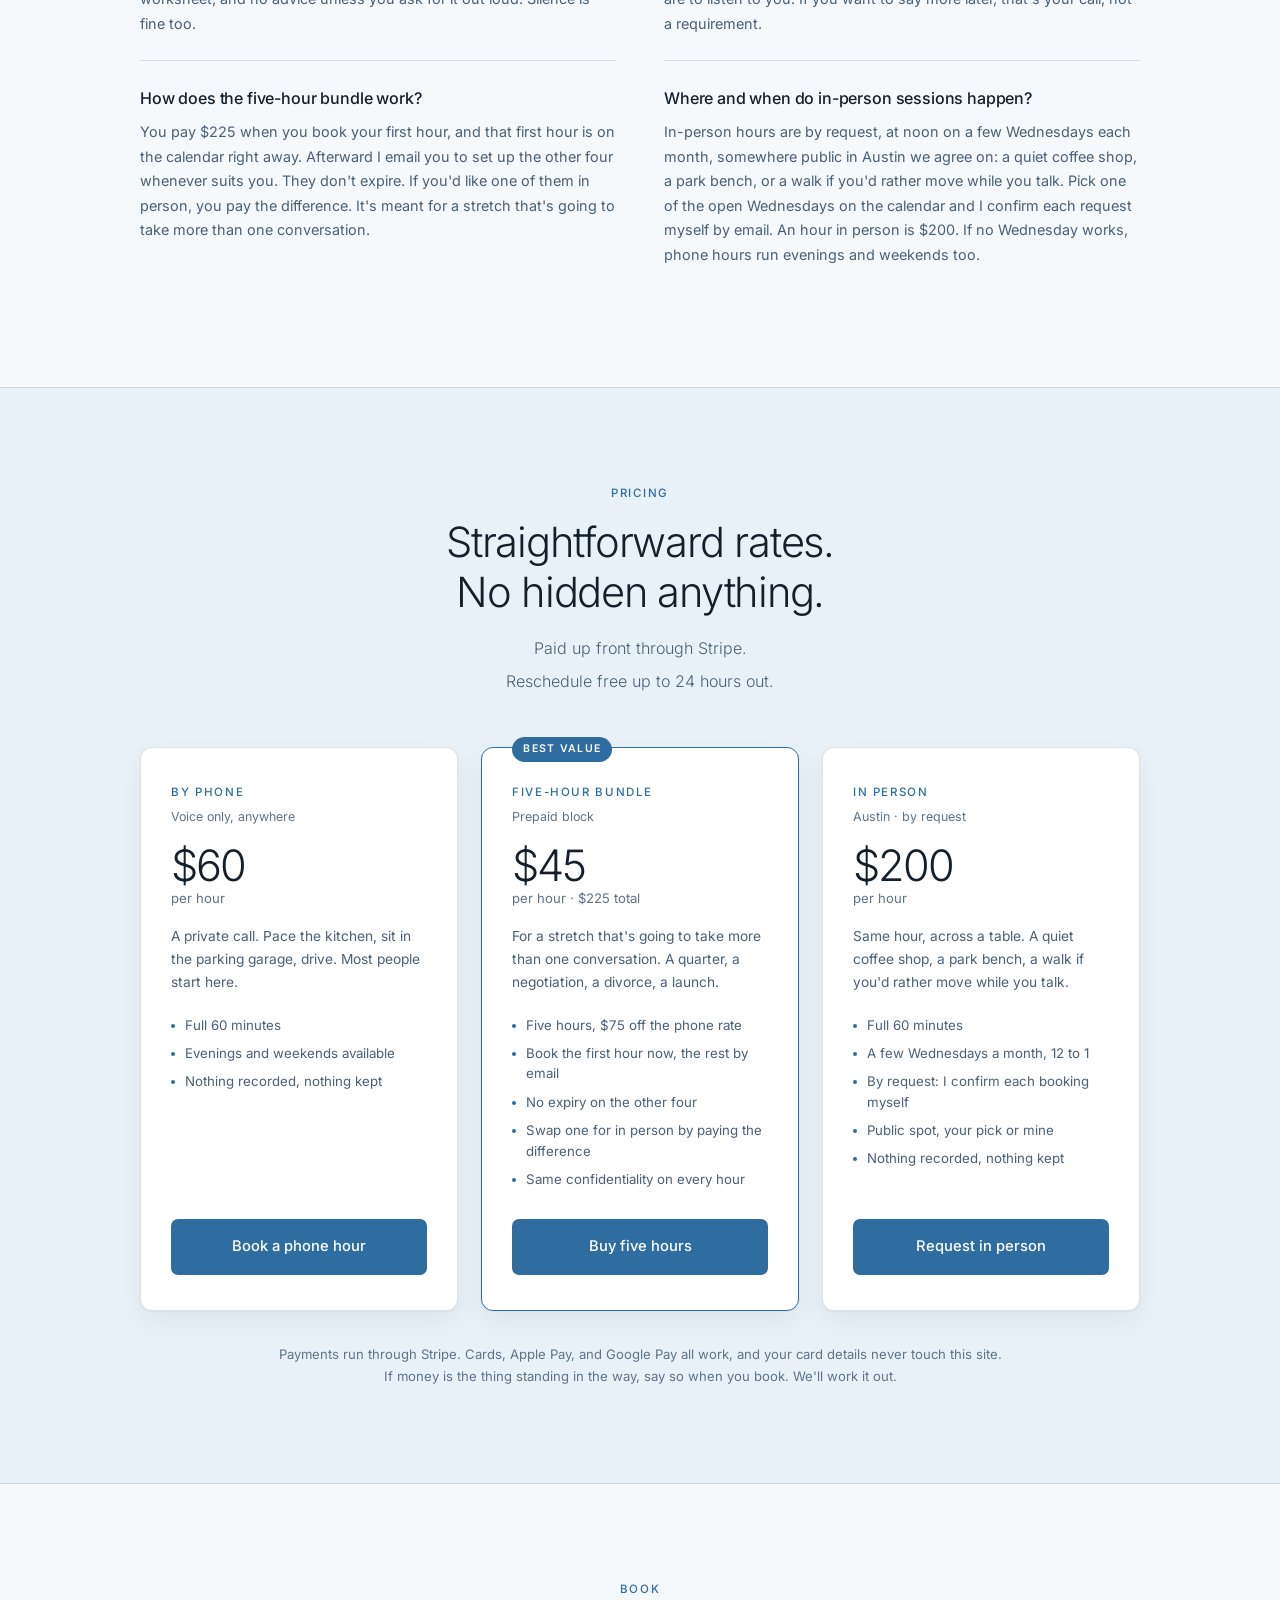
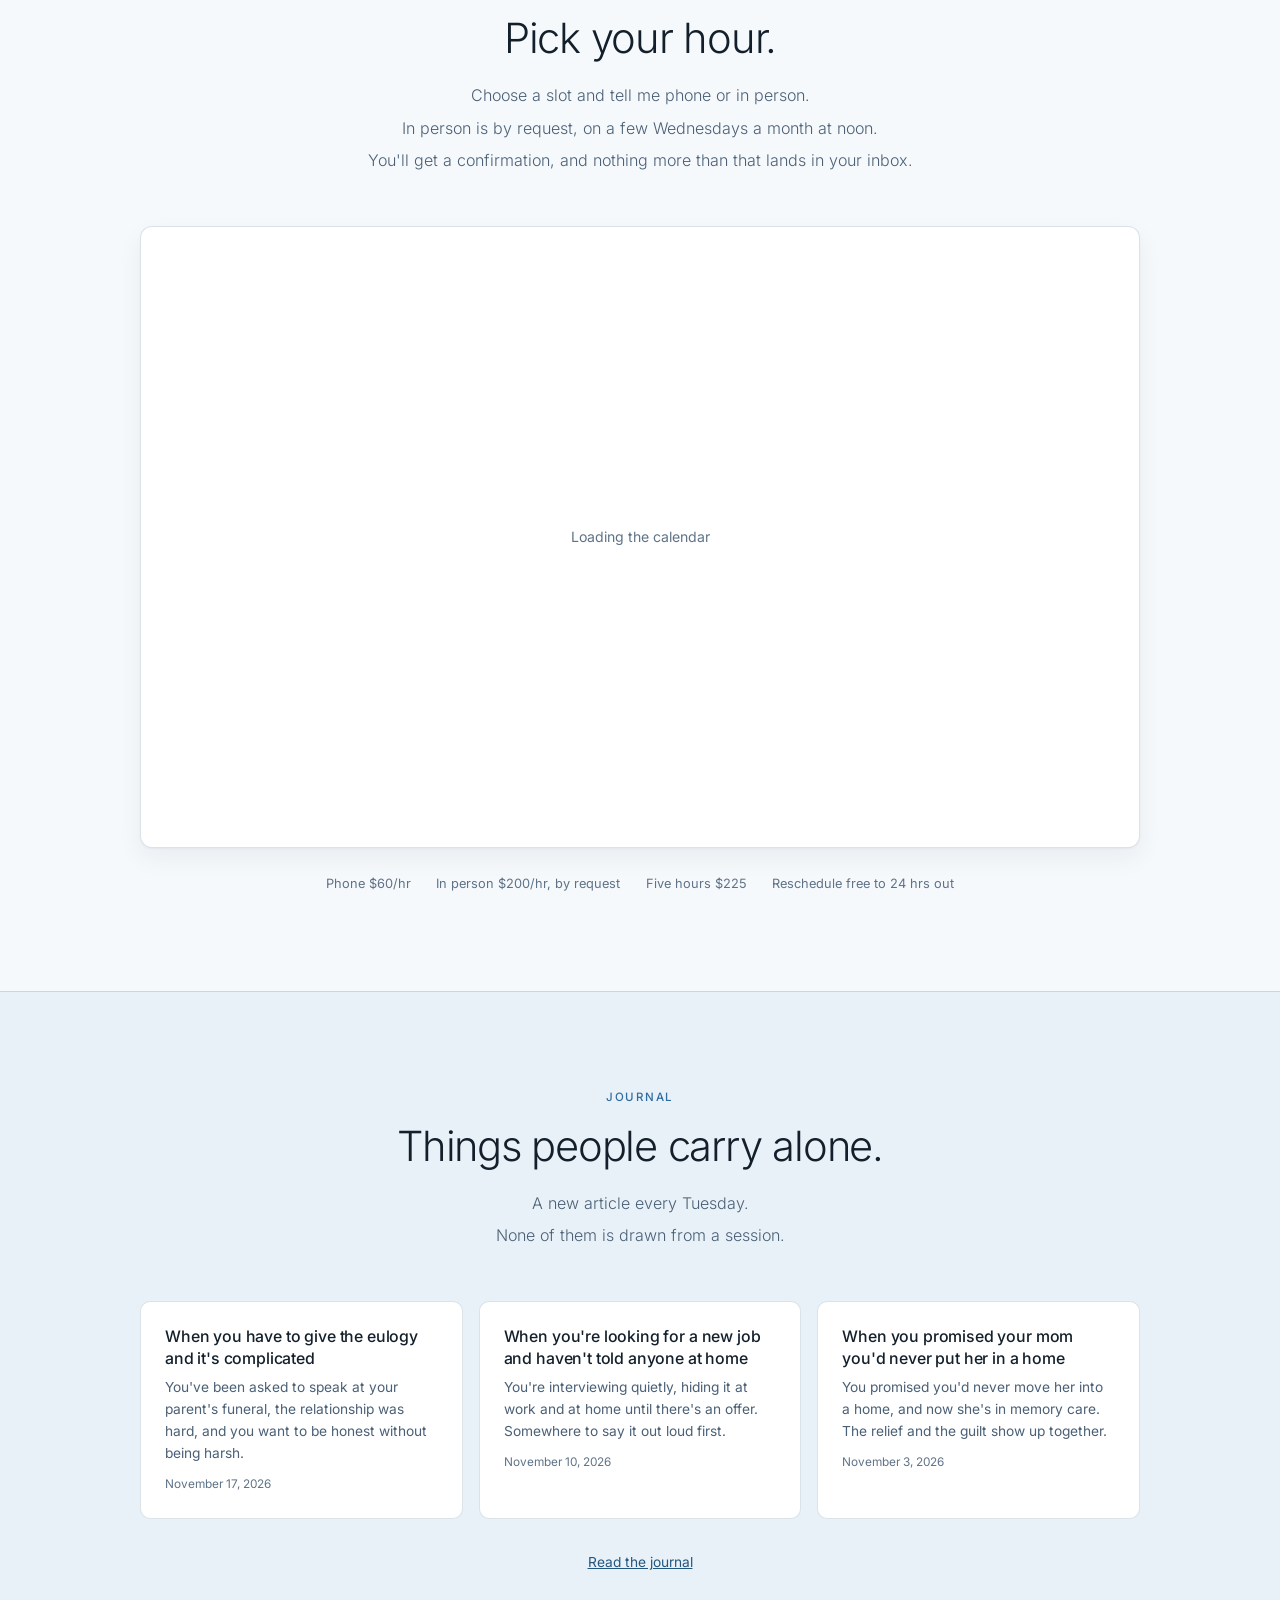
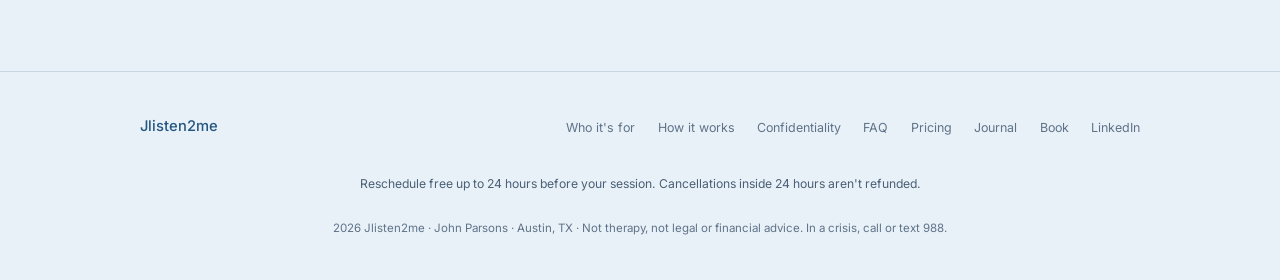
==== commit 1668e987: "Publish journal for 2026-11-17" ====
--- a/index.html
+++ b/index.html
@@ -401,8 +401,7 @@
         <p class="section-label">Who's listening</p>
         <h2>One person.<br>No agenda.</h2>
         <picture class="about-photo">
-          <source srcset="john-parsons.webp" type="image/webp" />
-          <img src="john-parsons.jpg" alt="John Parsons, smiling, in a light blue collared shirt and wire-rimmed glasses" width="720" height="720" loading="lazy" decoding="async" />
+          <img src="john-parsons.webp" alt="John Parsons, smiling, in a light blue collared shirt and wire-rimmed glasses" width="720" height="720" loading="lazy" decoding="async" />
         </picture>
       </div>
       <div class="about-text">
@@ -657,9 +656,9 @@
       <p class="lede"><span class="line">A new article every Tuesday.</span><span class="line">None of them is drawn from a session.</span></p>
     </div>
     <ul class="j-list home-j fade-up">
+      <li class="j-item"><a href="/journal/complicated-eulogy/"><h3>When you have to give the eulogy and it&#x27;s complicated</h3><p>You&#x27;ve been asked to speak at your parent&#x27;s funeral, the relationship was hard, and you want to be honest without being harsh.</p><time datetime="2026-11-17">November 17, 2026</time></a></li>
       <li class="j-item"><a href="/journal/secret-job-search/"><h3>When you&#x27;re looking for a new job and haven&#x27;t told anyone at home</h3><p>You&#x27;re interviewing quietly, hiding it at work and at home until there&#x27;s an offer. Somewhere to say it out loud first.</p><time datetime="2026-11-10">November 10, 2026</time></a></li>
       <li class="j-item"><a href="/journal/promised-never-a-home/"><h3>When you promised your mom you&#x27;d never put her in a home</h3><p>You promised you&#x27;d never move her into a home, and now she&#x27;s in memory care. The relief and the guilt show up together.</p><time datetime="2026-11-03">November 3, 2026</time></a></li>
-      <li class="j-item"><a href="/journal/not-sure-you-can-make-payroll/"><h3>When you&#x27;re not sure you can make payroll</h3><p>Checking the bank balance before every payday, covering the gap yourself, and nobody you can tell. Somewhere to say it out loud.</p><time datetime="2026-10-27">October 27, 2026</time></a></li>
     </ul>
     <p class="how-note fade-up"><a href="/journal/">Read the journal</a></p>
   </div>
@@ -721,7 +720,7 @@
       "name": "John Parsons",
       "url": "https://jlisten2me.com/#about",
       "jobTitle": "Founder",
-      "image": "https://jlisten2me.com/john-parsons.jpg",
+      "image": "https://jlisten2me.com/john-parsons.webp",
       "sameAs": ["https://www.linkedin.com/in/parsonsjo"]
     },
     {
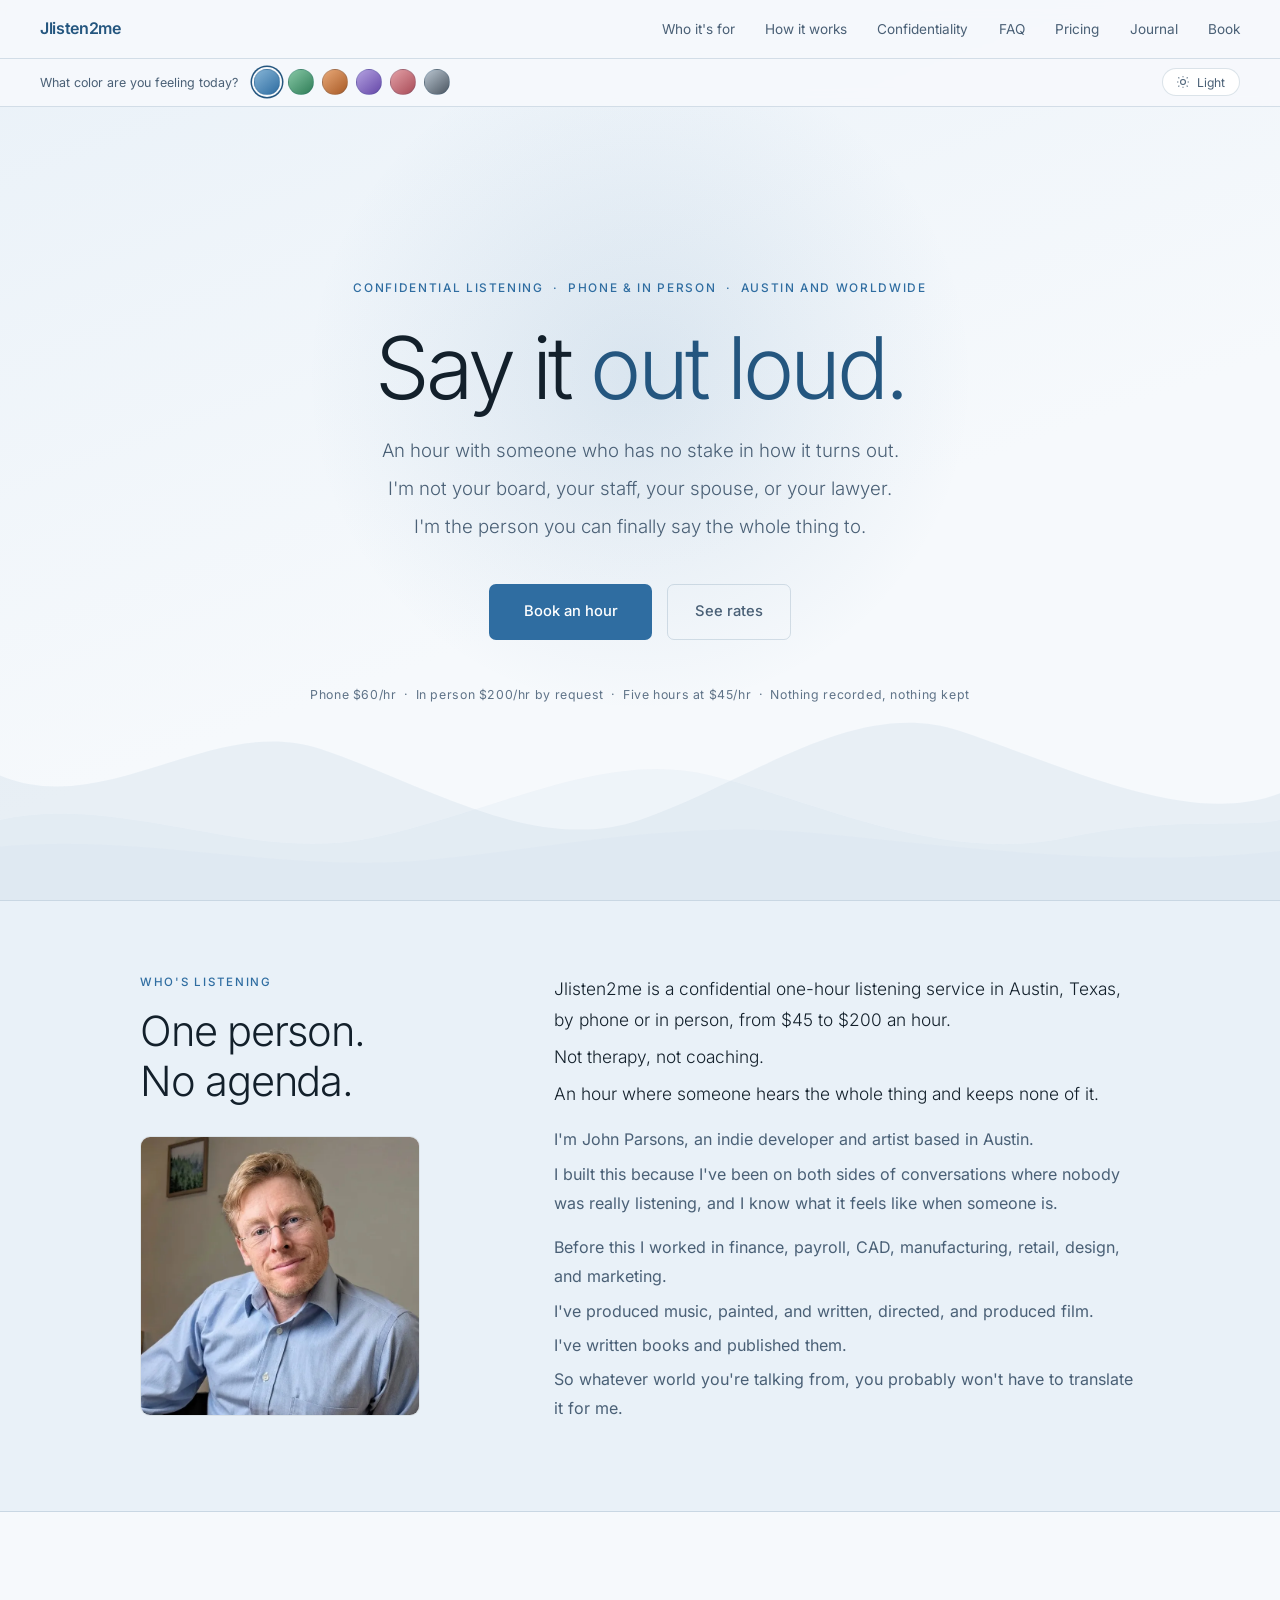
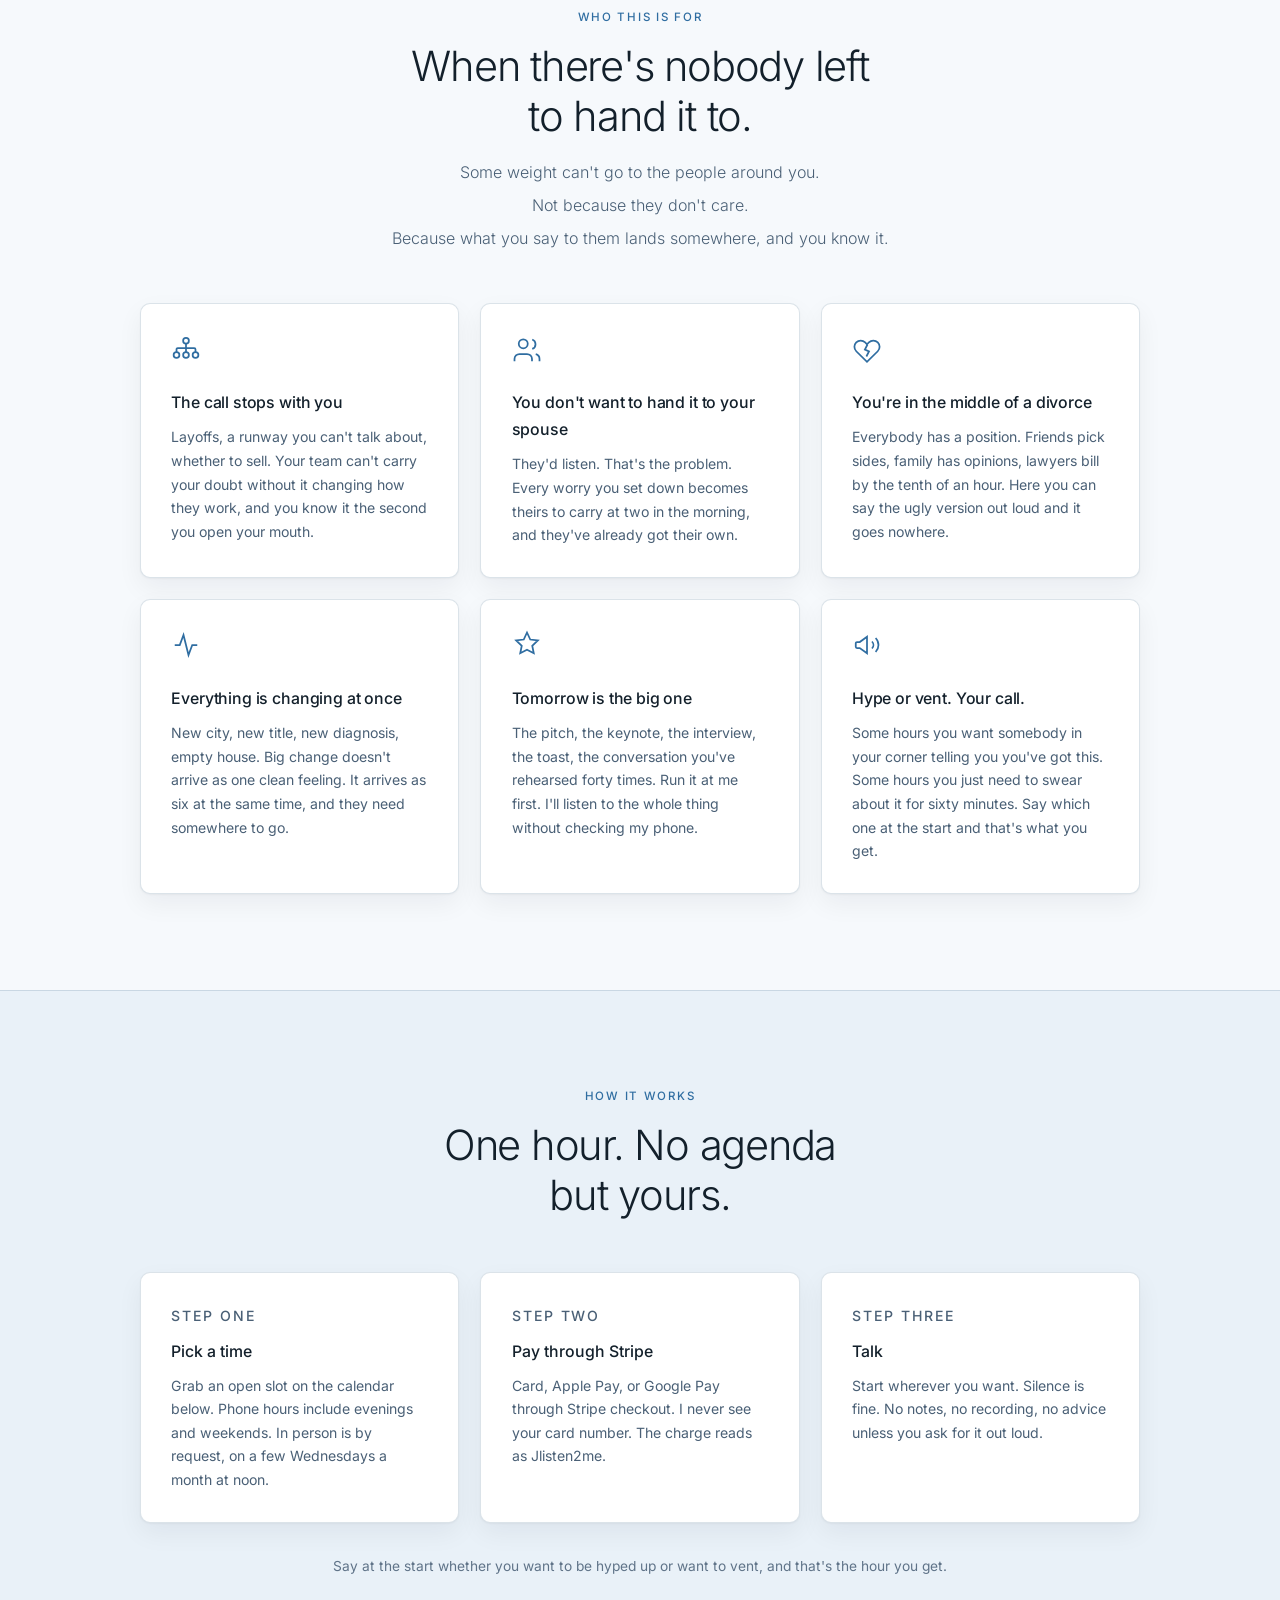
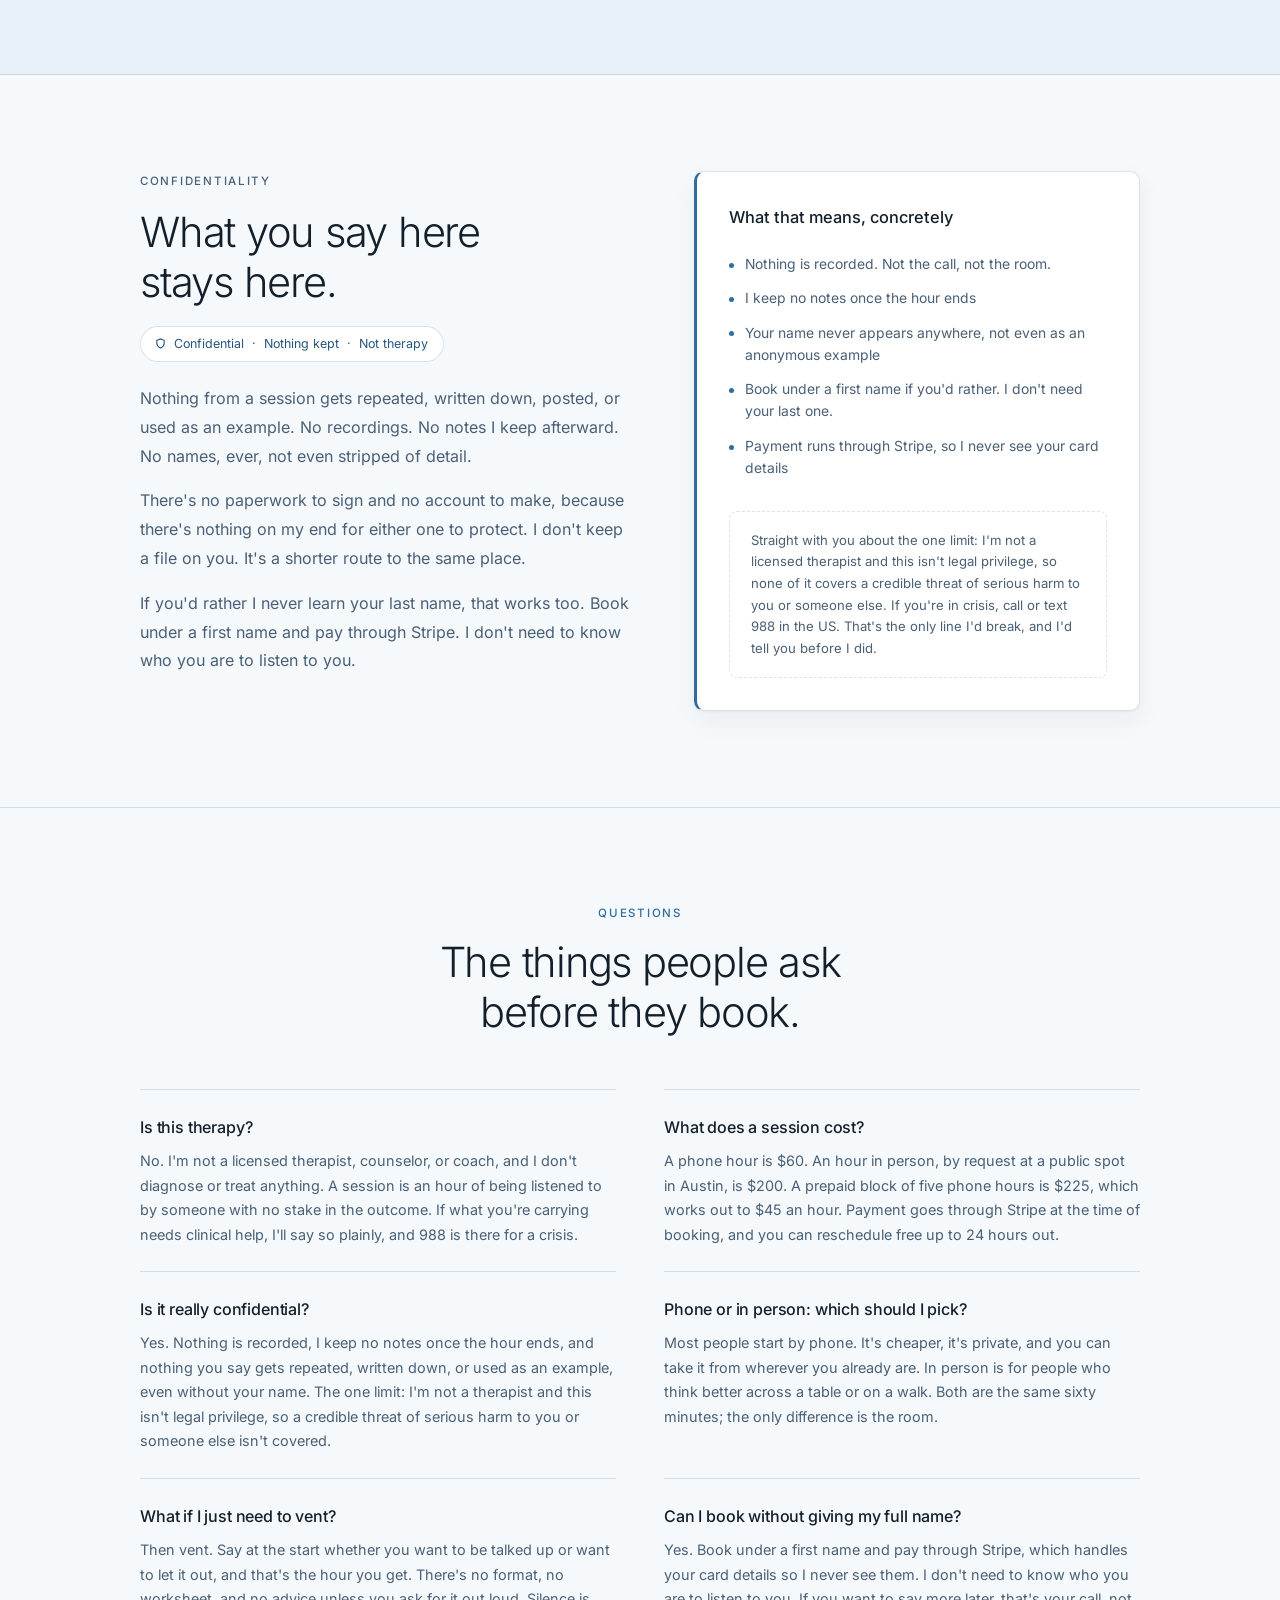
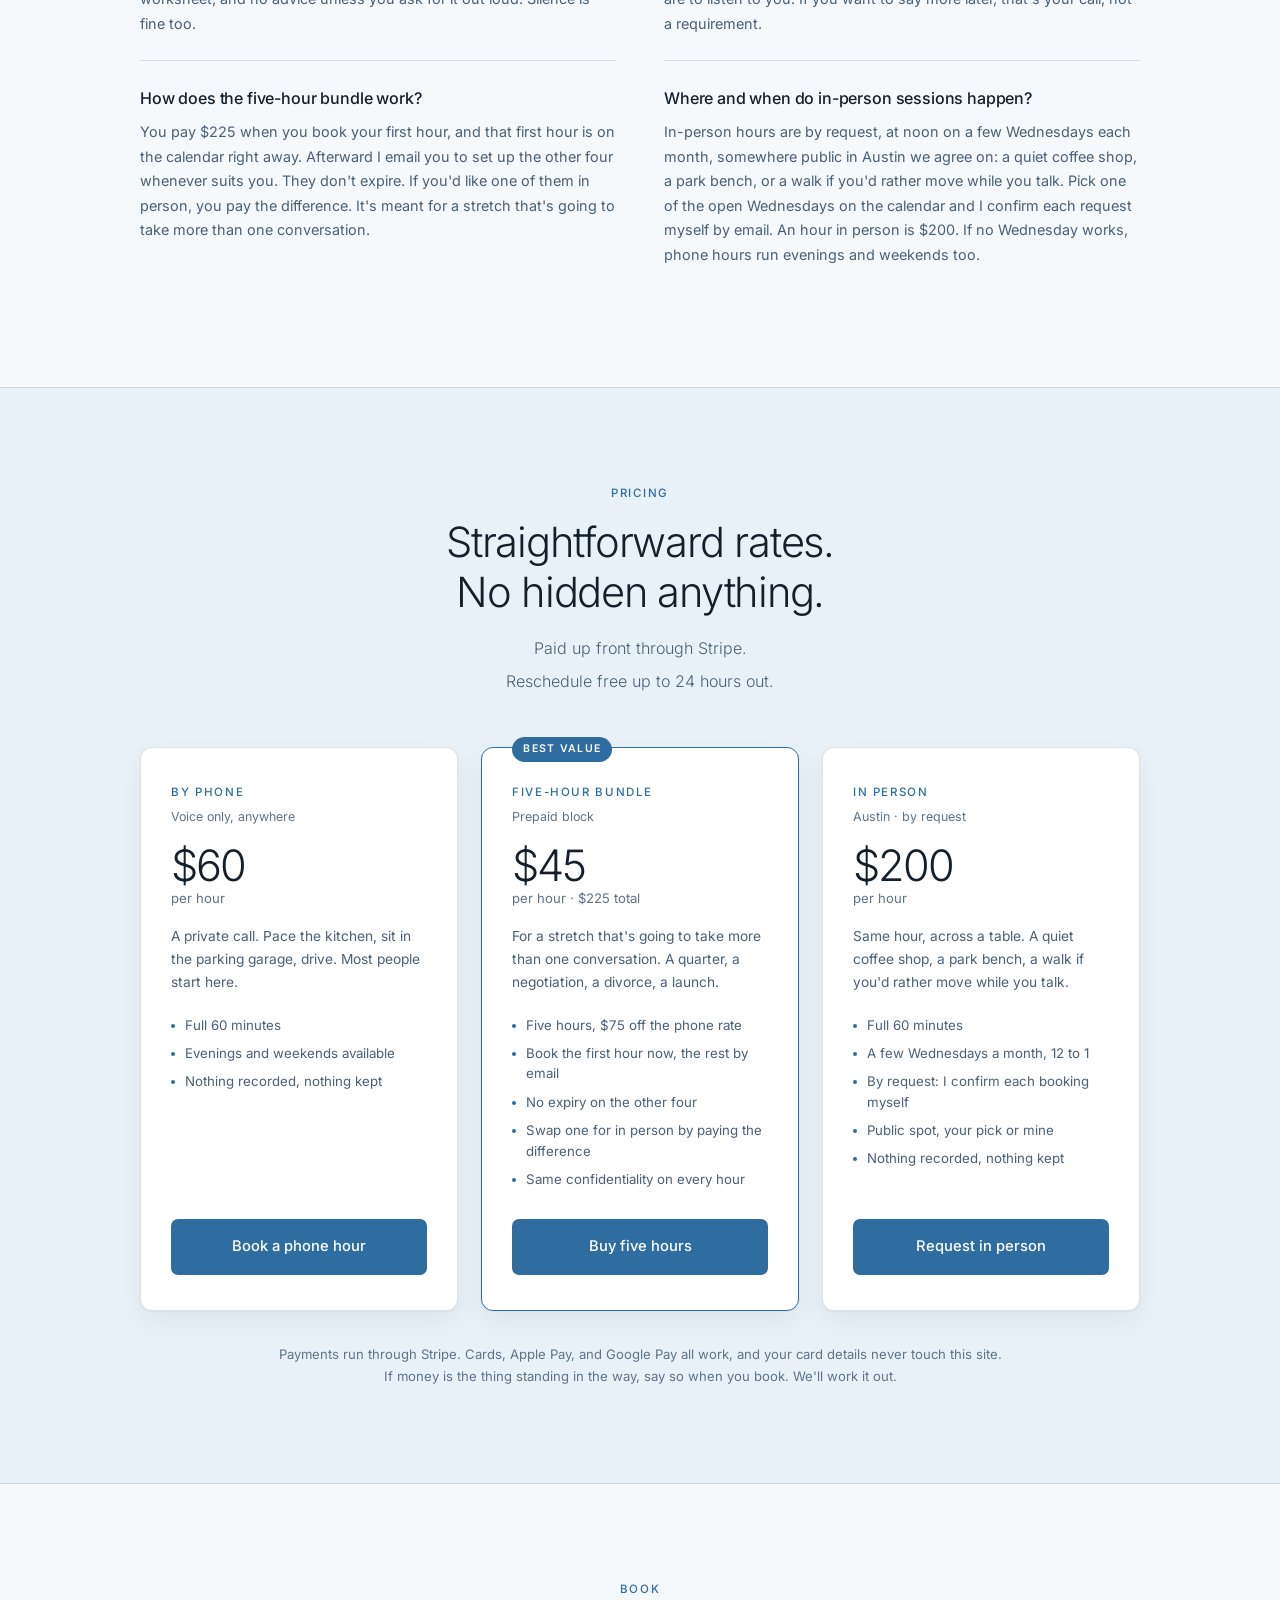
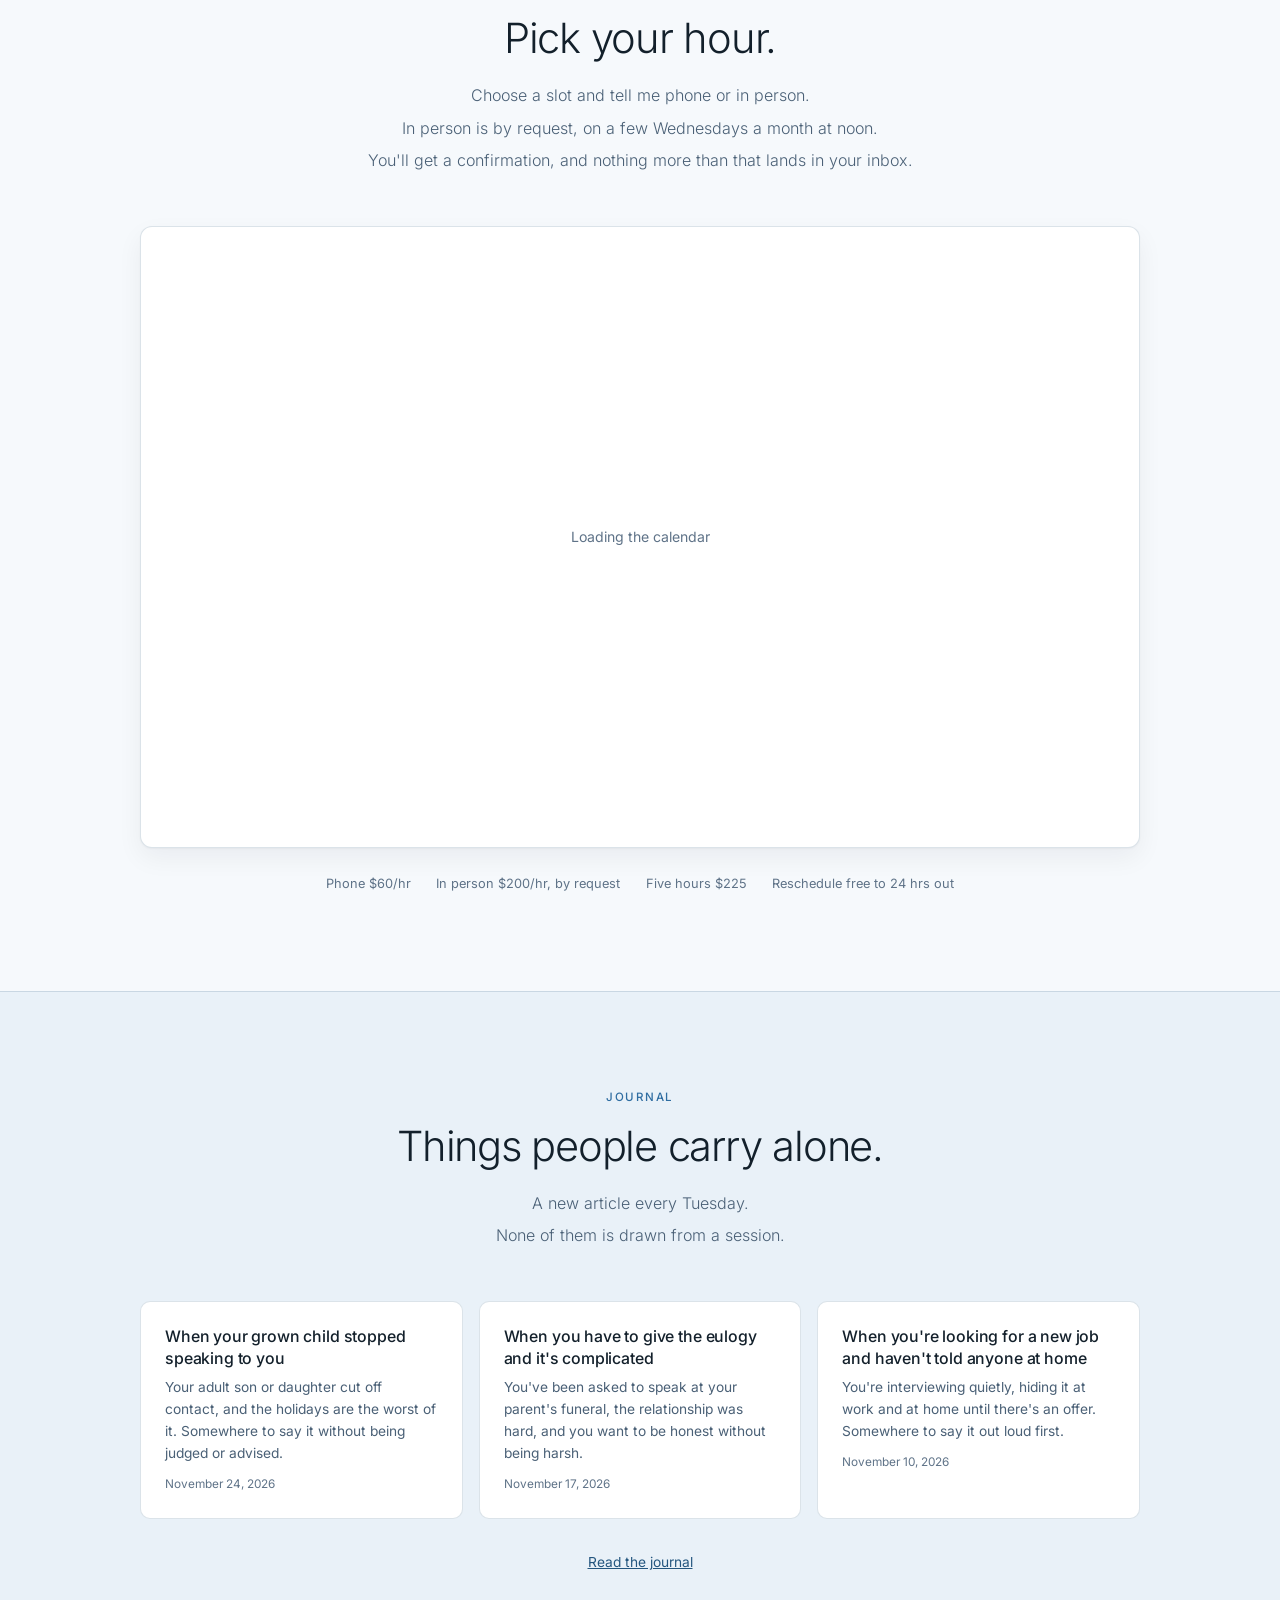
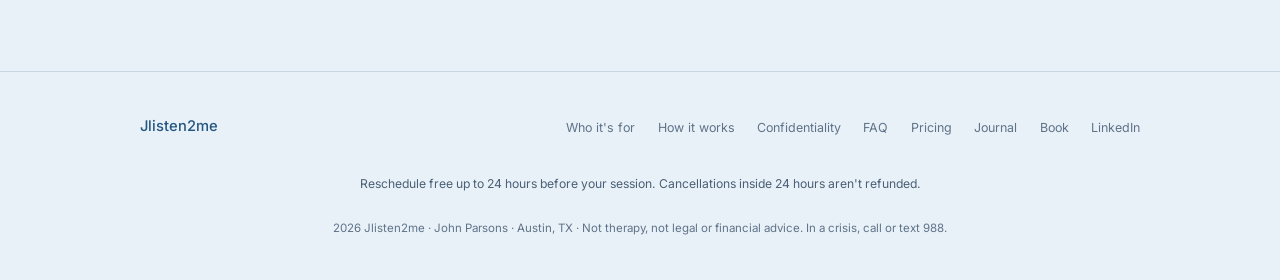
==== commit e609530d: "Publish journal for 2026-11-24" ====
--- a/index.html
+++ b/index.html
@@ -656,9 +656,9 @@
       <p class="lede"><span class="line">A new article every Tuesday.</span><span class="line">None of them is drawn from a session.</span></p>
     </div>
     <ul class="j-list home-j fade-up">
+      <li class="j-item"><a href="/journal/grown-child-stopped-speaking/"><h3>When your grown child stopped speaking to you</h3><p>Your adult son or daughter cut off contact, and the holidays are the worst of it. Somewhere to say it without being judged or advised.</p><time datetime="2026-11-24">November 24, 2026</time></a></li>
       <li class="j-item"><a href="/journal/complicated-eulogy/"><h3>When you have to give the eulogy and it&#x27;s complicated</h3><p>You&#x27;ve been asked to speak at your parent&#x27;s funeral, the relationship was hard, and you want to be honest without being harsh.</p><time datetime="2026-11-17">November 17, 2026</time></a></li>
       <li class="j-item"><a href="/journal/secret-job-search/"><h3>When you&#x27;re looking for a new job and haven&#x27;t told anyone at home</h3><p>You&#x27;re interviewing quietly, hiding it at work and at home until there&#x27;s an offer. Somewhere to say it out loud first.</p><time datetime="2026-11-10">November 10, 2026</time></a></li>
-      <li class="j-item"><a href="/journal/promised-never-a-home/"><h3>When you promised your mom you&#x27;d never put her in a home</h3><p>You promised you&#x27;d never move her into a home, and now she&#x27;s in memory care. The relief and the guilt show up together.</p><time datetime="2026-11-03">November 3, 2026</time></a></li>
     </ul>
     <p class="how-note fade-up"><a href="/journal/">Read the journal</a></p>
   </div>
